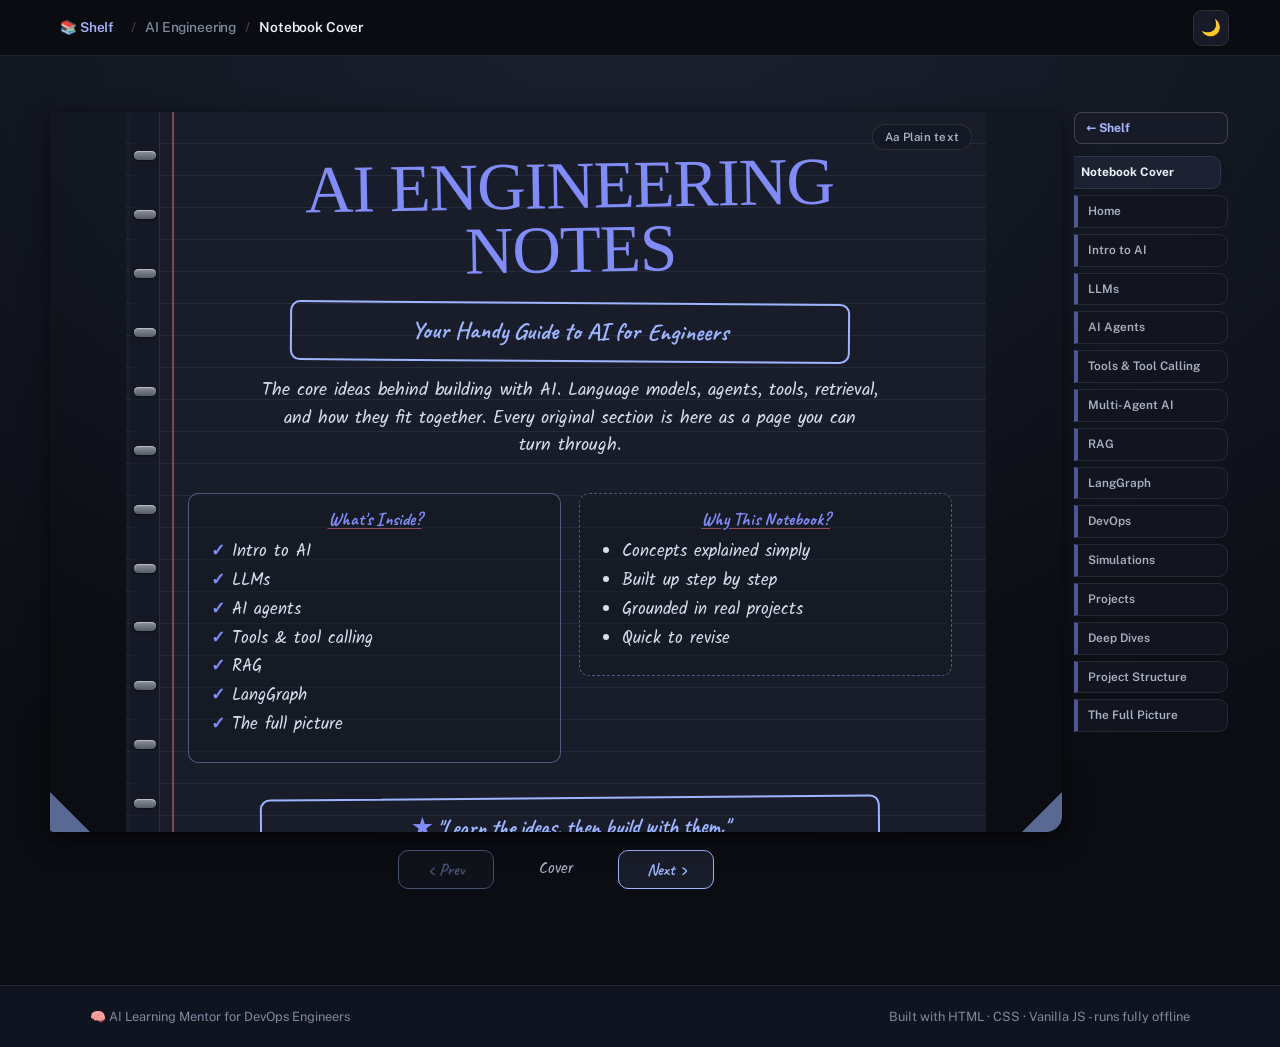
==== ai.html @ ef4c9f6e "feat(site): split into a multi-page site (shelf + one page per topic) with persisted theme ADDENDUM " ====
<!DOCTYPE html>
<html lang="en" data-theme="dark">
<head>
  <meta charset="UTF-8" />
  <meta name="viewport" content="width=device-width, initial-scale=1.0" />
  <title>AI Engineering · The DevOps Playbook</title>
  <script>(function(){try{var t=localStorage.getItem("theme");if(t!=="light"&&t!=="dark")t="dark";document.documentElement.setAttribute("data-theme",t);if(localStorage.getItem("nbPlain")==="1")document.documentElement.classList.add("nb-plain");}catch(e){}})();</script>
  <link rel="preconnect" href="https://fonts.googleapis.com" />
  <link rel="preconnect" href="https://fonts.gstatic.com" crossorigin />
  <link href="https://fonts.googleapis.com/css2?family=Sora:wght@600;700;800&family=Public+Sans:wght@400;500;600;700&family=JetBrains+Mono:wght@400;500;600&family=Permanent+Marker&family=Caveat:wght@600;700&family=Kalam:wght@300;400;700&display=swap" rel="stylesheet" />
  <link rel="stylesheet" href="styles.css?v=25" />
</head>
<body>
<main class="main" id="mainContent">
    <div class="topbar" id="topbar">
      <nav class="topbar-crumb" aria-label="Breadcrumb">
        <a class="tb-home" href="index.html" aria-label="Back to the shelf">📚 Shelf</a>
        <span class="tb-sep">/</span>
        <span class="tb-group" id="tbGroup">AI Engineering</span>
        <span class="tb-sep">/</span>
        <span class="tb-section" id="tbSection">Cover</span>
      </nav>
      <button class="theme-toggle" id="themeToggle" title="Toggle dark/light mode" aria-label="Toggle dark/light mode">
        <span id="themeIcon">🌙</span>
      </button>
    </div>

<section id="nb-ai-cover" data-topic="AI Engineering" class="section nb-section nb-book-section nb-book--ai" aria-roledescription="notebook" aria-label="AI ENGINEERING NOTES notebook">
   <div class="nb-book" data-open="false">
    <div class="nb-stage" tabindex="-1">

     <article data-label="Notebook Cover" class="nb-leaf nb-leaf-cover" role="group" aria-roledescription="page" aria-label="AI ENGINEERING NOTES cover">
    <div class="nb-sheet nb-cover">
      <div class="nb-rings" aria-hidden="true"><i></i><i></i><i></i><i></i><i></i><i></i><i></i><i></i><i></i><i></i><i></i><i></i><i></i></div>
      <button class="nb-plain-toggle" type="button" onclick="toggleNbPlain()" aria-pressed="false">Aa Plain text</button>
      <div class="nb-cover-title">AI ENGINEERING<small>NOTES</small></div>
      <div class="nb-cover-band">Your Handy Guide to AI for Engineers</div>
      <p class="nb-cover-desc">The core ideas behind building with AI. Language models, agents, tools, retrieval, and how they fit together. Every original section is here as a page you can turn through.</p>
      <div class="nb-cols" style="margin-top:20px">
        <div class="nb-box">
          <span class="nb-box-title">What's Inside?</span>
          <ul class="nb-list check"><li>Intro to AI</li><li>LLMs</li><li>AI agents</li><li>Tools &amp; tool calling</li><li>RAG</li><li>LangGraph</li><li>The full picture</li></ul>
        </div>
        <div class="nb-box dash">
          <span class="nb-box-title">Why This Notebook?</span>
          <ul class="nb-list"><li>Concepts explained simply</li><li>Built up step by step</li><li>Grounded in real projects</li><li>Quick to revise</li></ul>
        </div>
      </div>
      <div class="nb-cover-quote"><span class="star">&#9733;</span> "Learn the ideas, then build with them."</div>
    </div>
     </article>

       <article data-label="Home" class="nb-leaf" id="home" role="group" aria-roledescription="page" aria-label="AI ENGINEERING NOTES page 1">
    <div class="nb-sheet nb-page nb-ported">
      <div class="nb-rings" aria-hidden="true"><i></i><i></i><i></i><i></i><i></i><i></i><i></i><i></i><i></i><i></i><i></i><i></i><i></i></div>
      <button class="nb-plain-toggle" type="button" onclick="toggleNbPlain()" aria-pressed="false">Aa Plain text</button>
      <div class="nb-masthead">AI ENGINEERING NOTES</div>
      <div class="nb-pagenum">- Page 1 -</div>

    <canvas id="particleCanvas" class="particle-canvas"></canvas>
    <div class="hero-inner">
      <div class="hero-badge">🚀 Interactive Learning Platform</div>
      <h1 class="hero-title">Manjesh's <span class="grad-text">DevOps Playbook</span></h1>
      <p class="hero-sub">From AI & LangGraph to Helm, ArgoCD, MCP, ADOT — and a fully configured AI-powered workstation.<br>Learn through interactive animations and track your setup progress.</p>
      <div class="hero-btns">
        <a href="#intro-ai" class="btn btn-primary">Start Learning →</a>
        <a href="#simulations" class="btn btn-outline">Try Live Demos</a>
      </div>
      <div class="hero-stats">
        <div class="stat"><span class="stat-n">9</span><span class="stat-l">Core Modules</span></div>
        <div class="stat"><span class="stat-n">6+</span><span class="stat-l">Live Simulations</span></div>
        <div class="stat"><span class="stat-n">6</span><span class="stat-l">DevOps Projects</span></div>
        <div class="stat"><span class="stat-n">8</span><span class="stat-l">Setup Guides</span></div>
      </div>
    </div>

    <!-- Learning path preview -->
    <div class="learning-path-preview">
      <h2 class="lp-heading">Your Learning Journey</h2>
      <div class="lp-cards">
        <div class="lp-card" onclick="scrollTo_('#intro-ai')"><span class="lp-num">01</span><span class="lp-icon">🤖</span><strong>AI Basics</strong><span>What is AI/ML</span></div>
        <div class="lp-arrow">→</div>
        <div class="lp-card" onclick="scrollTo_('#llms')"><span class="lp-num">02</span><span class="lp-icon">📚</span><strong>LLMs</strong><span>How models work</span></div>
        <div class="lp-arrow">→</div>
        <div class="lp-card" onclick="scrollTo_('#agents')"><span class="lp-num">03</span><span class="lp-icon">⚡</span><strong>Agents</strong><span>AI that acts</span></div>
        <div class="lp-arrow">→</div>
        <div class="lp-card lp-highlight" onclick="scrollTo_('#langgraph')"><span class="lp-num">06</span><span class="lp-icon">🕸️</span><strong>LangGraph</strong><span>Build workflows</span></div>
      </div>
    </div>
      </div>
     </article>

  <!-- ══════════════════════ MODULE 01 – INTRO TO AI ══════════════════════ -->
       <article data-label="Intro to AI" class="nb-leaf" id="intro-ai" role="group" aria-roledescription="page" aria-label="AI ENGINEERING NOTES page 2">
    <div class="nb-sheet nb-page nb-ported">
      <div class="nb-rings" aria-hidden="true"><i></i><i></i><i></i><i></i><i></i><i></i><i></i><i></i><i></i><i></i><i></i><i></i><i></i></div>
      <button class="nb-plain-toggle" type="button" onclick="toggleNbPlain()" aria-pressed="false">Aa Plain text</button>
      <div class="nb-masthead">AI ENGINEERING NOTES</div>
      <div class="nb-pagenum">- Page 2 -</div>

    <div class="sec-header">
      <div class="sec-badge">Module 01</div>
      <h2>Introduction to Artificial Intelligence</h2>
      <p class="sec-desc">Let's start from scratch — no buzzwords, just clarity</p>
    </div>

    <!-- ELI5 -->
    <div class="card eli5-card">
      <div class="card-tag-row"><span class="ctag purple">👶 ELI5</span></div>
      <p>Imagine teaching a child to recognise dogs. You show them 1,000 photos and say <em>"that's a dog."</em> After enough photos they start spotting dogs everywhere — even in shapes they've never seen before. <strong>AI does the same thing, with a computer and millions of examples.</strong></p>
    </div>

    <!-- Analogy: Traditional vs AI -->
    <div class="two-col">
      <div class="card">
        <div class="card-tag-row"><span class="ctag blue">🔄 Traditional Programming</span></div>
        <p>You write every rule by hand:</p>
        <div class="code-block">if cpu &gt; 90:<br>&nbsp;&nbsp;alert("High CPU")</div>
        <p class="card-note">Rules break when conditions change</p>
      </div>
      <div class="card card-accent">
        <div class="card-tag-row"><span class="ctag green">🤖 AI Programming</span></div>
        <p>AI learns the rules from data:</p>
        <div class="code-block">model.fit(metrics, labels)<br>model.predict(new_metrics)</div>
        <p class="card-note">Adapts as patterns change</p>
      </div>
    </div>

    <!-- AI Timeline -->
    <div class="card">
      <h3 class="card-title">⏱️ Evolution of AI</h3>
      <div class="timeline">
        <div class="tl-item"><div class="tl-dot"></div><div class="tl-body"><span class="tl-year">1950s</span><strong>Rule-Based AI</strong><p>Explicit if-then rules; expert systems</p></div></div>
        <div class="tl-item"><div class="tl-dot"></div><div class="tl-body"><span class="tl-year">1980s</span><strong>Machine Learning</strong><p>Algorithms learn from data</p></div></div>
        <div class="tl-item"><div class="tl-dot"></div><div class="tl-body"><span class="tl-year">2010s</span><strong>Deep Learning</strong><p>Neural networks — image recognition, speech</p></div></div>
        <div class="tl-item"><div class="tl-dot tl-active"></div><div class="tl-body"><span class="tl-year">2023+</span><strong>Generative AI & Agents</strong><p>LLMs, autonomous agents, tool use</p></div></div>
      </div>
    </div>

    <!-- 4 cards grid -->
    <div class="card-grid-4">
      <div class="card"><div class="ci">🎯</div><h4>Narrow AI</h4><p>Specialised for one task. Spam filter, face recognition, chess bots.</p><span class="tag-pill">Where we are today</span></div>
      <div class="card"><div class="ci">🧠</div><h4>General AI (AGI)</h4><p>Can do any intellectual task a human can. Still theoretical.</p><span class="tag-pill future">Future goal</span></div>
      <div class="card"><div class="ci">📈</div><h4>Machine Learning</h4><p>Subset of AI. Finds patterns in data without explicit rules.</p><span class="tag-pill">Foundation of AI</span></div>
      <div class="card"><div class="ci">🌊</div><h4>Deep Learning</h4><p>Multi-layer neural networks. Powers vision, language, audio.</p><span class="tag-pill">Powers LLMs</span></div>
    </div>

    <!-- DevOps box -->
    <div class="card devops-box">
      <div class="card-tag-row"><span class="ctag orange">🔧 DevOps/SRE Analogy</span></div>
      <p>Think of the AI evolution as your <strong>monitoring stack evolution:</strong></p>
      <div class="devops-stages">
        <div class="ds"><div class="ds-icon">📋</div><strong>Manual Runbook</strong><p>if CPU > 90% → alert (Rule-based AI)</p></div>
        <div class="ds-arr">→</div>
        <div class="ds"><div class="ds-icon">📊</div><strong>ML Anomaly Detection</strong><p>Learns normal baseline, flags outliers (ML)</p></div>
        <div class="ds-arr">→</div>
        <div class="ds ds-highlight"><div class="ds-icon">🤖</div><strong>AI Agent</strong><p>Detects, diagnoses, auto-remediates (Agents)</p></div>
      </div>
    </div>

    <!-- Key takeaways -->
    <div class="takeaways">
      <h3>🎯 Key Takeaways</h3>
      <ul>
        <li>AI learns patterns from data instead of following hand-coded rules</li>
        <li>ML ⊂ AI; Deep Learning ⊂ ML — they are nested subsets</li>
        <li>We're in the era of Narrow AI → Generative AI → Autonomous Agents</li>
        <li><strong>For DevOps:</strong> AI augments your automation — it doesn't replace your expertise</li>
      </ul>
    </div>
      </div>
     </article>

  <!-- ══════════════════════ MODULE 02 – LLMs ══════════════════════ -->
       <article data-label="LLMs" class="nb-leaf" id="llms" role="group" aria-roledescription="page" aria-label="AI ENGINEERING NOTES page 3">
    <div class="nb-sheet nb-page nb-ported">
      <div class="nb-rings" aria-hidden="true"><i></i><i></i><i></i><i></i><i></i><i></i><i></i><i></i><i></i><i></i><i></i><i></i><i></i></div>
      <button class="nb-plain-toggle" type="button" onclick="toggleNbPlain()" aria-pressed="false">Aa Plain text</button>
      <div class="nb-masthead">AI ENGINEERING NOTES</div>
      <div class="nb-pagenum">- Page 3 -</div>

    <div class="sec-header">
      <div class="sec-badge">Module 02</div>
      <h2>Understanding Large Language Models</h2>
      <p class="sec-desc">The brain behind ChatGPT, Claude, Gemini — and your future AI tools</p>
    </div>

    <div class="card eli5-card">
      <div class="card-tag-row"><span class="ctag purple">👶 ELI5</span></div>
      <p>Imagine reading every book, article, StackOverflow post and GitHub repo ever written. After that you'd be incredible at predicting what word comes next in any sentence. That's essentially what an LLM does — trained on <em>massive</em> text, it predicts the next token, over and over, until it produces an answer.</p>
    </div>

    <!-- Transformer architecture visual -->
    <div class="card">
      <h3 class="card-title">🏗️ How an LLM Processes Your Prompt</h3>
      <div class="transformer-flow">
        <div class="tf-step tf-input"><div class="tf-icon">⌨️</div><strong>Your Prompt</strong><code>"Fix the crash"</code></div>
        <div class="tf-arrow">→</div>
        <div class="tf-step tf-tokenize"><div class="tf-icon">✂️</div><strong>Tokenise</strong><code>["Fix","the","crash"]</code></div>
        <div class="tf-arrow">→</div>
        <div class="tf-step tf-embed"><div class="tf-icon">🔢</div><strong>Embed</strong><code>[0.2, 0.8, 0.1…]</code></div>
        <div class="tf-arrow">→</div>
        <div class="tf-step tf-attn"><div class="tf-icon">👁️</div><strong>Attention</strong><code>Context understood</code></div>
        <div class="tf-arrow">→</div>
        <div class="tf-step tf-output"><div class="tf-icon">💬</div><strong>Generate</strong><code>"Restart the pod…"</code></div>
      </div>
    </div>

    <!-- Token prediction interactive -->
    <div class="card">
      <h3 class="card-title">🎯 Interactive: Next-Token Prediction</h3>
      <p class="card-sub">See how LLMs pick the next word — click the most likely token:</p>
      <div class="token-demo">
        <div class="token-sentence" id="tokenSentence">The Kubernetes pod is in <span class="cursor-blink">|</span></div>
        <div class="token-choices" id="tokenChoices">
          <button class="tchoice" onclick="pickToken(this,'CrashLoopBackOff',82)">CrashLoopBackOff <span class="tprob">82%</span></button>
          <button class="tchoice" onclick="pickToken(this,'Running',10)">Running <span class="tprob">10%</span></button>
          <button class="tchoice" onclick="pickToken(this,'Pending',5)">Pending <span class="tprob">5%</span></button>
          <button class="tchoice" onclick="pickToken(this,'Error',3)">Error <span class="tprob">3%</span></button>
        </div>
        <div id="tokenResult" class="token-result"></div>
      </div>
    </div>

    <!-- LLM stages -->
    <div class="card-grid-4">
      <div class="card"><div class="ci">📖</div><h4>Pre-training</h4><p>Trained on billions of text documents from the internet, books, code.</p><span class="tag-pill">Learns language</span></div>
      <div class="card"><div class="ci">🎯</div><h4>Fine-tuning</h4><p>Specialised on curated datasets for a specific domain or behaviour.</p><span class="tag-pill">Specialises</span></div>
      <div class="card"><div class="ci">⚖️</div><h4>RLHF</h4><p>Reinforcement Learning from Human Feedback — makes it helpful, honest.</p><span class="tag-pill">Aligns values</span></div>
      <div class="card"><div class="ci">🚀</div><h4>Inference</h4><p>The model you use via API. Takes prompt → generates tokens → returns response.</p><span class="tag-pill">What you call</span></div>
    </div>

    <!-- Limitations -->
    <div class="card warn-card">
      <h3 class="card-title">⚠️ LLM Limitations (And How to Fix Them)</h3>
      <div class="limits-grid">
        <div class="limit-item"><span class="li-icon">📅</span><strong>Knowledge Cutoff</strong><p>Doesn't know events after training date</p><span class="fix-tag">Fix: RAG</span></div>
        <div class="limit-item"><span class="li-icon">🔮</span><strong>Hallucination</strong><p>Confidently states false facts</p><span class="fix-tag">Fix: RAG + validation</span></div>
        <div class="limit-item"><span class="li-icon">📦</span><strong>Context Limit</strong><p>Can only "see" limited text at once</p><span class="fix-tag">Fix: chunking + memory</span></div>
        <div class="limit-item"><span class="li-icon">🔒</span><strong>No Live Data</strong><p>Cannot query APIs or databases</p><span class="fix-tag">Fix: Agents + tools</span></div>
      </div>
    </div>

    <div class="takeaways">
      <h3>🎯 Key Takeaways</h3>
      <ul>
        <li>LLMs predict the next token based on patterns learned from massive text data</li>
        <li>They are powerful text generators but have real limitations</li>
        <li>RAG (Module 05) fixes the "no live data" and "knowledge cutoff" problems</li>
        <li><strong>For DevOps:</strong> LLMs can read logs, write runbooks, generate Terraform, explain Helm charts</li>
      </ul>
    </div>

    <!-- Token cost & API reality -->
    <div class="card" style="border:1px solid color-mix(in srgb, var(--accent) 42%, transparent)">
      <div class="card-tag-row"><span class="ctag focus">💰 Real World</span><span class="ctag orange">Cost Awareness</span></div>
      <h3 class="card-title" style="margin-top:8px">Tokens, Cost & API Reality — What Nobody Tells You</h3>
      <p class="card-sub">Before you build anything, understand what you're actually paying for.</p>
      <div class="two-col">
        <div>
          <h4 style="font-size:0.85rem;margin-bottom:10px;color:var(--txt2)">What is a token?</h4>
          <div class="code-block" style="font-size:0.78rem"><span class="cmt"># ~1 token ≈ 4 characters ≈ ¾ of a word
# "CrashLoopBackOff" = 4–5 tokens
# 1,000 tokens ≈ 750 words ≈ 1.5 pages

# What you send to the API:
{
  "messages": [
    {"role":"system", "content":"You are an SRE..."},
    {"role":"user",   "content":"Why is my pod failing?"}
  ]
}

# Tokens counted:  system prompt + user msg
#                + model response
# = total billed tokens</span></div>
        </div>
        <div>
          <h4 style="font-size:0.85rem;margin-bottom:10px;color:var(--txt2)">Rough cost guide (GPT-4o, Mar 2026)</h4>
          <table class="helm-table" style="font-size:0.78rem">
            <thead><tr><th>Use case</th><th>Tokens/call</th><th>Cost</th></tr></thead>
            <tbody>
              <tr><td>Simple Q&A</td><td>~500</td><td>~$0.001</td></tr>
              <tr><td>Log analysis</td><td>~3,000</td><td>~$0.006</td></tr>
              <tr><td>ReAct agent (5 steps)</td><td>~8,000</td><td>~$0.016</td></tr>
              <tr><td>RAG with docs</td><td>~5,000</td><td>~$0.010</td></tr>
              <tr><td>Multi-agent RCA</td><td>~25,000</td><td>~$0.050</td></tr>
            </tbody>
          </table>
          <p style="font-size:0.74rem;color:var(--txt2);margin-top:8px">💡 <strong>DevOps tip:</strong> 1000 incidents/day × $0.016 = $16/day = $480/month. Cheaper than one on-call engineer's overnight shift. Always add token tracking to your production agents.</p>
        </div>
      </div>
      <div class="code-block" style="margin-top:12px;font-size:0.78rem"><span class="cmt"># Track tokens in your LangGraph agents</span>
response = llm.invoke(messages)
print(f"Tokens used: {response.usage_metadata}")
<span class="cmt"># → {'input_tokens': 1240, 'output_tokens': 380, 'total_tokens': 1620}</span>

<span class="cmt"># Context window limits (how much you can send in one call):</span>
<span class="cmt"># GPT-4o:        128,000 tokens (~300 pages of text)</span>
<span class="cmt"># Claude 3.5:    200,000 tokens (~450 pages of text)</span>
<span class="cmt"># Gemini 1.5:  1,000,000 tokens — 1 MILLION tokens</span>
<span class="cmt"># → Paste entire log files, entire codebases directly into the prompt</span></div>
    </div>
      </div>
     </article>

  <!-- ══════════════════════ MODULE 03 – AI AGENTS ══════════════════════ -->
       <article data-label="AI Agents" class="nb-leaf" id="agents" role="group" aria-roledescription="page" aria-label="AI ENGINEERING NOTES page 4">
    <div class="nb-sheet nb-page nb-ported">
      <div class="nb-rings" aria-hidden="true"><i></i><i></i><i></i><i></i><i></i><i></i><i></i><i></i><i></i><i></i><i></i><i></i><i></i></div>
      <button class="nb-plain-toggle" type="button" onclick="toggleNbPlain()" aria-pressed="false">Aa Plain text</button>
      <div class="nb-masthead">AI ENGINEERING NOTES</div>
      <div class="nb-pagenum">- Page 4 -</div>

    <div class="sec-header">
      <div class="sec-badge">Module 03</div>
      <h2>AI Agents — Deep Dive</h2>
      <p class="sec-desc">From simple loops to self-correcting, planning, multi-step reasoning agents</p>
    </div>

    <!-- Level indicator -->
    <div class="depth-bar">
      <span class="depth-item active">🟢 Beginner</span>
      <span class="depth-sep">→</span>
      <span class="depth-item active">🔵 Conceptual</span>
      <span class="depth-sep">→</span>
      <span class="depth-item active">🟠 Practical</span>
      <span class="depth-sep">→</span>
      <span class="depth-item">🔴 Architecture</span>
    </div>

    <div class="card eli5-card">
      <div class="card-tag-row"><span class="ctag purple">👶 ELI5</span></div>
      <p>A regular LLM is a brilliant person in a sealed room — they can answer questions but can't act. An AI Agent is the same person with a <strong>phone, a laptop, and the ability to use tools</strong>. They can search the web, run bash commands, call Kubernetes APIs, read log files, and send Slack messages. They accomplish <em>goals</em>, not just answer questions — and they loop until the task is done.</p>
    </div>

    <!-- What makes an agent -->
    <div class="card">
      <h3 class="card-title">🧱 What Makes an Agent?</h3>
      <div class="agent-components">
        <div class="ac-item"><span class="ac-icon">🧠</span><strong>LLM</strong><p>The reasoning engine — decides what to do next</p></div>
        <div class="ac-plus">+</div>
        <div class="ac-item"><span class="ac-icon">🔨</span><strong>Tools</strong><p>Functions the LLM can call to take real actions</p></div>
        <div class="ac-plus">+</div>
        <div class="ac-item"><span class="ac-icon">💾</span><strong>Memory</strong><p>Keeps track of previous steps and context</p></div>
        <div class="ac-plus">+</div>
        <div class="ac-item"><span class="ac-icon">🎯</span><strong>Goal</strong><p>The task to accomplish — drives the loop</p></div>
        <div class="ac-eq">=</div>
        <div class="ac-item ac-result"><span class="ac-icon">🤖</span><strong>Agent</strong><p>Autonomous problem solver</p></div>
      </div>
    </div>

    <!-- Four agent type tabs -->
    <div class="card">
      <h3 class="card-title">🏗️ Four Major Agent Architectures</h3>
      <p class="card-sub">Each architecture is suited for different complexity levels and tasks:</p>
      <div class="agent-type-tabs">
        <button class="atype-tab active" onclick="showAgentType('react')">⚡ ReAct</button>
        <button class="atype-tab" onclick="showAgentType('reflection')">🪞 Reflection</button>
        <button class="atype-tab" onclick="showAgentType('reflexion')">🔄 Reflexion</button>
        <button class="atype-tab" onclick="showAgentType('planexec')">📋 Plan-and-Execute</button>
      </div>

      <!-- ReAct -->
      <div class="atype-panel" id="atype-react">
        <div class="atype-header">
          <div class="atype-title-row">
            <span class="atype-badge react-badge">ReAct</span>
            <h4>Reasoning + Acting — The Foundation</h4>
          </div>
          <p>ReAct interleaves <strong>reasoning traces</strong> (thinking out loud) with <strong>tool actions</strong>. The LLM writes its thought process, picks a tool, gets the result, thinks again. This loop continues until the answer is found. It's the most common agent pattern.</p>
        </div>
        <div class="atype-flow">
          <div class="af-step af-thought"><span class="af-icon">💭</span><strong>Thought</strong><p>LLM reasons about what to do next</p></div>
          <div class="af-arrow">→</div>
          <div class="af-step af-action"><span class="af-icon">⚡</span><strong>Action</strong><p>Calls a tool with specific input</p></div>
          <div class="af-arrow">→</div>
          <div class="af-step af-observe"><span class="af-icon">👀</span><strong>Observation</strong><p>Receives tool output back</p></div>
          <div class="af-arrow loop-back">↺ repeat</div>
        </div>
        <div class="atype-trace">
          <div class="trace-label">📜 Real ReAct Trace (K8s Incident)</div>
          <div class="trace-body">
            <div class="trace-thought">💭 <strong>Thought:</strong> I need to investigate why the api-server pod is restarting. Let me check its logs first.</div>
            <div class="trace-action">⚡ <strong>Action:</strong> run_kubectl("logs api-server-9xf2k --previous -n production")</div>
            <div class="trace-obs">👀 <strong>Observation:</strong> "FATAL: Killed process 1 (java) total-vm:2097152kB, anon-rss:256120kB — OOMKilled"</div>
            <div class="trace-thought">💭 <strong>Thought:</strong> The pod was OOMKilled. Memory limit is too low. Let me check what the current limit is.</div>
            <div class="trace-action">⚡ <strong>Action:</strong> run_kubectl("get pod api-server-9xf2k -o jsonpath='{.spec.containers[0].resources}'")</div>
            <div class="trace-obs">👀 <strong>Observation:</strong> {"limits": {"memory": "256Mi"}, "requests": {"memory": "128Mi"}}</div>
            <div class="trace-thought">💭 <strong>Thought:</strong> Memory limit is 256Mi but process was using 256MB+ before being killed. Need to increase limit to at least 512Mi. I'll patch the deployment.</div>
            <div class="trace-action">⚡ <strong>Action:</strong> patch_deployment("api-server", {"memory_limit": "512Mi"})</div>
            <div class="trace-obs">👀 <strong>Observation:</strong> "deployment.apps/api-server patched successfully. Rollout in progress."</div>
            <div class="trace-thought">💭 <strong>Thought:</strong> Fix applied. I should verify the pod is now running and create a ticket.</div>
            <div class="trace-action">⚡ <strong>Action:</strong> create_ticket("OOMKilled: api-server memory limit increased 256Mi→512Mi. Root cause: JVM heap growth.")</div>
            <div class="trace-final">✅ <strong>Final Answer:</strong> Root cause identified: OOMKilled due to insufficient memory limit (256Mi). Applied fix: increased to 512Mi. Pod is now Running. Ticket PLAT-2849 created.</div>
          </div>
        </div>
        <div class="atype-when">
          <strong>Use ReAct when:</strong> You have a clear goal, the task needs tool use, and the steps aren't fully predictable in advance.
          <strong>Limitation:</strong> Can get stuck in loops or make mistakes without self-correction.
        </div>
      </div>

      <!-- Reflection -->
      <div class="atype-panel hidden" id="atype-reflection">
        <div class="atype-header">
          <div class="atype-title-row">
            <span class="atype-badge reflection-badge">Reflection</span>
            <h4>Generate → Critique → Revise Loop</h4>
          </div>
          <p>A Reflection agent has <strong>two roles in one</strong> (or two separate LLM calls): a <em>Generator</em> that produces output, and a <em>Critic</em> that evaluates and suggests improvements. The loop runs until the output meets quality standards.</p>
        </div>
        <div class="atype-flow">
          <div class="af-step af-generate"><span class="af-icon">✍️</span><strong>Generate</strong><p>Produce initial output</p></div>
          <div class="af-arrow">→</div>
          <div class="af-step af-critique"><span class="af-icon">🔍</span><strong>Critique</strong><p>Self-evaluate quality</p></div>
          <div class="af-arrow">→</div>
          <div class="af-step af-revise"><span class="af-icon">✏️</span><strong>Revise</strong><p>Improve based on critique</p></div>
          <div class="af-arrow loop-back">↺ until quality met</div>
        </div>
        <div class="atype-trace">
          <div class="trace-label">📜 Reflection Agent: Runbook Writer</div>
          <div class="trace-body">
            <div class="trace-action">✍️ <strong>Generate (attempt 1):</strong> "If pod crashes, restart it."</div>
            <div class="trace-thought">🔍 <strong>Critique:</strong> This runbook is too vague. Missing: how to diagnose the crash reason, specific kubectl commands, escalation path, monitoring steps. Grade: 3/10</div>
            <div class="trace-action">✏️ <strong>Revise (attempt 2):</strong> Added kubectl commands, error type matrix, escalation steps...</div>
            <div class="trace-thought">🔍 <strong>Critique:</strong> Better. Still missing: rollback procedure, impact assessment, post-mortem template. Grade: 7/10</div>
            <div class="trace-action">✏️ <strong>Revise (attempt 3):</strong> Full runbook with all sections...</div>
            <div class="trace-thought">🔍 <strong>Critique:</strong> Comprehensive. All sections present. Clear commands. Good escalation. Grade: 9/10 — acceptable.</div>
            <div class="trace-final">✅ Output accepted after 3 reflection cycles. Quality score: 9/10</div>
          </div>
        </div>
        <div class="atype-when">
          <strong>Use Reflection when:</strong> Output quality matters more than speed. Content generation, code review, documentation writing.
          <strong>DevOps use:</strong> Auto-generating runbooks, post-mortems, architecture decision records (ADRs).
        </div>
      </div>

      <!-- Reflexion -->
      <div class="atype-panel hidden" id="atype-reflexion">
        <div class="atype-header">
          <div class="atype-title-row">
            <span class="atype-badge reflexion-badge">Reflexion</span>
            <h4>Reflection + External Grounding + Memory</h4>
          </div>
          <p>Reflexion extends Reflection by adding <strong>external evaluation</strong> (running tests, checking metrics) and <strong>episodic memory</strong> — the agent remembers what failed before and avoids repeating mistakes across multiple attempts.</p>
        </div>
        <div class="atype-flow reflexion-flow">
          <div class="af-step af-actor"><span class="af-icon">🎭</span><strong>Actor</strong><p>Generates response using memory of past failures</p></div>
          <div class="af-arrow">→</div>
          <div class="af-step af-evaluate"><span class="af-icon">🧪</span><strong>Evaluator</strong><p>Tests output externally (runs tests, checks accuracy)</p></div>
          <div class="af-arrow">→</div>
          <div class="af-step af-reflect"><span class="af-icon">💡</span><strong>Self-Reflect</strong><p>Analyses failure, writes lesson to memory</p></div>
          <div class="af-arrow loop-back">↺ retry with memory</div>
        </div>
        <div class="atype-trace">
          <div class="trace-label">📜 Reflexion Agent: Terraform Fix</div>
          <div class="trace-body">
            <div class="trace-action">🎭 <strong>Actor (attempt 1):</strong> Writes Terraform to create S3 bucket with wrong region format</div>
            <div class="trace-obs">🧪 <strong>Evaluator:</strong> terraform validate → Error: "region" must be string like "us-east-1", not "us-east". Test FAILED.</div>
            <div class="trace-thought">💡 <strong>Self-Reflect:</strong> I used wrong region format. Lesson stored in memory: "AWS region must include full name e.g. us-east-1 not us-east"</div>
            <div class="trace-action">🎭 <strong>Actor (attempt 2, with memory):</strong> Rewrites Terraform with correct region — also recalls another memory: "S3 bucket names must be globally unique"</div>
            <div class="trace-obs">🧪 <strong>Evaluator:</strong> terraform validate → ✅ Success. terraform plan → ✅ Creates 1 resource.</div>
            <div class="trace-final">✅ Passed after 2 attempts. Memory updated with 2 lessons for future use.</div>
          </div>
        </div>
        <div class="atype-when">
          <strong>Use Reflexion when:</strong> Tasks have external feedback (tests, compilers, APIs). Agent needs to learn across attempts.
          <strong>DevOps use:</strong> IaC generation with validation, script writing with test suites, config generation.
        </div>
      </div>

      <!-- Plan-and-Execute -->
      <div class="atype-panel hidden" id="atype-planexec">
        <div class="atype-header">
          <div class="atype-title-row">
            <span class="atype-badge planexec-badge">Plan-and-Execute</span>
            <h4>Think First, Then Act — More Efficient Than ReAct</h4>
          </div>
          <p>Instead of deciding the next action one step at a time (like ReAct), a Plan-and-Execute agent <strong>creates a full plan upfront</strong> using a Planner LLM, then executes each step. A Replanner re-evaluates if something unexpected happens.</p>
        </div>
        <div class="atype-flow">
          <div class="af-step af-plan"><span class="af-icon">📋</span><strong>Planner</strong><p>Generate full multi-step plan from goal</p></div>
          <div class="af-arrow">→</div>
          <div class="af-step af-execute"><span class="af-icon">⚡</span><strong>Executor</strong><p>Run each step of the plan</p></div>
          <div class="af-arrow">→</div>
          <div class="af-step af-replan"><span class="af-icon">🔄</span><strong>Replanner</strong><p>Adapt plan if step failed or new info found</p></div>
        </div>
        <div class="atype-trace">
          <div class="trace-label">📜 Plan-and-Execute: Cloud Cost Investigation</div>
          <div class="trace-body">
            <div class="trace-thought">📋 <strong>Planner:</strong> Goal is "reduce AWS costs by 20%". My plan:
  Step 1: Get cost breakdown by service (Cost Explorer API)
  Step 2: Identify top 3 cost drivers
  Step 3: For each: analyse usage patterns (CloudWatch)
  Step 4: Generate specific optimisation recommendations
  Step 5: Create Terraform PR with changes</div>
            <div class="trace-action">⚡ <strong>Execute Step 1:</strong> cost_explorer.get_cost(last_30_days) → EC2: $12k, RDS: $3k, S3: $900</div>
            <div class="trace-action">⚡ <strong>Execute Step 2:</strong> Top 3: EC2 (72%), RDS (18%), S3 (5%)</div>
            <div class="trace-action">⚡ <strong>Execute Step 3:</strong> CloudWatch CPU avg → 14 instances under 5% utilisation</div>
            <div class="trace-obs">🔄 <strong>Replanner:</strong> Step 3 found 14 idle instances (unexpected). Updating plan: Add step 3b — verify instances aren't needed for scheduled jobs before marking for termination.</div>
            <div class="trace-action">⚡ <strong>Execute Step 3b:</strong> Check CloudWatch scheduled tasks → 2 instances needed for nightly backups, 12 can be terminated</div>
            <div class="trace-final">✅ Plan complete with one replan event. Savings identified: $4,200/month. Terraform PR created.</div>
          </div>
        </div>
        <div class="atype-when">
          <strong>Use Plan-and-Execute when:</strong> Tasks are long, complex, and have many steps. Better cost efficiency vs ReAct — Planner uses expensive model once, Executor uses cheaper model for each step.
          <strong>DevOps use:</strong> Multi-phase incident investigation, complex change management workflows.
        </div>
      </div>
    </div>

    <!-- Live ReAct demo -->
    <div class="card">
      <h3 class="card-title">🔄 Live ReAct Agent — Animated Demo</h3>
      <p class="card-sub">Watch the Think → Act → Observe loop execute on a K8s incident:</p>
      <div class="agent-loop-wrapper">
        <div class="agent-loop" id="agentLoopViz">
          <div class="al-node al-think" id="alThink"><span class="al-icon">🧠</span><strong>Think</strong><span class="al-sub">Reason about next step</span></div>
          <div class="al-connector">→</div>
          <div class="al-node al-act" id="alAct"><span class="al-icon">⚡</span><strong>Act</strong><span class="al-sub">Call a tool</span></div>
          <div class="al-connector">→</div>
          <div class="al-node al-observe" id="alObserve"><span class="al-icon">👀</span><strong>Observe</strong><span class="al-sub">Process result</span></div>
        </div>
        <button class="btn btn-primary" onclick="runAgentLoop()" id="agentLoopBtn">▶ Run Agent</button>
        <div class="al-log" id="agentLog"><p class="log-hint">Click "Run Agent" to watch a DevOps incident agent think through a real problem…</p></div>
      </div>
    </div>

    <!-- Agent type comparison table -->
    <div class="card">
      <h3 class="card-title">⚖️ When to Use Which Agent Architecture</h3>
      <div class="comp-table agent-comp">
        <div class="ct-header ct-5col"><span>Architecture</span><span>Complexity</span><span>Self-Correction</span><span>Best For</span><span>DevOps Example</span></div>
        <div class="ct-row ct-5col"><span><strong>ReAct</strong></span><span class="yes">Medium</span><span class="no">❌ None</span><span>Tool-using tasks</span><span>Incident investigation</span></div>
        <div class="ct-row ct-5col"><span><strong>Reflection</strong></span><span class="yes">Medium</span><span class="yes">✅ Self-critique</span><span>Content quality</span><span>Runbook generation</span></div>
        <div class="ct-row ct-5col"><span><strong>Reflexion</strong></span><span class="no">High</span><span class="yes">✅ With memory</span><span>Code/config gen</span><span>Terraform writing</span></div>
        <div class="ct-row ct-5col"><span><strong>Plan-and-Execute</strong></span><span class="no">High</span><span class="yes">✅ Replanner</span><span>Long multi-step tasks</span><span>Cost optimisation</span></div>
      </div>
    </div>

    <div class="takeaways">
      <h3>🎯 Key Takeaways</h3>
      <ul>
        <li>Agent = LLM + Tools + Memory + Goal — it loops until the task is done</li>
        <li><strong>ReAct</strong>: Most common. Interleaves reasoning with tool calls. Good starting point.</li>
        <li><strong>Reflection / Reflexion</strong>: Self-correcting. Adds critique and revision loops for quality output.</li>
        <li><strong>Plan-and-Execute</strong>: Efficient for complex tasks. Plans upfront, executes cheaply, replans on surprises.</li>
        <li><strong>For DevOps:</strong> Start with ReAct agents, use Plan-and-Execute for multi-phase investigations</li>
      </ul>
    </div>

    <!-- Failure scenarios — what happens when things go wrong -->
    <div class="card" style="border:1px solid color-mix(in srgb, var(--red) 42%, transparent)">
      <div class="card-tag-row"><span class="ctag red">🚨 Failure Modes</span><span class="ctag orange">What Nobody Shows You</span></div>
      <h3 class="card-title" style="margin-top:8px">When Agents Go Wrong — And How to Handle It</h3>
      <p class="card-sub">Real agents fail constantly. Here's every failure mode and the production fix.</p>
      <div class="helm-table-wrap" style="margin-top:10px">
        <table class="helm-table">
          <thead><tr><th>Failure Mode</th><th>What Happens</th><th>Production Fix</th></tr></thead>
          <tbody>
            <tr>
              <td><strong>Infinite loop</strong></td>
              <td>Agent keeps calling the same tool, never reaches a conclusion</td>
              <td>Set <code>recursion_limit=25</code> in LangGraph — raises <code>GraphRecursionError</code> after N steps</td>
            </tr>
            <tr>
              <td><strong>Tool error</strong></td>
              <td>kubectl returns non-zero exit, Prometheus returns 500 — agent sees raw error</td>
              <td>Wrap tools with try/except, return structured error: <code>{"error": "pod not found", "suggestion": "check namespace"}</code> — LLM can reason on it</td>
            </tr>
            <tr>
              <td><strong>Hallucination</strong></td>
              <td>LLM invents a pod name, namespace, or metric that doesn't exist</td>
              <td>Always validate tool input against real K8s resources before executing. Add a Reflexion critique node.</td>
            </tr>
            <tr>
              <td><strong>Wrong tool chosen</strong></td>
              <td>Agent calls <code>restart_deployment</code> when it should have called <code>get_logs</code> first</td>
              <td>Add <strong>Human-in-the-Loop</strong> approval gate before any destructive action. Use LangGraph <code>interrupt()</code>.</td>
            </tr>
            <tr>
              <td><strong>Context window overflow</strong></td>
              <td>Long log files + tool history fills the 128K context — API returns 400 error</td>
              <td>Summarise tool outputs before adding to state. Use <code>trim_messages()</code> to prune old history.</td>
            </tr>
            <tr>
              <td><strong>Rate limiting</strong></td>
              <td>100 parallel incidents hit OpenAI API limit — 429 Too Many Requests</td>
              <td>Add exponential backoff + jitter. Use semaphore to cap concurrent agent threads.</td>
            </tr>
          </tbody>
        </table>
      </div>
      <div class="code-block" style="margin-top:12px;font-size:0.78rem"><span class="cmt"># Safe tool wrapper pattern — every tool should look like this</span>
<span class="kw">@tool</span>
<span class="kw">def</span> get_pod_logs(pod_name: str, namespace: str = <span class="str">"default"</span>) -> str:
    <span class="str">"""Get the last 50 lines of logs from a Kubernetes pod."""</span>
    <span class="kw">try</span>:
        result = subprocess.run(
            [<span class="str">"kubectl"</span>, <span class="str">"logs"</span>, pod_name, <span class="str">"-n"</span>, namespace, <span class="str">"--tail=50"</span>],
            capture_output=<span class="num">True</span>, text=<span class="num">True</span>, timeout=<span class="num">10</span>
        )
        <span class="kw">if</span> result.returncode != <span class="num">0</span>:
            <span class="cmt"># Return structured error — LLM reasons on this, not a raw exception</span>
            <span class="kw">return</span> f<span class="str">"ERROR: {result.stderr}. Try: kubectl get pods -n {namespace}"</span>
        <span class="kw">return</span> result.stdout[:<span class="num">4000</span>]  <span class="cmt"># trim to avoid context overflow</span>
    <span class="kw">except</span> subprocess.TimeoutExpired:
        <span class="kw">return</span> <span class="str">"ERROR: kubectl timed out after 10s. Cluster may be unreachable."</span></div>
    </div>
      </div>
     </article>

  <!-- ══════════════════════ MODULE 03.5 – TOOLS ══════════════════════ -->
       <article data-label="Tools & Tool Calling" class="nb-leaf" id="tools" role="group" aria-roledescription="page" aria-label="AI ENGINEERING NOTES page 5">
    <div class="nb-sheet nb-page nb-ported">
      <div class="nb-rings" aria-hidden="true"><i></i><i></i><i></i><i></i><i></i><i></i><i></i><i></i><i></i><i></i><i></i><i></i><i></i></div>
      <button class="nb-plain-toggle" type="button" onclick="toggleNbPlain()" aria-pressed="false">Aa Plain text</button>
      <div class="nb-masthead">AI ENGINEERING NOTES</div>
      <div class="nb-pagenum">- Page 5 -</div>

    <div class="sec-header">
      <div class="sec-badge">Module 03.5</div>
      <h2>Tools &amp; Tool Calling</h2>
      <p class="sec-desc">The hands of an AI agent — how LLMs take real actions in the world</p>
    </div>

    <div class="depth-bar">
      <span class="depth-item active">🟢 Beginner</span>
      <span class="depth-sep">→</span>
      <span class="depth-item active">🔵 Conceptual</span>
      <span class="depth-sep">→</span>
      <span class="depth-item active">🟠 Practical</span>
      <span class="depth-sep">→</span>
      <span class="depth-item active">🔴 Architecture</span>
    </div>

    <div class="card eli5-card">
      <div class="card-tag-row"><span class="ctag purple">👶 ELI5</span></div>
      <p>A tool is just a <strong>Python function the AI is allowed to call</strong>. The AI sees the function's name, description, and what parameters it takes — but not the code. When it decides to use a tool, it says "call <code>query_prometheus</code> with argument <code>'cpu_usage > 90'</code>". Your system runs the function and sends the result back to the AI.</p>
    </div>

    <!-- Tool schema -->
    <div class="card">
      <h3 class="card-title">🔩 Anatomy of a Tool — The Schema</h3>
      <p class="card-sub">This is what the LLM actually sees for each tool (JSON Schema):</p>
      <div class="two-col">
        <div>
          <div class="cb-header"><span class="cb-lang">Python</span><span class="cb-title">Define a Tool</span></div>
          <pre class="cb-code"><span class="kw">from</span> langchain_core.tools <span class="kw">import</span> tool

<span class="decorator">@tool</span>
<span class="kw">def</span> <span class="fn">query_prometheus</span>(query: <span class="typ">str</span>) -> <span class="typ">str</span>:
    <span class="str">"""Query Prometheus metrics API.

    Args:
        query: A valid PromQL expression
    Returns:
        The metric result as a string
    """</span>
    result = prometheus.query(query)
    <span class="kw">return</span> <span class="fn">str</span>(result)</pre>
        </div>
        <div>
          <div class="cb-header"><span class="cb-lang">JSON Schema</span><span class="cb-title">What the LLM sees</span></div>
          <pre class="cb-code">{
  <span class="str">"name"</span>: <span class="str">"query_prometheus"</span>,
  <span class="str">"description"</span>: <span class="str">"Query Prometheus metrics API.
    Args: query: A valid PromQL expression
    Returns: The metric result"</span>,
  <span class="str">"parameters"</span>: {
    <span class="str">"type"</span>: <span class="str">"object"</span>,
    <span class="str">"properties"</span>: {
      <span class="str">"query"</span>: {
        <span class="str">"type"</span>: <span class="str">"string"</span>,
        <span class="str">"description"</span>: <span class="str">"A valid PromQL expression"</span>
      }
    },
    <span class="str">"required"</span>: [<span class="str">"query"</span>]
  }
}</pre>
        </div>
      </div>
      <div class="info-banner">💡 The <strong>description is critical</strong> — it's how the LLM decides <em>when</em> to use this tool. Write clear, specific descriptions with examples of when to use the tool.</div>
    </div>

    <!-- Tool calling flow -->
    <div class="card">
      <h3 class="card-title">🔄 The Tool Calling Flow — Step by Step</h3>
      <div class="tool-flow">
        <div class="tflow-step"><div class="tfs-num">1</div><div class="tfs-icon">👤</div><strong>User Message</strong><p>"Why is the API slow?"</p></div>
        <div class="tflow-arrow">↓</div>
        <div class="tflow-step"><div class="tfs-num">2</div><div class="tfs-icon">🧠</div><strong>LLM + Tools</strong><p>Receives message + JSON schema of all available tools</p></div>
        <div class="tflow-arrow">↓</div>
        <div class="tflow-step tfs-decision"><div class="tfs-num">3</div><div class="tfs-icon">🎯</div><strong>LLM Decides</strong><p>Output is a <code>tool_call</code> object, NOT plain text:<br><code>{"name": "query_prometheus", "args": {"query": "api_latency_p99"}}</code></p></div>
        <div class="tflow-arrow">↓</div>
        <div class="tflow-step"><div class="tfs-num">4</div><div class="tfs-icon">⚙️</div><strong>System Executes</strong><p>Your code runs the function, gets real result</p></div>
        <div class="tflow-arrow">↓</div>
        <div class="tflow-step"><div class="tfs-num">5</div><div class="tfs-icon">📤</div><strong>Result → LLM</strong><p>Tool result appended to message history as <code>ToolMessage</code></p></div>
        <div class="tflow-arrow">↓</div>
        <div class="tflow-step tfs-final"><div class="tfs-num">6</div><div class="tfs-icon">💬</div><strong>LLM Responds</strong><p>Uses tool result to generate final natural language answer</p></div>
      </div>
    </div>

    <!-- DevOps tools library -->
    <div class="card">
      <h3 class="card-title">🔧 Essential DevOps Agent Tools</h3>
      <div class="tools-grid">
        <div class="tool-card"><span class="tc-icon">📊</span><strong>query_prometheus</strong><p>Run PromQL queries to get metrics, check thresholds, compare time windows</p><code>query_prometheus("rate(http_errors[5m])")</code></div>
        <div class="tool-card"><span class="tc-icon">☸️</span><strong>run_kubectl</strong><p>Execute kubectl commands: get pods, describe, logs, exec, patch, rollout</p><code>run_kubectl("get pods -n prod -o wide")</code></div>
        <div class="tool-card"><span class="tc-icon">🔍</span><strong>search_logs</strong><p>Query Elasticsearch/Loki for log patterns, error messages, stack traces</p><code>search_logs("OOMKilled", "2024-01-01", "prod")</code></div>
        <div class="tool-card"><span class="tc-icon">📋</span><strong>create_jira_ticket</strong><p>Create incident tickets with structured fields, severity, assignee, labels</p><code>create_jira("P1: DB connection pool", "OPS")</code></div>
        <div class="tool-card"><span class="tc-icon">💬</span><strong>notify_slack</strong><p>Post messages to Slack channels with formatted incident summaries</p><code>notify_slack("#incidents", "🚨 P1: ...")</code></div>
        <div class="tool-card"><span class="tc-icon">📚</span><strong>search_runbooks</strong><p>RAG search over your runbook knowledge base for relevant procedures</p><code>search_runbooks("CrashLoopBackOff fix")</code></div>
        <div class="tool-card"><span class="tc-icon">🔄</span><strong>trigger_pipeline</strong><p>Trigger GitHub Actions / Jenkins pipeline with specific parameters</p><code>trigger_pipeline("rollback", {"version": "v1.2.3"})</code></div>
        <div class="tool-card"><span class="tc-icon">💰</span><strong>get_cost_data</strong><p>Query AWS Cost Explorer or GCP Billing for spend breakdown and trends</p><code>get_cost_data("EC2", "last_30_days")</code></div>
      </div>
    </div>

    <!-- bind_tools code -->
    <div class="card">
      <h3 class="card-title">⚙️ Binding Tools to an LLM (LangChain)</h3>
      <p class="card-sub">Once you define tools, you bind them to the LLM. The LLM then knows which tools are available:</p>
      <pre class="cb-code"><span class="kw">from</span> langchain_openai <span class="kw">import</span> ChatOpenAI
<span class="kw">from</span> langchain_core.tools <span class="kw">import</span> tool

<span class="cmt"># 1. Define your DevOps tools</span>
<span class="decorator">@tool</span>
<span class="kw">def</span> <span class="fn">query_prometheus</span>(query: <span class="typ">str</span>) -> <span class="typ">str</span>:
    <span class="str">"""Run a PromQL query against the Prometheus metrics server."""</span>
    <span class="kw">return</span> prometheus_api.query(query)

<span class="decorator">@tool</span>
<span class="kw">def</span> <span class="fn">run_kubectl</span>(command: <span class="typ">str</span>) -> <span class="typ">str</span>:
    <span class="str">"""Execute a kubectl command. Always use --dry-run for destructive operations."""</span>
    <span class="kw">return</span> subprocess.run([<span class="str">"kubectl"</span>] + command.split(), capture_output=<span class="kw">True</span>).stdout

<span class="decorator">@tool</span>
<span class="kw">def</span> <span class="fn">search_runbooks</span>(query: <span class="typ">str</span>) -> <span class="typ">str</span>:
    <span class="str">"""Semantic search over internal runbooks and playbooks."""</span>
    <span class="kw">return</span> vector_store.similarity_search(query, k=<span class="num">3</span>)

<span class="cmt"># 2. Bind tools to LLM — now LLM knows these exist</span>
llm = ChatOpenAI(model=<span class="str">"gpt-4o"</span>, temperature=<span class="num">0</span>)
llm_with_tools = llm.bind_tools([query_prometheus, run_kubectl, search_runbooks])

<span class="cmt"># 3. LLM can now decide to call any of these tools</span>
response = llm_with_tools.invoke([
    HumanMessage(<span class="str">"The api-server pod is crashing. Diagnose the issue."</span>)
])

<span class="cmt"># response.tool_calls will contain the tool the LLM chose to invoke</span>
<span class="fn">print</span>(response.tool_calls)
<span class="cmt"># [{"name": "run_kubectl", "args": {"command": "logs api-server --previous"}, "id": "..."}]</span></pre>
    </div>

    <!-- Interactive tool calling sim -->
    <div class="card">
      <h3 class="card-title">🎮 Interactive: Which Tool Would the LLM Pick?</h3>
      <p class="card-sub">Given a DevOps problem, watch the LLM reason about which tool to call:</p>
      <div class="tool-sim">
        <div class="tool-sim-problems">
          <h4>Select a Problem:</h4>
          <div class="ts-btns">
            <button class="ts-prob-btn active" onclick="showToolSim(0)">Pod is OOMKilled</button>
            <button class="ts-prob-btn" onclick="showToolSim(1)">High API latency</button>
            <button class="ts-prob-btn" onclick="showToolSim(2)">Pipeline failing</button>
            <button class="ts-prob-btn" onclick="showToolSim(3)">Cost spike detected</button>
          </div>
        </div>
        <div class="tool-sim-output" id="toolSimOutput">
          <div class="ts-reasoning" id="tsReasoning"></div>
          <div class="ts-tools-available">
            <h4>Available Tools:</h4>
            <div class="ts-tools" id="tsTools"></div>
          </div>
          <div class="ts-chosen" id="tsChosen"></div>
        </div>
      </div>
    </div>

    <div class="takeaways">
      <h3>🎯 Key Takeaways</h3>
      <ul>
        <li>A tool is a Python function decorated with <code>@tool</code> — the LLM sees its name, description, and parameters</li>
        <li>The LLM outputs a <code>tool_call</code> object (not text) when it wants to use a tool — your system executes it</li>
        <li><strong>Description quality = tool selection quality</strong>. Be specific about when and how to use each tool.</li>
        <li>LangGraph's built-in <code>ToolNode</code> automatically handles tool execution in your workflow</li>
        <li><strong>For DevOps:</strong> Build a library of 8–15 tools covering your entire ops stack — the agent picks the right one</li>
      </ul>
    </div>
      </div>
     </article>

  <!-- ══════════════════════ MODULE 04 – MULTI-AGENT ══════════════════════ -->
       <article data-label="Multi-Agent AI" class="nb-leaf" id="multi-agent" role="group" aria-roledescription="page" aria-label="AI ENGINEERING NOTES page 6">
    <div class="nb-sheet nb-page nb-ported">
      <div class="nb-rings" aria-hidden="true"><i></i><i></i><i></i><i></i><i></i><i></i><i></i><i></i><i></i><i></i><i></i><i></i><i></i></div>
      <button class="nb-plain-toggle" type="button" onclick="toggleNbPlain()" aria-pressed="false">Aa Plain text</button>
      <div class="nb-masthead">AI ENGINEERING NOTES</div>
      <div class="nb-pagenum">- Page 6 -</div>

    <div class="sec-header">
      <div class="sec-badge">Module 04 ⭐</div>
      <h2>Multi-Agent AI Systems</h2>
      <p class="sec-desc">Specialist agents collaborating — like a hospital, not a single doctor</p>
    </div>

    <div class="card eli5-card">
      <div class="card-tag-row"><span class="ctag purple">👶 ELI5</span></div>
      <p>A hospital doesn't have one doctor who does everything. A cardiologist diagnoses your heart, a surgeon operates, a nurse monitors recovery, and an admin handles billing. Each specialises. Multi-Agent AI works the same way — specialised agents collaborate, each doing what they're best at.</p>
    </div>

    <!-- Multi-agent architecture visual -->
    <div class="card">
      <h3 class="card-title">🏗️ Multi-Agent Architecture</h3>
      <div class="ma-arch">
        <div class="ma-orchestrator"><span class="ma-icon">🎯</span><strong>Orchestrator</strong><small>Routes tasks, synthesises results</small></div>
        <div class="ma-agents">
          <div class="ma-agent planner"><span class="ma-icon">📋</span><strong>Planner Agent</strong><small>Creates step-by-step plan</small></div>
          <div class="ma-agent executor"><span class="ma-icon">⚡</span><strong>Executor Agent</strong><small>Runs commands & APIs</small></div>
          <div class="ma-agent reviewer"><span class="ma-icon">🔍</span><strong>Reviewer Agent</strong><small>Validates output quality</small></div>
          <div class="ma-agent reporter"><span class="ma-icon">📊</span><strong>Reporter Agent</strong><small>Writes summary reports</small></div>
        </div>
      </div>
    </div>

    <!-- Multi-agent chat sim -->
    <div class="card">
      <h3 class="card-title">💬 Live Simulation: Multi-Agent Incident Response</h3>
      <p class="card-sub">Watch specialised agents collaborate to resolve a K8s incident:</p>
      <div class="ma-chat-wrapper">
        <div class="ma-chat-header">🚨 INCIDENT: <code>api-deployment</code> — CrashLoopBackOff in production</div>
        <div class="ma-chat-messages" id="maChatMessages">
          <p class="log-hint">Click "Start Simulation" to watch agents collaborate…</p>
        </div>
        <div class="ma-chat-controls">
          <button class="btn btn-primary" onclick="startMultiAgentSim()" id="maChatBtn">▶ Start Simulation</button>
          <button class="btn btn-outline" onclick="resetMultiAgentSim()">↺ Reset</button>
        </div>
      </div>
    </div>

    <!-- Patterns -->
    <div class="card-grid-4">
      <div class="card"><div class="ci">👑</div><h4>Supervisor</h4><p>One supervisor agent delegates tasks to specialised worker agents and synthesises results.</p></div>
      <div class="card"><div class="ci">🔗</div><h4>Pipeline</h4><p>Agents form a chain — each processes and passes results forward in sequence.</p></div>
      <div class="card"><div class="ci">🗳️</div><h4>Debate/Vote</h4><p>Multiple agents independently analyse and vote or debate to reach consensus.</p></div>
      <div class="card"><div class="ci">🌐</div><h4>Peer-to-Peer</h4><p>Agents communicate directly; no central coordinator. Like microservices for AI.</p></div>
    </div>

    <div class="takeaways">
      <h3>🎯 Key Takeaways</h3>
      <ul>
        <li>Multi-agent systems divide complex problems among specialised agents</li>
        <li>Agents can run in parallel — dramatically faster than one sequential agent</li>
        <li>LangGraph (next!) is the best framework for building multi-agent systems</li>
        <li><strong>For DevOps:</strong> Planner + Executor + Reviewer for safe automated remediation</li>
      </ul>
    </div>

    <!-- Multi-agent code example -->
    <div class="card">
      <h3 class="card-title">💻 What Multi-Agent Code Actually Looks Like</h3>
      <p class="card-sub">A supervisor routes to specialist agents — each is its own LangGraph <code>create_react_agent</code></p>
      <div class="two-col">
        <div>
          <div class="cb-header"><span class="cb-lang">Python</span><span class="cb-title">Specialist agents</span></div>
          <pre class="cb-code" style="font-size:0.76rem"><span class="kw">from</span> langchain_openai <span class="kw">import</span> ChatOpenAI
<span class="kw">from</span> langgraph.prebuilt <span class="kw">import</span> create_react_agent

llm = ChatOpenAI(model=<span class="str">"gpt-4o-mini"</span>)

<span class="cmt"># Each specialist has its own tools</span>
metrics_agent = create_react_agent(
    llm, tools=[query_prometheus, get_cpu_usage]
)
logs_agent = create_react_agent(
    llm, tools=[get_pod_logs, search_log_patterns]
)
remediation_agent = create_react_agent(
    llm, tools=[restart_deployment, scale_replicas],
    <span class="cmt"># Only this agent can change things</span>
)</pre>
        </div>
        <div>
          <div class="cb-header"><span class="cb-lang">Python</span><span class="cb-title">Supervisor routes between them</span></div>
          <pre class="cb-code" style="font-size:0.76rem"><span class="kw">from</span> langgraph.graph <span class="kw">import</span> StateGraph, END

<span class="kw">def</span> supervisor(state):
    <span class="cmt"># LLM decides which agent to call next</span>
    decision = llm.invoke([
        SystemMessage(<span class="str">"Route to: metrics_agent, "</span>
                      <span class="str">"logs_agent, remediation_agent, or END"</span>),
        HumanMessage(str(state[<span class="str">"messages"</span>]))
    ])
    <span class="kw">return</span> {<span class="str">"next"</span>: decision.content.strip()}

graph = StateGraph(AgentState)
graph.add_node(<span class="str">"supervisor"</span>, supervisor)
graph.add_node(<span class="str">"metrics"</span>,    metrics_agent)
graph.add_node(<span class="str">"logs"</span>,       logs_agent)
graph.add_node(<span class="str">"remediation"</span>,remediation_agent)

<span class="cmt"># Supervisor chooses the next node</span>
graph.add_conditional_edges(<span class="str">"supervisor"</span>, {
    <span class="str">"metrics_agent"</span>:     <span class="str">"metrics"</span>,
    <span class="str">"logs_agent"</span>:        <span class="str">"logs"</span>,
    <span class="str">"remediation_agent"</span>: <span class="str">"remediation"</span>,
    <span class="str">"END"</span>: END
})</pre>
        </div>
      </div>
      <p style="font-size:0.83rem;color:var(--txt2);margin-top:10px">💡 Each specialist agent runs its own ReAct loop with its own tools. The supervisor only decides <em>who</em> to call next — it never calls tools directly. This separation keeps each agent focused and debuggable.</p>
    </div>
      </div>
     </article>

  <!-- ══════════════════════ MODULE 05 – RAG ══════════════════════ -->
       <article data-label="RAG" class="nb-leaf" id="rag" role="group" aria-roledescription="page" aria-label="AI ENGINEERING NOTES page 7">
    <div class="nb-sheet nb-page nb-ported">
      <div class="nb-rings" aria-hidden="true"><i></i><i></i><i></i><i></i><i></i><i></i><i></i><i></i><i></i><i></i><i></i><i></i><i></i></div>
      <button class="nb-plain-toggle" type="button" onclick="toggleNbPlain()" aria-pressed="false">Aa Plain text</button>
      <div class="nb-masthead">AI ENGINEERING NOTES</div>
      <div class="nb-pagenum">- Page 7 -</div>

    <div class="sec-header">
      <div class="sec-badge">Module 05 ⭐</div>
      <h2>RAG — Retrieval Augmented Generation</h2>
      <p class="sec-desc">Giving AI access to your private knowledge base</p>
    </div>

    <div class="card eli5-card">
      <div class="card-tag-row"><span class="ctag purple">👶 ELI5</span></div>
      <p>Imagine an open-book exam vs a closed-book exam. A regular LLM is closed-book — limited to what it memorised during training. RAG gives the AI an open book: <em>your</em> runbooks, logs, architecture docs. It searches them before answering. The result is grounded in <strong>your real, current data</strong>.</p>
    </div>

    <!-- RAG pipeline animation -->
    <div class="card">
      <h3 class="card-title">🔄 RAG Pipeline — Animated</h3>
      <div class="rag-pipeline-container">
        <!-- Indexing phase -->
        <div class="rag-phase">
          <div class="rag-phase-label">📥 Indexing Phase <span class="phase-note">(one-time)</span></div>
          <div class="rag-steps" id="ragIndexSteps">
            <div class="rag-step" id="rs1"><div class="rs-icon">📄</div><span>Documents</span></div>
            <div class="rs-arrow">→</div>
            <div class="rag-step" id="rs2"><div class="rs-icon">✂️</div><span>Chunk</span></div>
            <div class="rs-arrow">→</div>
            <div class="rag-step" id="rs3"><div class="rs-icon">🔢</div><span>Embed</span></div>
            <div class="rs-arrow">→</div>
            <div class="rag-step" id="rs4"><div class="rs-icon">🗄️</div><span>Vector DB</span></div>
          </div>
        </div>
        <!-- Query phase -->
        <div class="rag-phase">
          <div class="rag-phase-label">🔍 Query Phase <span class="phase-note">(each request)</span></div>
          <div class="rag-steps" id="ragQuerySteps">
            <div class="rag-step" id="rs5"><div class="rs-icon">❓</div><span>User Query</span></div>
            <div class="rs-arrow">→</div>
            <div class="rag-step" id="rs6"><div class="rs-icon">🔢</div><span>Embed Query</span></div>
            <div class="rs-arrow">→</div>
            <div class="rag-step" id="rs7"><div class="rs-icon">🎯</div><span>Similarity Search</span></div>
            <div class="rs-arrow">→</div>
            <div class="rag-step" id="rs8"><div class="rs-icon">🤖</div><span>LLM + Context</span></div>
            <div class="rs-arrow">→</div>
            <div class="rag-step" id="rs9"><div class="rs-icon">💬</div><span>Answer</span></div>
          </div>
        </div>
        <button class="btn btn-primary" onclick="animateRAGPipeline()" id="ragAnimBtn">▶ Animate Pipeline</button>
      </div>
    </div>

    <!-- RAG interactive demo -->
    <div class="card">
      <h3 class="card-title">🎮 Interactive RAG Demo: Log Analysis Assistant</h3>
      <p class="card-sub">Ask a question. Watch RAG retrieve the right runbook chunk and generate an answer:</p>
      <div class="rag-demo">
        <div class="rag-kb">
          <h4>📚 Knowledge Base (Runbooks)</h4>
          <div class="rag-docs">
            <div class="rag-doc" id="ragDoc0"><span class="doc-i">📄</span><div><strong>Runbook: High CPU</strong><p>If CPU &gt; 90%: check top processes, look for zombie processes, consider horizontal scaling or VPA adjustments…</p></div></div>
            <div class="rag-doc" id="ragDoc1"><span class="doc-i">📄</span><div><strong>Runbook: OOMKilled</strong><p>Out of Memory: check pod resource limits, identify memory leaks with heap dumps, adjust limits.memory or enable VPA…</p></div></div>
            <div class="rag-doc" id="ragDoc2"><span class="doc-i">📄</span><div><strong>Runbook: DB Connection</strong><p>Connection pool exhausted: check pool.size setting, increase max_connections, consider PgBouncer, scale DB pods…</p></div></div>
            <div class="rag-doc" id="ragDoc3"><span class="doc-i">📄</span><div><strong>Runbook: CrashLoopBackOff</strong><p>Pod restarting: check kubectl logs, events, inspect env variables, resource limits, readiness/liveness probes…</p></div></div>
          </div>
        </div>
        <div class="rag-query-area">
          <h4>🔍 Ask a Question</h4>
          <div class="rag-input-row">
            <input id="ragQueryInput" class="rag-input" type="text" placeholder="e.g. How to fix OOMKilled in Kubernetes?" />
            <button class="btn btn-primary" onclick="runRAGDemo()">Search</button>
          </div>
          <div class="rag-answer" id="ragAnswer"><p class="log-hint">Type a question above and click Search…</p></div>
        </div>
      </div>
    </div>

    <!-- Embedding visual -->
    <div class="card">
      <h3 class="card-title">🔢 What Are Embeddings?</h3>
      <p class="card-sub">Embeddings convert text to numbers that capture <em>meaning</em>. Related concepts cluster together in vector space.</p>
      <div class="embed-space-wrapper">
        <div class="embed-space" id="embedSpace">
          <div class="ev" style="left:18%;top:15%"><span>CPU spike</span></div>
          <div class="ev" style="left:22%;top:30%"><span>High memory</span></div>
          <div class="ev" style="left:12%;top:45%"><span>Perf issue</span></div>
          <div class="ev" style="left:28%;top:22%"><span>OOMKilled</span></div>
          <div class="ev" style="left:68%;top:20%"><span>Deployment</span></div>
          <div class="ev" style="left:74%;top:35%"><span>Release</span></div>
          <div class="ev" style="left:62%;top:48%"><span>Rollout</span></div>
          <div class="ev ev-query" style="left:20%;top:40%"><span>🔍 Your Query</span></div>
          <div class="embed-circle"></div>
        </div>
        <p class="embed-caption">Your query (🔍) finds the nearest neighbours — the most relevant documents</p>
      </div>
    </div>

    <div class="takeaways">
      <h3>🎯 Key Takeaways</h3>
      <ul>
        <li>RAG = Search your docs (Retrieve) + Add to prompt (Augment) + LLM answers (Generate)</li>
        <li>Embeddings map text to vectors so similar content has nearby coordinates</li>
        <li>Solves: knowledge cutoff, hallucination, private data access</li>
        <li><strong>For DevOps:</strong> Log analysis assistant, runbook chatbot, post-mortem helper</li>
      </ul>
    </div>

    <!-- RAG in Code — 3-step quickstart -->
    <div class="card" style="border:1px solid color-mix(in srgb, var(--accent) 42%, transparent)">
      <div class="card-tag-row"><span class="ctag focus">💻 Build It</span><span class="ctag green">3-Step RAG Quickstart</span></div>
      <h3 class="card-title" style="margin-top:8px">RAG in 3 Steps — Load → Embed → Query</h3>
      <p class="card-sub">This is the minimum working RAG pipeline. Everything else is optimisation on top of this.</p>

      <div class="kh-deploy-flow" style="margin-top:14px">
        <div class="kh-deploy-step">
          <div class="kh-ds-num">1</div>
          <div class="kh-ds-body">
            <strong>Load &amp; Chunk your documents</strong>
            <div class="code-block" style="margin-top:6px;font-size:0.78rem"><span class="kw">from</span> langchain_community.document_loaders <span class="kw">import</span> DirectoryLoader
<span class="kw">from</span> langchain.text_splitter <span class="kw">import</span> RecursiveCharacterTextSplitter

<span class="cmt"># Load all .md and .pdf runbooks from a folder</span>
loader = DirectoryLoader(<span class="str">"./runbooks/"</span>, glob=<span class="str">"**/*.md"</span>)
docs = loader.load()
<span class="cmt"># → 47 documents loaded</span>

<span class="cmt"># Split into overlapping chunks (1000 chars, 200 overlap)</span>
<span class="cmt"># Why overlap? So context isn't lost at chunk boundaries</span>
splitter = RecursiveCharacterTextSplitter(
    chunk_size=<span class="num">1000</span>, chunk_overlap=<span class="num">200</span>
)
chunks = splitter.split_documents(docs)
<span class="cmt"># → 47 docs become 312 chunks</span></div>
          </div>
        </div>
        <div class="kh-deploy-step">
          <div class="kh-ds-num">2</div>
          <div class="kh-ds-body">
            <strong>Embed &amp; store in a vector database</strong>
            <div class="code-block" style="margin-top:6px;font-size:0.78rem"><span class="kw">from</span> langchain_openai <span class="kw">import</span> OpenAIEmbeddings
<span class="kw">from</span> langchain_chroma <span class="kw">import</span> Chroma

<span class="cmt"># OpenAI converts each chunk to a 1536-dimension vector</span>
<span class="cmt"># "CrashLoopBackOff" → [0.023, -0.14, 0.87, ... 1536 numbers]</span>
embeddings = OpenAIEmbeddings(model=<span class="str">"text-embedding-3-small"</span>)

<span class="cmt"># Store all 312 chunk vectors in ChromaDB (local file)</span>
vectorstore = Chroma.from_documents(
    documents=chunks,
    embedding=embeddings,
    persist_directory=<span class="str">"./chroma_db"</span>
)
<span class="cmt"># ← This runs ONCE. Next time: Chroma.load(persist_directory=...)</span></div>
          </div>
        </div>
        <div class="kh-deploy-step">
          <div class="kh-ds-num">3</div>
          <div class="kh-ds-body">
            <strong>Query — retrieve relevant chunks + generate answer</strong>
            <div class="code-block" style="margin-top:6px;font-size:0.78rem"><span class="kw">from</span> langchain.chains <span class="kw">import</span> RetrievalQA
<span class="kw">from</span> langchain_openai <span class="kw">import</span> ChatOpenAI

retriever = vectorstore.as_retriever(
    search_type=<span class="str">"mmr"</span>,  <span class="cmt"># MMR = diverse results, not just top-K similar</span>
    search_kwargs={<span class="str">"k"</span>: <span class="num">4</span>}  <span class="cmt"># fetch 4 most relevant chunks</span>
)

qa_chain = RetrievalQA.from_chain_type(
    llm=ChatOpenAI(model=<span class="str">"gpt-4o-mini"</span>),
    retriever=retriever,
    return_source_documents=<span class="num">True</span>  <span class="cmt"># show which runbooks were used</span>
)

result = qa_chain.invoke(<span class="str">"How do I fix a CrashLoopBackOff pod?"</span>)
print(result[<span class="str">"result"</span>])
<span class="cmt"># → "Based on runbook #3: First check logs with kubectl logs..."
# → Sources: ['runbooks/k8s-troubleshooting.md', 'runbooks/pod-errors.md']</span></div>
          </div>
        </div>
      </div>

      <div class="two-col" style="margin-top:14px">
        <div class="card" style="margin-bottom:0;background:rgba(6,182,212,.06);border-color:rgba(6,182,212,.3)">
          <div class="card-tag-row"><span class="ctag cyan">⚙️ Chunking strategy matters</span></div>
          <ul style="font-size:0.78rem;color:var(--txt2);display:flex;flex-direction:column;gap:5px;margin-top:6px">
            <li><strong>Too small (200 chars)</strong> — chunks lose context, answers are fragmented</li>
            <li><strong>Too large (5000 chars)</strong> — retrieval is imprecise, irrelevant content included</li>
            <li><strong>Sweet spot: 800–1200 chars</strong> with 15–20% overlap</li>
            <li>For structured docs (runbooks): split by heading (<code>MarkdownHeaderSplitter</code>)</li>
          </ul>
        </div>
        <div class="card" style="margin-bottom:0;background:rgba(255,180,0,.06);border-color:rgba(255,180,0,.3)">
          <div class="card-tag-row"><span class="ctag orange">💰 Embedding cost</span></div>
          <ul style="font-size:0.78rem;color:var(--txt2);display:flex;flex-direction:column;gap:5px;margin-top:6px">
            <li><code>text-embedding-3-small</code>: $0.02 per 1M tokens</li>
            <li>312 chunks × 250 tokens avg = 78,000 tokens = <strong>$0.0016</strong> to index</li>
            <li>Indexing is <strong>one-time</strong> — queries are just retrieval (fast, cheap)</li>
            <li>Queries cost only the LLM call (~$0.001–0.003 each)</li>
          </ul>
        </div>
      </div>
    </div>
      </div>
     </article>

  <!-- ══════════════════════ MODULE 06 – LANGGRAPH ══════════════════════ -->
       <article data-label="LangGraph" class="nb-leaf" id="langgraph" role="group" aria-roledescription="page" aria-label="AI ENGINEERING NOTES page 8">
    <div class="nb-sheet nb-page nb-ported">
      <div class="nb-rings" aria-hidden="true"><i></i><i></i><i></i><i></i><i></i><i></i><i></i><i></i><i></i><i></i><i></i><i></i><i></i></div>
      <button class="nb-plain-toggle" type="button" onclick="toggleNbPlain()" aria-pressed="false">Aa Plain text</button>
      <div class="nb-masthead">AI ENGINEERING NOTES</div>
      <div class="nb-pagenum">- Page 8 -</div>

    <div class="sec-header">
      <div class="sec-badge focus-badge">Module 06 ⭐⭐⭐ MAIN FOCUS</div>
      <h2>LangGraph — Complete Deep Dive</h2>
      <p class="sec-desc">State · Nodes · Edges · ReAct Agent · Checkpointing · Human-in-the-Loop · Supervisor · Memory</p>
    </div>

    <div class="depth-bar">
      <span class="depth-item active">🟢 Beginner</span>
      <span class="depth-sep">→</span>
      <span class="depth-item active">🔵 Conceptual</span>
      <span class="depth-sep">→</span>
      <span class="depth-item active">🟠 Practical</span>
      <span class="depth-sep">→</span>
      <span class="depth-item active">🔴 Architecture</span>
    </div>

    <!-- ELI5 -->
    <div class="card eli5-card">
      <div class="card-tag-row"><span class="ctag purple">👶 ELI5</span></div>
      <p>Imagine a <strong>Jenkinsfile / GitHub Actions workflow — but each step is an AI agent that can think and use tools</strong>. LangGraph lets you draw that flowchart: define what each step does, how they connect, and what conditions decide the next step. It carries a <em>shared state object</em> (like a ticket) between every step, handles loops, manages checkpoints, and can pause to ask a human for approval. You write the logic; LangGraph handles all the execution plumbing.</p>
    </div>

    <div class="card devops-box">
      <div class="card-tag-row"><span class="ctag orange">🔧 Perfect DevOps Analogy</span></div>
      <div class="two-col">
        <div>
          <strong>GitHub Actions</strong>
          <div class="cb-code" style="margin-top:8px">on: [push]
jobs:
  test: { runs-on: ubuntu-latest }
  deploy:
    needs: test
    if: github.ref == 'main'</div>
        </div>
        <div>
          <strong>LangGraph</strong>
          <div class="cb-code" style="margin-top:8px">graph.add_node("analyze", analyze_fn)
graph.add_node("remediate", fix_fn)
graph.add_conditional_edges(
  "analyze", route_by_error_type)</div>
        </div>
      </div>
      <p style="margin-top:12px;font-size:0.88rem">Both define <strong>steps (nodes)</strong>, <strong>dependencies (edges)</strong>, and <strong>conditions (if branches)</strong>. LangGraph just has AI at each step.</p>
    </div>

    <!-- ─── SECTION 1: THE FOUR PILLARS ─── -->
    <div class="lg-section-header">📐 Part 1: The Four Pillars</div>

    <div class="card">
      <h3 class="card-title">🧱 State — The Shared Memory of Your Workflow</h3>
      <p class="card-sub">State is a Python dict (TypedDict) that flows through every node. Each node reads it and returns updates. Think of it as an incident ticket being passed desk to desk.</p>
      <div class="two-col">
        <div>
          <div class="cb-header"><span class="cb-lang">Python</span><span class="cb-title">Defining State</span></div>
          <pre class="cb-code"><span class="kw">from</span> typing <span class="kw">import</span> TypedDict, Annotated, List
<span class="kw">from</span> langgraph.graph.message <span class="kw">import</span> add_messages

<span class="kw">class</span> <span class="typ">IncidentState</span>(TypedDict):
    <span class="cmt"># Reducer: new messages APPEND, not overwrite</span>
    messages: Annotated[List, add_messages]

    <span class="cmt"># No reducer: new value OVERWRITES old</span>
    incident_id:  str
    severity:     str
    error_type:   str | <span class="kw">None</span>
    resolution:   str | <span class="kw">None</span>
    approved:     bool
    retry_count:  int</pre>
        </div>
        <div>
          <div class="cb-header"><span class="cb-lang">Concept</span><span class="cb-title">What is a Reducer?</span></div>
          <pre class="cb-code"><span class="cmt"># WITHOUT reducer — last write wins:</span>
state[<span class="str">"error_type"</span>] = <span class="str">"OOM"</span>   <span class="cmt"># overwrites</span>
state[<span class="str">"error_type"</span>] = <span class="str">"Crash"</span> <span class="cmt"># "OOM" is GONE</span>

<span class="cmt"># WITH add_messages reducer — appended:</span>
state[<span class="str">"messages"</span>] += [AIMessage(<span class="str">"Found OOM"</span>)]
state[<span class="str">"messages"</span>] += [HumanMessage(<span class="str">"Fix it"</span>)]
<span class="cmt"># Both messages preserved in list!</span>

<span class="cmt"># Custom reducer example:</span>
<span class="kw">def</span> <span class="fn">merge_findings</span>(old, new):
    <span class="kw">return</span> {**old, **new}  <span class="cmt"># merge dicts</span>

findings: Annotated[dict, merge_findings]</pre>
          <div class="info-banner" style="margin-top:10px">💡 <code>add_messages</code> is LangGraph's most-used built-in reducer — it powers the entire conversation history in agent workflows.</div>
        </div>
      </div>
    </div>

    <div class="card">
      <h3 class="card-title">⭕ Nodes — The Workers in Your Workflow</h3>
      <p class="card-sub">A node is any Python function that takes the current state and returns a partial state update. Can be an LLM call, tool execution, plain code, or even another graph.</p>
      <pre class="cb-code"><span class="kw">from</span> langchain_openai <span class="kw">import</span> ChatOpenAI
<span class="kw">from</span> langchain_core.messages <span class="kw">import</span> HumanMessage, SystemMessage

llm = ChatOpenAI(model=<span class="str">"gpt-4o"</span>)
llm_with_tools = llm.bind_tools([query_prometheus, run_kubectl, search_runbooks])

<span class="cmt"># Node type 1: LLM node — calls an LLM</span>
<span class="kw">def</span> <span class="fn">agent_node</span>(state: IncidentState):
    system = SystemMessage(<span class="str">"You are a DevOps SRE expert. Use tools to diagnose and fix issues."</span>)
    response = llm_with_tools.invoke([system] + state[<span class="str">"messages"</span>])
    <span class="kw">return</span> {<span class="str">"messages"</span>: [response]}  <span class="cmt"># add_messages appends this</span>

<span class="cmt"># Node type 2: Tool node — executes tool calls from LLM</span>
<span class="kw">from</span> langgraph.prebuilt <span class="kw">import</span> ToolNode
tool_node = ToolNode([query_prometheus, run_kubectl, search_runbooks])
<span class="cmt"># ToolNode auto-reads tool_calls from last message, runs them, appends results</span>

<span class="cmt"># Node type 3: Logic node — pure Python, no LLM</span>
<span class="kw">def</span> <span class="fn">severity_classifier</span>(state: IncidentState):
    <span class="kw">if</span> state[<span class="str">"error_type"</span>] <span class="kw">in</span> [<span class="str">"OOMKilled"</span>, <span class="str">"CrashLoopBackOff"</span>]:
        <span class="kw">return</span> {<span class="str">"severity"</span>: <span class="str">"P1"</span>}
    <span class="kw">return</span> {<span class="str">"severity"</span>: <span class="str">"P2"</span>}

<span class="cmt"># Adding nodes to graph:</span>
graph = StateGraph(IncidentState)
graph.add_node(<span class="str">"agent"</span>,      agent_node)
graph.add_node(<span class="str">"tools"</span>,      tool_node)
graph.add_node(<span class="str">"classify"</span>,   severity_classifier)</pre>
    </div>

    <div class="card">
      <h3 class="card-title">→ Edges — The Control Flow of Your Workflow</h3>
      <p class="card-sub">Edges define what happens after each node runs. There are three types:</p>
      <div class="edge-types-grid">
        <div class="et-card et-direct">
          <h4>Direct Edge</h4>
          <p>Always goes from A to B. No conditions.</p>
          <pre class="cb-code"><span class="cmt"># After "tools", always go back to "agent"</span>
graph.add_edge(<span class="str">"tools"</span>, <span class="str">"agent"</span>)
graph.add_edge(<span class="str">"classify"</span>, <span class="str">"remediate"</span>)</pre>
        </div>
        <div class="et-card et-conditional">
          <h4>Conditional Edge</h4>
          <p>Routing function decides which node to visit next based on state.</p>
          <pre class="cb-code"><span class="kw">def</span> <span class="fn">should_continue</span>(state):
    last = state[<span class="str">"messages"</span>][-<span class="num">1</span>]
    <span class="kw">if</span> last.tool_calls:
        <span class="kw">return</span> <span class="str">"tools"</span>  <span class="cmt"># has tool calls</span>
    <span class="kw">return</span> END         <span class="cmt"># done</span>

graph.add_conditional_edges(
    <span class="str">"agent"</span>, should_continue,
    {<span class="str">"tools"</span>: <span class="str">"tools"</span>, END: END}
)</pre>
        </div>
        <div class="et-card et-command">
          <h4>Command Object</h4>
          <p>Node returns a Command to both update state AND control routing in one step.</p>
          <pre class="cb-code"><span class="kw">from</span> langgraph.types <span class="kw">import</span> Command

<span class="kw">def</span> <span class="fn">router_node</span>(state):
    error = classify(state)
    <span class="kw">return</span> Command(
        update={<span class="str">"error_type"</span>: error},
        goto=<span class="str">"handle_oom"</span> <span class="kw">if</span> error==<span class="str">"OOM"</span>
             <span class="kw">else</span> <span class="str">"handle_crash"</span>
    )</pre>
        </div>
      </div>
    </div>

    <!-- ─── SECTION 2: FULL REACT AGENT ─── -->
    <div class="lg-section-header">🤖 Part 2: Building a Full ReAct Agent in LangGraph</div>

    <div class="card">
      <h3 class="card-title">Complete ReAct Agent — Production-Ready Code</h3>
      <p class="card-sub">This is the complete pattern for a ReAct agent. Study it carefully — this is the foundation of all LangGraph agent work:</p>
      <pre class="cb-code"><span class="kw">from</span> typing <span class="kw">import</span> Annotated
<span class="kw">from</span> langchain_openai <span class="kw">import</span> ChatOpenAI
<span class="kw">from</span> langchain_core.messages <span class="kw">import</span> SystemMessage
<span class="kw">from</span> langchain_core.tools <span class="kw">import</span> tool
<span class="kw">from</span> langgraph.graph <span class="kw">import</span> StateGraph, END
<span class="kw">from</span> langgraph.graph.message <span class="kw">import</span> add_messages
<span class="kw">from</span> langgraph.prebuilt <span class="kw">import</span> ToolNode

<span class="cmt"># ── 1. Define State ──────────────────────────────────────</span>
<span class="kw">class</span> <span class="typ">AgentState</span>(TypedDict):
    messages: Annotated[list, add_messages]

<span class="cmt"># ── 2. Define Tools ──────────────────────────────────────</span>
<span class="decorator">@tool</span>
<span class="kw">def</span> <span class="fn">query_prometheus</span>(query: str) -> str:
    <span class="str">"""Run a PromQL query to get metrics. Use for CPU, memory, latency, error rate."""</span>
    <span class="kw">return</span> prometheus_client.query(query)

<span class="decorator">@tool</span>
<span class="kw">def</span> <span class="fn">run_kubectl</span>(command: str) -> str:
    <span class="str">"""Run kubectl commands. Prefix write operations with --dry-run for safety."""</span>
    <span class="kw">return</span> subprocess.check_output([<span class="str">"kubectl"</span>] + command.split()).decode()

tools = [query_prometheus, run_kubectl]

<span class="cmt"># ── 3. Create LLM with tools bound ───────────────────────</span>
llm = ChatOpenAI(model=<span class="str">"gpt-4o"</span>, temperature=<span class="num">0</span>)
llm_with_tools = llm.bind_tools(tools)

<span class="cmt"># ── 4. Define Nodes ──────────────────────────────────────</span>
<span class="kw">def</span> <span class="fn">agent_node</span>(state: AgentState):
    <span class="str">"""The brain: calls LLM which may output tool_calls or final answer"""</span>
    system = SystemMessage(
        <span class="str">"You are a DevOps SRE. Use tools to diagnose Kubernetes incidents. "</span>
        <span class="str">"Be methodical: check logs, then metrics, then suggest fixes."</span>
    )
    response = llm_with_tools.invoke([system] + state[<span class="str">"messages"</span>])
    <span class="kw">return</span> {<span class="str">"messages"</span>: [response]}

tool_node = ToolNode(tools)  <span class="cmt"># Handles all tool execution automatically</span>

<span class="cmt"># ── 5. Routing logic ─────────────────────────────────────</span>
<span class="kw">def</span> <span class="fn">should_continue</span>(state: AgentState) -> str:
    <span class="str">"""If last LLM message has tool_calls → execute tools. Otherwise → done."""</span>
    last_message = state[<span class="str">"messages"</span>][-<span class="num">1</span>]
    <span class="kw">if</span> hasattr(last_message, <span class="str">"tool_calls"</span>) <span class="kw">and</span> last_message.tool_calls:
        <span class="kw">return</span> <span class="str">"tools"</span>
    <span class="kw">return</span> END

<span class="cmt"># ── 6. Build & compile graph ──────────────────────────────</span>
graph = StateGraph(AgentState)

graph.add_node(<span class="str">"agent"</span>, agent_node)
graph.add_node(<span class="str">"tools"</span>, tool_node)

graph.set_entry_point(<span class="str">"agent"</span>)
graph.add_conditional_edges(<span class="str">"agent"</span>, should_continue, {<span class="str">"tools"</span>: <span class="str">"tools"</span>, END: END})
graph.add_edge(<span class="str">"tools"</span>, <span class="str">"agent"</span>)  <span class="cmt"># Always loop back after tool use</span>

app = graph.compile()

<span class="cmt"># ── 7. Run it! ────────────────────────────────────────────</span>
result = app.invoke({
    <span class="str">"messages"</span>: [HumanMessage(<span class="str">"api-server pod is in CrashLoopBackOff, investigate"</span>)]
})</pre>
      <div class="info-banner">💡 <strong>Shortcut:</strong> LangGraph ships <code>create_react_agent(llm, tools)</code> which builds this exact graph in one line. But understanding the manual version helps you customise it for production.</div>
    </div>

    <!-- Canvas visualizer -->
    <div class="card">
      <h3 class="card-title">🎮 Interactive: LangGraph Workflow Executing</h3>
      <p class="card-sub">Watch the ReAct agent graph execute step-by-step with live state updates:</p>
      <div class="lg-viz-wrapper">
        <div class="lg-canvas-container">
          <canvas id="lgCanvas" width="780" height="340"></canvas>
        </div>
        <div class="lg-controls">
          <button class="btn btn-primary" onclick="runLangGraph()" id="lgRunBtn">▶ Run Workflow</button>
          <button class="btn btn-outline" onclick="resetLangGraph()">↺ Reset</button>
        </div>
        <div class="lg-bottom">
          <div class="lg-state-panel">
            <h4>📦 Live State</h4>
            <pre id="lgStateJson" class="lg-state-code">{
  "incident": "CrashLoopBackOff",
  "status": "waiting",
  "current_node": null
}</pre>
          </div>
          <div class="lg-log-panel">
            <h4>📋 Execution Log</h4>
            <div class="lg-log" id="lgLog"><p class="log-hint">Click "Run Workflow" to execute the LangGraph…</p></div>
          </div>
        </div>
      </div>
    </div>

    <!-- ─── SECTION 3: CHECKPOINTING ─── -->
    <div class="lg-section-header">💾 Part 3: Checkpointing — Persistence &amp; Memory</div>

    <div class="card">
      <h3 class="card-title">Checkpointing — Time Travel for AI Workflows</h3>
      <p class="card-sub">LangGraph saves a snapshot of state after every node execution. This enables: conversation memory, workflow resumption after failures, and "time travel" debugging.</p>
      <div class="checkpoint-visual">
        <div class="cp-timeline">
          <div class="cp-step done"><div class="cp-dot">1</div><strong>receive_alert</strong><small>State saved ✓</small></div>
          <div class="cp-line"></div>
          <div class="cp-step done"><div class="cp-dot">2</div><strong>analyze</strong><small>State saved ✓</small></div>
          <div class="cp-line"></div>
          <div class="cp-step done"><div class="cp-dot">3</div><strong>tools</strong><small>State saved ✓</small></div>
          <div class="cp-line cp-fail"></div>
          <div class="cp-step fail"><div class="cp-dot">✗</div><strong>remediate</strong><small>CRASHED here</small></div>
          <div class="cp-line"></div>
          <div class="cp-step resume"><div class="cp-dot">▶</div><strong>Resume from 3</strong><small>Replay from tools</small></div>
        </div>
        <p class="cp-caption">Without checkpointing: start over from scratch. With checkpointing: resume from the last good state.</p>
      </div>
      <pre class="cb-code"><span class="kw">from</span> langgraph.checkpoint.memory <span class="kw">import</span> MemorySaver    <span class="cmt"># dev</span>
<span class="kw">from</span> langgraph.checkpoint.sqlite <span class="kw">import</span> SqliteSaver   <span class="cmt"># prod (SQLite)</span>
<span class="kw">from</span> langgraph.checkpoint.postgres <span class="kw">import</span> PostgresSaver <span class="cmt"># prod (Postgres)</span>

<span class="cmt"># Attach checkpointer at compile time</span>
memory = MemorySaver()
app = graph.compile(checkpointer=memory)

<span class="cmt"># thread_id = unique ID per conversation/incident</span>
config = {<span class="str">"configurable"</span>: {<span class="str">"thread_id"</span>: <span class="str">"incident-2024-001"</span>}}

<span class="cmt"># First interaction</span>
app.invoke({<span class="str">"messages"</span>: [HumanMessage(<span class="str">"Pod is crashing"</span>)]}, config)

<span class="cmt"># Second interaction — LangGraph AUTOMATICALLY loads previous state!</span>
<span class="cmt"># The agent remembers the entire previous conversation</span>
app.invoke({<span class="str">"messages"</span>: [HumanMessage(<span class="str">"What was the root cause you found?"</span>)]}, config)

<span class="cmt"># View full history of checkpoints</span>
<span class="kw">for</span> checkpoint <span class="kw">in</span> app.get_state_history(config):
    print(f<span class="str">"Step {checkpoint.config['checkpoint_id']}: {checkpoint.values}"</span>)

<span class="cmt"># REWIND: replay from a specific checkpoint (time travel!)</span>
old_config = {<span class="str">"configurable"</span>: {<span class="str">"thread_id"</span>: <span class="str">"incident-2024-001"</span>, <span class="str">"checkpoint_id"</span>: <span class="str">"cp-step-3"</span>}}
app.invoke({<span class="str">"messages"</span>: [HumanMessage(<span class="str">"Try a different fix"</span>)]}, old_config)</pre>
    </div>

    <!-- ─── SECTION 4: HUMAN IN THE LOOP ─── -->
    <div class="lg-section-header">👤 Part 4: Human-in-the-Loop with <code>interrupt()</code></div>

    <div class="card">
      <h3 class="card-title">Pausing Workflows for Human Approval</h3>
      <p class="card-sub">LangGraph's <code>interrupt()</code> lets you pause execution mid-workflow and wait for a human decision — essential for production where autonomous agents should ask before making dangerous changes.</p>
      <pre class="cb-code"><span class="kw">from</span> langgraph.types <span class="kw">import</span> interrupt, Command

<span class="kw">def</span> <span class="fn">approval_gate_node</span>(state: IncidentState):
    <span class="str">"""Pause here and ask the on-call engineer for approval"""</span>
    <span class="cmt"># interrupt() PAUSES the workflow and returns this data to the caller</span>
    human_decision = interrupt({
        <span class="str">"message"</span>:  <span class="str">"⚠️ About to apply this fix to PRODUCTION:"</span>,
        <span class="str">"proposed"</span>: state[<span class="str">"resolution"</span>],
        <span class="str">"impact"</span>:   <span class="str">"Restarts api-server deployment (30s downtime)"</span>,
        <span class="str">"options"</span>:  [<span class="str">"approve"</span>, <span class="str">"reject"</span>, <span class="str">"modify"</span>]
    })
    <span class="cmt"># When the human resumes, human_decision contains their response</span>
    <span class="kw">if</span> human_decision == <span class="str">"approve"</span>:
        <span class="kw">return</span> {<span class="str">"approved"</span>: <span class="kw">True</span>}
    <span class="kw">else</span>:
        <span class="kw">return</span> {<span class="str">"approved"</span>: <span class="kw">False</span>, <span class="str">"rejection_reason"</span>: human_decision}

<span class="cmt"># ── Caller side ──────────────────────────────────────────</span>
config = {<span class="str">"configurable"</span>: {<span class="str">"thread_id"</span>: <span class="str">"fix-approval-42"</span>}}

<span class="cmt"># Step 1: Run until interrupt — workflow PAUSES at approval_gate_node</span>
result = app.invoke(initial_state, config)
print(result[<span class="str">"__interrupt__"</span>])  <span class="cmt"># Shows the approval request to the engineer</span>

<span class="cmt"># Step 2: Engineer reviews, then RESUMES workflow</span>
final = app.invoke(Command(resume=<span class="str">"approve"</span>), config)
<span class="cmt"># Workflow continues from where it left off!</span></pre>

      <!-- Interactive HITL demo -->
      <h4 style="margin-top:20px;font-size:0.95rem">🎮 Interactive: Human-in-the-Loop Simulation</h4>
      <p class="card-sub">Simulate an agent pausing for approval before applying a production fix:</p>
      <div class="hitl-sim" id="hitlSim">
        <div class="hitl-workflow" id="hitlWorkflow">
          <div class="hitl-node hn-done" id="hn-analyze">🔍 Analyze</div>
          <div class="hitl-edge">→</div>
          <div class="hitl-node hn-done" id="hn-diagnose">🧠 Diagnose</div>
          <div class="hitl-edge">→</div>
          <div class="hitl-node hn-pending" id="hn-approval">👤 Approval Gate</div>
          <div class="hitl-edge">→</div>
          <div class="hitl-node hn-waiting" id="hn-remediate">🔧 Remediate</div>
          <div class="hitl-edge">→</div>
          <div class="hitl-node hn-waiting" id="hn-report">📊 Report</div>
        </div>
        <div class="hitl-interrupt-box" id="hitlBox">
          <div class="hib-header">⏸ WORKFLOW PAUSED — Approval Required</div>
          <div class="hib-content">
            <p><strong>Proposed fix:</strong> Increase memory limit for <code>api-server</code>: 256Mi → 512Mi</p>
            <p><strong>Impact:</strong> Rolling restart of api-server deployment (~30s elevated latency)</p>
            <p><strong>Risk:</strong> Low — memory increase only, no code changes</p>
          </div>
          <div class="hib-actions">
            <button class="btn btn-primary" onclick="hitlDecision('approve')">✅ Approve — Apply Fix</button>
            <button class="btn btn-outline" onclick="hitlDecision('reject')">❌ Reject — Escalate</button>
          </div>
        </div>
        <div class="hitl-log" id="hitlLog"></div>
      </div>
    </div>

    <!-- ─── SECTION 5: SUPERVISOR PATTERN ─── -->
    <div class="lg-section-header">👑 Part 5: Supervisor Multi-Agent Pattern</div>

    <div class="card">
      <h3 class="card-title">Supervisor Pattern — Orchestrating Specialist Agents</h3>
      <p class="card-sub">A Supervisor is an LLM that reads the task and decides which specialist agent to call next. Each specialist agent is itself a ReAct agent with its own tools. This is the most powerful multi-agent pattern.</p>
      <div class="supervisor-viz">
        <div class="sv-supervisor">
          <span class="sv-icon">🎯</span>
          <strong>Supervisor LLM</strong>
          <small>Routes task to correct specialist. Synthesises results.</small>
        </div>
        <div class="sv-agents">
          <div class="sv-agent sv-metrics"><span>📊</span><strong>Metrics Agent</strong><small>Prometheus, Grafana, CloudWatch</small></div>
          <div class="sv-agent sv-logs"><span>📋</span><strong>Logs Agent</strong><small>Elasticsearch, Loki, CloudWatch Logs</small></div>
          <div class="sv-agent sv-k8s"><span>☸️</span><strong>K8s Agent</strong><small>kubectl, Helm, K8s API</small></div>
          <div class="sv-agent sv-docs"><span>📚</span><strong>RAG Agent</strong><small>Runbooks, Past incidents, ADRs</small></div>
        </div>
      </div>
      <pre class="cb-code"><span class="kw">from</span> langgraph.graph <span class="kw">import</span> StateGraph, START, END
<span class="kw">from</span> langgraph.prebuilt <span class="kw">import</span> create_react_agent
<span class="kw">from</span> typing <span class="kw">import</span> Literal

<span class="cmt"># ── 1. Create specialist agents ───────────────────────────</span>
metrics_agent = create_react_agent(llm, [query_prometheus, query_grafana],
    state_modifier=<span class="str">"You specialise in metrics analysis."</span>)
logs_agent    = create_react_agent(llm, [search_elasticsearch, tail_loki_logs],
    state_modifier=<span class="str">"You specialise in log analysis."</span>)
k8s_agent     = create_react_agent(llm, [run_kubectl, get_helm_values],
    state_modifier=<span class="str">"You specialise in Kubernetes operations."</span>)

<span class="cmt"># ── 2. Supervisor routes between agents ───────────────────</span>
<span class="kw">def</span> <span class="fn">supervisor_node</span>(state: SupervisorState) -> Command[Literal[<span class="str">"metrics"</span>,<span class="str">"logs"</span>,<span class="str">"k8s"</span>,<span class="str">"__end__"</span>]]:
    supervisor_prompt = <span class="str">"""You coordinate a DevOps team.
    Route to: 'metrics' for metric/performance issues,
              'logs' for error/exception investigation,
              'k8s' for pod/deployment/resource issues,
              'FINISH' when investigation is complete."""</span>
    response = llm.invoke([SystemMessage(supervisor_prompt)] + state[<span class="str">"messages"</span>])
    route = parse_route(response)  <span class="cmt"># extract routing decision</span>
    <span class="kw">if</span> route == <span class="str">"FINISH"</span>:
        <span class="kw">return</span> Command(goto=END)
    <span class="kw">return</span> Command(goto=route, update={<span class="str">"messages"</span>: [response]})

<span class="cmt"># ── 3. Build the supervisor graph ─────────────────────────</span>
supervisor = StateGraph(SupervisorState)
supervisor.add_node(<span class="str">"supervisor"</span>, supervisor_node)
supervisor.add_node(<span class="str">"metrics"</span>,    metrics_agent)
supervisor.add_node(<span class="str">"logs"</span>,       logs_agent)
supervisor.add_node(<span class="str">"k8s"</span>,        k8s_agent)

supervisor.add_edge(START, <span class="str">"supervisor"</span>)
<span class="cmt"># Each specialist reports back to supervisor after completing</span>
<span class="kw">for</span> agent <span class="kw">in</span> [<span class="str">"metrics"</span>, <span class="str">"logs"</span>, <span class="str">"k8s"</span>]:
    supervisor.add_edge(agent, <span class="str">"supervisor"</span>)

app = supervisor.compile()</pre>
    </div>

    <!-- ─── SECTION 6: MEMORY ─── -->
    <div class="lg-section-header">🧠 Part 6: Memory Systems</div>

    <div class="card">
      <h3 class="card-title">Short-Term vs Long-Term Memory</h3>
      <div class="two-col">
        <div class="card" style="border-color:rgba(99,102,241,0.3)">
          <div class="card-tag-row"><span class="ctag blue">🕐 Short-Term Memory</span></div>
          <p>Conversation history within a single thread. Powered by checkpointing.</p>
          <ul style="margin-top:10px;padding-left:16px;font-size:0.85rem;color:var(--txt2);display:flex;flex-direction:column;gap:4px">
            <li>✅ Automatic with MemorySaver/SqliteSaver</li>
            <li>✅ Scoped to one thread_id</li>
            <li>✅ Persistent across API calls</li>
            <li>⚠️ Limited by context window size</li>
          </ul>
          <pre class="cb-code" style="margin-top:10px"><span class="cmt"># Same thread = shared memory</span>
config = {<span class="str">"configurable"</span>: {<span class="str">"thread_id"</span>: <span class="str">"inc-001"</span>}}
app.invoke({...}, config)  <span class="cmt"># call 1</span>
app.invoke({...}, config)  <span class="cmt"># call 2 — remembers call 1</span></pre>
        </div>
        <div class="card" style="border-color:rgba(16,185,129,0.3)">
          <div class="card-tag-row"><span class="ctag green">🗄️ Long-Term Memory</span></div>
          <p>Knowledge that persists across different threads and sessions. Stored in a memory store.</p>
          <ul style="margin-top:10px;padding-left:16px;font-size:0.85rem;color:var(--txt2);display:flex;flex-direction:column;gap:4px">
            <li>✅ Cross-thread, cross-session</li>
            <li>✅ Semantic search (vector similarity)</li>
            <li>✅ Agent learns from past incidents</li>
            <li>⚠️ Requires explicit save/retrieve</li>
          </ul>
          <pre class="cb-code" style="margin-top:10px"><span class="kw">from</span> langgraph.store.memory <span class="kw">import</span> InMemoryStore
store = InMemoryStore()
<span class="cmt"># Save: "past incident → resolution"</span>
store.put((<span class="str">"incidents"</span>,<span class="str">"oom"</span>), <span class="str">"k8s-oom-2024"</span>,
          {<span class="str">"fix"</span>: <span class="str">"increase memory limit"</span>})
<span class="cmt"># Retrieve in any future workflow</span>
past = store.search((<span class="str">"incidents"</span>,), query=<span class="str">"oom"</span>)</pre>
        </div>
      </div>
    </div>

    <!-- ─── SECTION 7: COMPARISON ─── -->
    <div class="card">
      <h3 class="card-title">⚖️ LangGraph vs Simple Chains</h3>
      <div class="comp-table">
        <div class="ct-header"><span>Feature</span><span>Simple LLM Chain</span><span>LangGraph</span></div>
        <div class="ct-row"><span>State management</span><span class="no">❌ Manual, fragile</span><span class="yes">✅ TypedDict with reducers</span></div>
        <div class="ct-row"><span>Conditional routing</span><span class="no">❌ Python if/else spaghetti</span><span class="yes">✅ Native conditional edges</span></div>
        <div class="ct-row"><span>Loops / retries</span><span class="no">❌ Recursive hacks</span><span class="yes">✅ First-class cycle support</span></div>
        <div class="ct-row"><span>Checkpointing</span><span class="no">❌ Not supported</span><span class="yes">✅ SQLite, Postgres, Redis</span></div>
        <div class="ct-row"><span>Human-in-the-loop</span><span class="no">❌ Not possible</span><span class="yes">✅ interrupt() anywhere</span></div>
        <div class="ct-row"><span>Multi-agent</span><span class="no">❌ Complex custom wiring</span><span class="yes">✅ Built-in supervisor pattern</span></div>
        <div class="ct-row"><span>Streaming</span><span class="no">❌ Limited</span><span class="yes">✅ stream_mode="updates"</span></div>
        <div class="ct-row"><span>Debugging</span><span class="no">❌ Black box</span><span class="yes">✅ Full state trace + LangSmith</span></div>
      </div>
    </div>

    <!-- Patterns -->
    <div class="card">
      <h3 class="card-title">🏗️ Four Core LangGraph Patterns</h3>
      <div class="patterns-grid">
        <div class="pattern-card" onclick="showPatternDetail('linear')">
          <h4>Linear Chain</h4>
          <div class="pm"><span class="pn">A</span><span class="pe">→</span><span class="pn">B</span><span class="pe">→</span><span class="pn">C</span></div>
          <p>Sequential nodes. Each step processes and passes forward.</p>
        </div>
        <div class="pattern-card" onclick="showPatternDetail('conditional')">
          <h4>Conditional Routing</h4>
          <div class="pm"><span class="pn">A</span><span class="pe">→</span><span class="pd">?</span><div class="pb"><span>→ B</span><span>→ C</span></div></div>
          <p>Diamond routing. Different node based on state value.</p>
        </div>
        <div class="pattern-card" onclick="showPatternDetail('loop')">
          <h4>ReAct Loop</h4>
          <div class="pm"><span class="pn">LLM</span><span class="pe">→</span><span class="pn">Tools</span><span class="pe loop-pe">↺</span></div>
          <p>Agent ↔ Tools loop until no more tool calls needed.</p>
        </div>
        <div class="pattern-card" onclick="showPatternDetail('multi')">
          <h4>Supervisor</h4>
          <div class="pm multi-pm"><span class="pn">S</span><div class="pb"><span>→ A1</span><span>→ A2</span><span>→ A3</span></div></div>
          <p>Supervisor routes to specialist agents, collects results.</p>
        </div>
      </div>
      <div class="pattern-detail-box" id="patternDetailBox"></div>
    </div>

    <div class="takeaways">
      <h3>🎯 Key Takeaways</h3>
      <ul>
        <li><strong>State</strong> = TypedDict with reducers. <code>add_messages</code> appends; default overwrites.</li>
        <li><strong>Nodes</strong> = Python functions. Return partial state updates. Can be LLM, ToolNode, or plain Python.</li>
        <li><strong>Edges</strong> = Control flow. Direct (always), Conditional (if/else), or Command (update + route together).</li>
        <li><strong>Checkpointing</strong> = Persistent state per thread. Enables conversation memory and fault recovery.</li>
        <li><strong>interrupt()</strong> = Pause workflow for human approval. Resume with <code>Command(resume=...)</code>.</li>
        <li><strong>Supervisor</strong> = Best multi-agent pattern. Specialist agents with their own tools, orchestrated by an LLM router.</li>
        <li><strong>For DevOps:</strong> Build Supervisor with Metrics + Logs + K8s specialist agents + interrupt() for production changes</li>
      </ul>
    </div>
      </div>
     </article>

  <!-- ══════════════════════ MODULE 07 – DEVOPS USE CASES ══════════════════════ -->
       <article data-label="DevOps" class="nb-leaf" id="devops" role="group" aria-roledescription="page" aria-label="AI ENGINEERING NOTES page 9">
    <div class="nb-sheet nb-page nb-ported">
      <div class="nb-rings" aria-hidden="true"><i></i><i></i><i></i><i></i><i></i><i></i><i></i><i></i><i></i><i></i><i></i><i></i><i></i></div>
      <button class="nb-plain-toggle" type="button" onclick="toggleNbPlain()" aria-pressed="false">Aa Plain text</button>
      <div class="nb-masthead">AI ENGINEERING NOTES</div>
      <div class="nb-pagenum">- Page 9 -</div>

    <div class="sec-header">
      <div class="sec-badge">Module 07</div>
      <h2>DevOps & SRE AI Use Cases</h2>
      <p class="sec-desc">Real-world applications you can build right now</p>
    </div>

    <div class="usecases-grid">

      <div class="uc-card" onclick="toggleUC(this)">
        <div class="uc-top">
          <span class="uc-icon">🚨</span>
          <div><h3>Incident Response Agent</h3><p>AI that detects, diagnoses, and remediates incidents</p></div>
          <span class="uc-chevron">▼</span>
        </div>
        <div class="uc-body">
          <h4>LangGraph Workflow:</h4>
          <div class="uc-flow">receive_alert → classify → investigate → [conditional] → auto_remediate OR escalate → report</div>
          <h4>Tools:</h4>
          <div class="tool-pills"><span>Prometheus</span><span>kubectl</span><span>PagerDuty</span><span>Slack</span><span>Jira</span></div>
          <h4>RAG:</h4><p>Index runbooks, past incidents, playbooks</p>
        </div>
      </div>

      <div class="uc-card" onclick="toggleUC(this)">
        <div class="uc-top">
          <span class="uc-icon">📋</span>
          <div><h3>Log Investigation Assistant</h3><p>RAG chatbot over your logs, runbooks, and incidents</p></div>
          <span class="uc-chevron">▼</span>
        </div>
        <div class="uc-body">
          <h4>RAG Setup:</h4>
          <p>Index runbooks + past incidents → embed → vector store → query with log errors</p>
          <h4>Tools:</h4>
          <div class="tool-pills"><span>Elasticsearch</span><span>ChromaDB</span><span>LangChain</span><span>Streamlit</span></div>
          <h4>Output:</h4><p>Step-by-step resolution grounded in your actual runbooks</p>
        </div>
      </div>

      <div class="uc-card" onclick="toggleUC(this)">
        <div class="uc-top">
          <span class="uc-icon">☸️</span>
          <div><h3>Kubernetes Troubleshooter</h3><p>AI agent that diagnoses and patches K8s issues</p></div>
          <span class="uc-chevron">▼</span>
        </div>
        <div class="uc-body">
          <h4>Capabilities:</h4>
          <ul><li>Diagnose CrashLoopBackOff, OOMKilled, Pending, Evicted pods</li><li>Check resource quotas, node conditions, PVCs</li><li>Generate kubectl patches or Helm value updates</li><li>Human approval gate before applying in production</li></ul>
        </div>
      </div>

      <div class="uc-card" onclick="toggleUC(this)">
        <div class="uc-top">
          <span class="uc-icon">🔄</span>
          <div><h3>CI/CD Failure Analyzer</h3><p>Auto-diagnoses pipeline failures and comments on PRs</p></div>
          <span class="uc-chevron">▼</span>
        </div>
        <div class="uc-body">
          <h4>Workflow:</h4>
          <div class="uc-flow">Webhook → parse_logs → RAG(past failures) → diagnose → post_PR_comment</div>
          <h4>Tools:</h4>
          <div class="tool-pills"><span>GitHub API</span><span>Jenkins API</span><span>OpenAI</span><span>ChromaDB</span></div>
        </div>
      </div>

      <div class="uc-card" onclick="toggleUC(this)">
        <div class="uc-top">
          <span class="uc-icon">🔔</span>
          <div><h3>Alert Triage System</h3><p>Reduce alert fatigue with intelligent deduplication</p></div>
          <span class="uc-chevron">▼</span>
        </div>
        <div class="uc-body">
          <h4>Features:</h4>
          <ul><li>Deduplicate related alerts into one incident</li><li>Determine root cause vs downstream symptoms</li><li>Priority scoring with LLM reasoning</li><li>Auto-assign to the right team channel</li></ul>
        </div>
      </div>

      <div class="uc-card" onclick="toggleUC(this)">
        <div class="uc-top">
          <span class="uc-icon">🔎</span>
          <div><h3>Multi-Agent RCA System</h3><p>Parallel agents investigating metrics, logs, and traces</p></div>
          <span class="uc-chevron">▼</span>
        </div>
        <div class="uc-body">
          <h4>Multi-Agent Setup:</h4>
          <ul><li>Agent 1: Metrics analysis (Prometheus / Grafana)</li><li>Agent 2: Log analysis (Loki / ELK)</li><li>Agent 3: Trace analysis (Jaeger / Tempo)</li><li>Orchestrator: Synthesise all findings into RCA report</li></ul>
        </div>
      </div>

    </div>
      </div>
     </article>

  <!-- ══════════════════════ MODULE 08 – SIMULATIONS ══════════════════════ -->
       <article data-label="Simulations" class="nb-leaf" id="simulations" role="group" aria-roledescription="page" aria-label="AI ENGINEERING NOTES page 10">
    <div class="nb-sheet nb-page nb-ported">
      <div class="nb-rings" aria-hidden="true"><i></i><i></i><i></i><i></i><i></i><i></i><i></i><i></i><i></i><i></i><i></i><i></i><i></i></div>
      <button class="nb-plain-toggle" type="button" onclick="toggleNbPlain()" aria-pressed="false">Aa Plain text</button>
      <div class="nb-masthead">AI ENGINEERING NOTES</div>
      <div class="nb-pagenum">- Page 10 -</div>

    <div class="sec-header">
      <div class="sec-badge">Module 08</div>
      <h2>Interactive Simulations</h2>
      <p class="sec-desc">Hands-on demos to cement your understanding</p>
    </div>

    <!-- Sim 1: Agent decision simulator -->
    <div class="card sim-card">
      <h3 class="card-title">🤖 Simulation 1: Agent Decision Simulator</h3>
      <p class="card-sub">Give the agent a goal and watch it think step-by-step:</p>
      <div class="sim-controls">
        <select id="simGoalSelect" class="sim-select">
          <option value="incident">Resolve a P1 Incident (High API Latency)</option>
          <option value="deploy">Validate a Production Deployment</option>
          <option value="cost">Reduce Cloud Infrastructure Costs</option>
          <option value="security">Investigate a Security Alert</option>
        </select>
        <button class="btn btn-primary" onclick="runAgentSimulator()" id="simBtn">▶ Run Agent</button>
      </div>
      <div class="sim-output" id="simOutput"><p class="log-hint">Select a goal and click Run Agent…</p></div>
    </div>

    <!-- Sim 2: Workflow builder -->
    <div class="card sim-card">
      <h3 class="card-title">🕸️ Simulation 2: LangGraph Workflow Builder</h3>
      <p class="card-sub">Click nodes to build your workflow, then execute it:</p>
      <div class="wb-wrapper">
        <div class="wb-palette">
          <h4>Available Nodes:</h4>
          <div class="wb-nodes">
            <div class="wb-node" onclick="addWBNode('receive_alert','📨 Receive Alert')">📨 Receive Alert</div>
            <div class="wb-node" onclick="addWBNode('analyze','🔍 Analyze Issue')">🔍 Analyze Issue</div>
            <div class="wb-node" onclick="addWBNode('search_runbook','📚 Search Runbook')">📚 Search Runbook</div>
            <div class="wb-node" onclick="addWBNode('remediate','🔧 Remediate')">🔧 Remediate</div>
            <div class="wb-node" onclick="addWBNode('notify','📢 Notify Team')">📢 Notify Team</div>
            <div class="wb-node" onclick="addWBNode('escalate','🚨 Escalate')">🚨 Escalate</div>
          </div>
          <button class="btn btn-outline" style="margin-top:12px;width:100%" onclick="clearWorkflow()">✕ Clear</button>
        </div>
        <div class="wb-canvas-area">
          <h4>Your Workflow:</h4>
          <canvas id="wbCanvas" width="480" height="280"></canvas>
          <div class="wb-btns">
            <button class="btn btn-primary" onclick="executeWorkflow()">▶ Execute Workflow</button>
          </div>
          <div class="wb-log" id="wbLog"><p class="log-hint">Add nodes and click Execute…</p></div>
        </div>
      </div>
    </div>

    <!-- Sim 3: RAG retrieval demo (already in RAG section, link here) -->
    <div class="card sim-card">
      <h3 class="card-title">🔍 Simulation 3: Embedding Similarity Visualiser</h3>
      <p class="card-sub">See how different queries find different document clusters:</p>
      <div class="embed-sim">
        <div class="embed-sim-controls">
          <button class="btn btn-outline" onclick="embedSimQuery('performance')">🔥 "Slow performance"</button>
          <button class="btn btn-outline" onclick="embedSimQuery('deploy')">🚀 "Deployment failed"</button>
          <button class="btn btn-outline" onclick="embedSimQuery('memory')">💾 "OOM error"</button>
          <button class="btn btn-outline" onclick="embedSimQuery('network')">🌐 "Network timeout"</button>
        </div>
        <canvas id="embedCanvas" width="520" height="320"></canvas>
        <div id="embedSimResult" class="embed-sim-result"></div>
      </div>
    </div>
      </div>
     </article>

  <!-- ══════════════════════ MODULE 09 – PROJECTS ══════════════════════ -->
       <article data-label="Projects" class="nb-leaf" id="projects" role="group" aria-roledescription="page" aria-label="AI ENGINEERING NOTES page 11">
    <div class="nb-sheet nb-page nb-ported">
      <div class="nb-rings" aria-hidden="true"><i></i><i></i><i></i><i></i><i></i><i></i><i></i><i></i><i></i><i></i><i></i><i></i><i></i></div>
      <button class="nb-plain-toggle" type="button" onclick="toggleNbPlain()" aria-pressed="false">Aa Plain text</button>
      <div class="nb-masthead">AI ENGINEERING NOTES</div>
      <div class="nb-pagenum">- Page 11 -</div>

    <div class="sec-header">
      <div class="sec-badge">Module 09</div>
      <h2>AI Project Ideas for DevOps Engineers</h2>
      <p class="sec-desc">Real projects to build, deploy, and add to your portfolio</p>
    </div>

    <div class="projects-grid">

      <div class="proj-card">
        <div class="proj-header">
          <span class="proj-icon">🚨</span>
          <div class="proj-meta">
            <h3>Intelligent Incident Responder</h3>
            <div class="proj-tags"><span>LangGraph</span><span>Multi-Agent</span><span>RAG</span></div>
          </div>
          <span class="proj-diff intermediate">Intermediate</span>
        </div>
        <p>LangGraph system that receives PagerDuty alerts, investigates root cause via Prometheus + logs, and either auto-remediates or creates a detailed Jira ticket with diagnosis.</p>
        <div class="proj-arch">
          <strong>Architecture:</strong>
          <div class="arch-flow">PagerDuty → Triage Agent → Investigation Agent (Prometheus + Logs) → RAG(Runbooks) → Remediation Agent → Report Agent → Slack/Jira</div>
        </div>
        <div class="proj-roadmap">
          <strong>5-step Roadmap:</strong>
          <ol><li>Basic LangGraph: 3 nodes, echo state</li><li>Add RAG with your runbooks in ChromaDB</li><li>Integrate Prometheus metrics API</li><li>Human-in-the-loop approval for prod changes</li><li>PagerDuty + Slack integration</li></ol>
        </div>
        <div class="proj-skills"><strong>Skills:</strong> Python · LangGraph · LangChain · OpenAI API · Prometheus · Slack API</div>
      </div>

      <div class="proj-card">
        <div class="proj-header">
          <span class="proj-icon">📋</span>
          <div class="proj-meta">
            <h3>DevOps Runbook Assistant</h3>
            <div class="proj-tags"><span>RAG</span><span>LangChain</span></div>
          </div>
          <span class="proj-diff beginner">Beginner</span>
        </div>
        <p>RAG-powered chatbot that answers DevOps questions using your team's runbooks, architecture docs, and past incident post-mortems. Never lose institutional knowledge again.</p>
        <div class="proj-arch">
          <strong>Architecture:</strong>
          <div class="arch-flow">PDF/Markdown Runbooks → Chunk → Embed → ChromaDB → LangChain RAG → Streamlit Chat UI</div>
        </div>
        <div class="proj-roadmap">
          <strong>5-step Roadmap:</strong>
          <ol><li>Collect and convert runbooks to Markdown</li><li>Set up ChromaDB and chunk documents</li><li>Build RAG pipeline with LangChain</li><li>Create Streamlit chat interface</li><li>Deploy on internal server or Kubernetes</li></ol>
        </div>
        <div class="proj-skills"><strong>Skills:</strong> Python · LangChain · ChromaDB · OpenAI · Streamlit</div>
      </div>

      <div class="proj-card">
        <div class="proj-header">
          <span class="proj-icon">☸️</span>
          <div class="proj-meta">
            <h3>Kubernetes AI Operator</h3>
            <div class="proj-tags"><span>LangGraph</span><span>K8s</span><span>Agents</span></div>
          </div>
          <span class="proj-diff advanced">Advanced</span>
        </div>
        <p>AI agent that monitors K8s cluster health, diagnoses pod failures in real-time, and applies fixes automatically with a human approval gate for production changes.</p>
        <div class="proj-arch">
          <strong>Architecture:</strong>
          <div class="arch-flow">K8s Events → Classifier → Diagnostic Agent → [Human Approval] → Patch Agent → Verifier → Reporter</div>
        </div>
        <div class="proj-roadmap">
          <strong>5-step Roadmap:</strong>
          <ol><li>Build K8s API integration (kubernetes Python client)</li><li>Create LangGraph diagnostic nodes</li><li>Add remediation with dry-run mode</li><li>Implement LangGraph interrupt() for human approval</li><li>Add metrics and audit logging</li></ol>
        </div>
        <div class="proj-skills"><strong>Skills:</strong> Python · LangGraph · K8s Python Client · OpenAI · Redis (checkpointing)</div>
      </div>

      <div class="proj-card">
        <div class="proj-header">
          <span class="proj-icon">🔄</span>
          <div class="proj-meta">
            <h3>CI/CD Intelligence Layer</h3>
            <div class="proj-tags"><span>Agents</span><span>RAG</span><span>GitHub</span></div>
          </div>
          <span class="proj-diff intermediate">Intermediate</span>
        </div>
        <p>AI agent that listens to CI/CD failures via webhooks, analyses error logs, searches past fixes, and posts a detailed diagnosis comment directly on the failing PR.</p>
        <div class="proj-arch">
          <strong>Architecture:</strong>
          <div class="arch-flow">Webhook → Parse Logs → RAG(Past Fixes) → Diagnose → GitHub PR Comment</div>
        </div>
        <div class="proj-skills"><strong>Skills:</strong> Python · LangChain · GitHub API · ChromaDB · FastAPI (webhook receiver)</div>
      </div>

      <div class="proj-card">
        <div class="proj-header">
          <span class="proj-icon">💰</span>
          <div class="proj-meta">
            <h3>Cloud Cost Optimiser</h3>
            <div class="proj-tags"><span>Multi-Agent</span><span>LangGraph</span></div>
          </div>
          <span class="proj-diff intermediate">Intermediate</span>
        </div>
        <p>Multi-agent system that analyses AWS/GCP billing data, identifies waste (idle resources, over-provisioned VMs), and generates an optimisation report with Terraform PR suggestions.</p>
        <div class="proj-arch">
          <strong>Architecture:</strong>
          <div class="arch-flow">Cost Explorer API → [Agent: EC2 Analyser | Agent: RDS Analyser | Agent: S3 Analyser] → Orchestrator → Terraform PR</div>
        </div>
        <div class="proj-skills"><strong>Skills:</strong> Python · LangGraph · AWS Cost Explorer API · Terraform · Multi-Agent</div>
      </div>

      <div class="proj-card">
        <div class="proj-header">
          <span class="proj-icon">📊</span>
          <div class="proj-meta">
            <h3>Post-Mortem Generator</h3>
            <div class="proj-tags"><span>LLM</span><span>RAG</span></div>
          </div>
          <span class="proj-diff beginner">Beginner</span>
        </div>
        <p>AI tool that takes incident timeline, log excerpts, and metrics, then generates a professional post-mortem document with root cause, contributing factors, timeline, and action items.</p>
        <div class="proj-arch">
          <strong>Architecture:</strong>
          <div class="arch-flow">Incident Data + Logs → LLM + Prompt Template → Structured Markdown → Confluence API</div>
        </div>
        <div class="proj-skills"><strong>Skills:</strong> Python · LangChain · OpenAI · Confluence API · Jira API</div>
      </div>

    </div>
      </div>
     </article>

  <!-- ══════════════════════ MODULE 10 – PROJECT DEEP DIVES ══════════════════════ -->
       <article data-label="Deep Dives" class="nb-leaf" id="project-deep-dive" role="group" aria-roledescription="page" aria-label="AI ENGINEERING NOTES page 12">
    <div class="nb-sheet nb-page nb-ported">
      <div class="nb-rings" aria-hidden="true"><i></i><i></i><i></i><i></i><i></i><i></i><i></i><i></i><i></i><i></i><i></i><i></i><i></i></div>
      <button class="nb-plain-toggle" type="button" onclick="toggleNbPlain()" aria-pressed="false">Aa Plain text</button>
      <div class="nb-masthead">AI ENGINEERING NOTES</div>
      <div class="nb-pagenum">- Page 12 -</div>

    <div class="sec-header">
      <div class="sec-badge">Module 10</div>
      <h2>Project Deep Dives — Step-by-Step Implementation</h2>
      <p class="sec-desc">Full implementation guides for building two production-ready AI projects from scratch</p>
    </div>

    <div class="pd-tabs">
      <button class="pd-tab active" onclick="showProject('runbook')" data-proj="runbook">
        <span class="pd-tab-icon">📋</span>
        <div>
          <div class="pd-tab-title">DevOps Runbook Assistant</div>
          <div class="pd-tab-sub">RAG · LangChain · ChromaDB · Streamlit</div>
        </div>
        <span class="pd-tab-badge beginner-b">Beginner</span>
      </button>
      <button class="pd-tab" onclick="showProject('k8s')" data-proj="k8s">
        <span class="pd-tab-icon">☸️</span>
        <div>
          <div class="pd-tab-title">Kubernetes AI Operator</div>
          <div class="pd-tab-sub">LangGraph · K8s Client · HITL · Redis</div>
        </div>
        <span class="pd-tab-badge advanced-b">Advanced</span>
      </button>
    </div>

    <!-- PROJECT 1: RUNBOOK ASSISTANT -->
    <div class="pd-panel" id="pd-runbook">
      <div class="pd-overview">
        <div class="pd-overview-text">
          <h3>What you're building</h3>
          <p>A RAG-powered chat assistant that answers your team's DevOps questions using your own runbooks, architecture docs, and past incident post-mortems — all running privately. Engineers ask questions in plain English and get answers with the exact runbook source cited.</p>
          <div class="pd-stack">
            <span class="pd-stack-item python">Python 3.11</span>
            <span class="pd-stack-item lc">LangChain</span>
            <span class="pd-stack-item db">ChromaDB</span>
            <span class="pd-stack-item oai">OpenAI</span>
            <span class="pd-stack-item st">Streamlit</span>
            <span class="pd-stack-item dk">Docker</span>
          </div>
        </div>
        <div class="pd-arch-box">
          <div class="pd-arch-title">Architecture Flow</div>
          <div class="pd-arch-flow">
            <div class="pd-af-step">📄 PDF / MD<br><small>Runbooks</small></div>
            <div class="pd-af-arrow">→</div>
            <div class="pd-af-step">✂️ Chunker<br><small>1000 tok</small></div>
            <div class="pd-af-arrow">→</div>
            <div class="pd-af-step">🔢 Embed<br><small>OAI small</small></div>
            <div class="pd-af-arrow">→</div>
            <div class="pd-af-step">🗄️ ChromaDB<br><small>Persisted</small></div>
            <div class="pd-af-arrow">→</div>
            <div class="pd-af-step">🔍 Retriever<br><small>Top-4 MMR</small></div>
            <div class="pd-af-arrow">→</div>
            <div class="pd-af-step">🤖 LLM<br><small>GPT-4o-mini</small></div>
            <div class="pd-af-arrow">→</div>
            <div class="pd-af-step">💬 Streamlit<br><small>Chat + cites</small></div>
          </div>
        </div>
      </div>

      <div class="pd-file-tree-box">
        <div class="pd-section-label">📁 Project Structure</div>
        <pre class="pd-file-tree">runbook-assistant/
├── runbooks/               ← drop your PDFs &amp; Markdown here
│   ├── oom-handling.md
│   ├── deploy-rollback.pdf
│   └── db-connection-pool.md
├── app.py                  ← Streamlit chat UI
├── ingest.py               ← one-time: chunk &amp; embed docs
├── rag_chain.py            ← RAG pipeline logic
├── requirements.txt
├── Dockerfile
└── k8s/
    ├── deployment.yaml
    └── service.yaml</pre>
      </div>

      <div class="pd-steps">
        <div class="pd-step">
          <div class="pd-step-header">
            <div class="pd-step-num">01</div>
            <div>
              <div class="pd-step-title">Project Setup &amp; Dependencies</div>
              <div class="pd-step-desc">Create a virtual environment and install all required packages</div>
            </div>
          </div>
          <div class="cb-header"><span class="cb-lang">Text</span><span class="cb-title">requirements.txt</span></div>
          <pre class="cb-code">langchain==0.3.0
langchain-openai==0.2.0
langchain-chroma==0.1.4
chromadb==0.5.0
pypdf==4.3.0
unstructured==0.15.0
streamlit==1.38.0
<span class="cmt"># optional: use Claude instead of OpenAI</span>
langchain-anthropic==0.2.0</pre>
          <div class="cb-header"><span class="cb-lang">Shell</span><span class="cb-title">Install &amp; configure</span></div>
          <pre class="cb-code">python -m venv .venv &amp;&amp; source .venv/bin/activate
pip install -r requirements.txt
export OPENAI_API_KEY=<span class="str">"sk-..."</span></pre>
        </div>

        <div class="pd-step">
          <div class="pd-step-header">
            <div class="pd-step-num">02</div>
            <div>
              <div class="pd-step-title">Load &amp; Chunk Documents</div>
              <div class="pd-step-desc">Read every PDF and Markdown file in <code>/runbooks</code>, split into overlapping chunks so context is never cut off at chunk boundaries</div>
            </div>
          </div>
          <div class="cb-header"><span class="cb-lang">Python</span><span class="cb-title">ingest.py — load &amp; chunk</span></div>
          <pre class="cb-code"><span class="kw">from</span> langchain_community.document_loaders <span class="kw">import</span> DirectoryLoader, PyPDFLoader, TextLoader
<span class="kw">from</span> langchain.text_splitter <span class="kw">import</span> RecursiveCharacterTextSplitter

<span class="kw">def</span> <span class="fn">load_documents</span>(runbook_dir: <span class="typ">str</span>) -&gt; <span class="typ">list</span>:
    all_docs = []
    <span class="cmt"># Load PDFs</span>
    all_docs.extend(DirectoryLoader(runbook_dir, glob=<span class="str">"**/*.pdf"</span>,
                    loader_cls=PyPDFLoader, show_progress=<span class="kw">True</span>).load())
    <span class="cmt"># Load Markdown</span>
    all_docs.extend(DirectoryLoader(runbook_dir, glob=<span class="str">"**/*.md"</span>,
                    loader_cls=TextLoader, show_progress=<span class="kw">True</span>).load())
    <span class="fn">print</span>(<span class="kw">f</span><span class="str">f"Loaded {len(all_docs)} documents"</span>)
    <span class="kw">return</span> all_docs

<span class="kw">def</span> <span class="fn">chunk_documents</span>(docs: <span class="typ">list</span>) -&gt; <span class="typ">list</span>:
    splitter = RecursiveCharacterTextSplitter(
        chunk_size=<span class="num">1000</span>,    <span class="cmt"># ~750 words per chunk</span>
        chunk_overlap=<span class="num">200</span>,  <span class="cmt"># overlap prevents losing context at boundaries</span>
        separators=[<span class="str">"\n\n"</span>, <span class="str">"\n"</span>, <span class="str">" "</span>, <span class="str">""</span>]
    )
    chunks = splitter.split_documents(docs)
    <span class="fn">print</span>(<span class="kw">f</span><span class="str">f"Created {len(chunks)} chunks"</span>)
    <span class="kw">return</span> chunks</pre>
        </div>

        <div class="pd-step">
          <div class="pd-step-header">
            <div class="pd-step-num">03</div>
            <div>
              <div class="pd-step-title">Create &amp; Persist the Vector Store</div>
              <div class="pd-step-desc">Embed every chunk and store in ChromaDB on disk. Run once — the app loads the existing store on every startup.</div>
            </div>
          </div>
          <div class="cb-header"><span class="cb-lang">Python</span><span class="cb-title">ingest.py — embed &amp; store</span></div>
          <pre class="cb-code"><span class="kw">from</span> langchain_openai <span class="kw">import</span> OpenAIEmbeddings
<span class="kw">from</span> langchain_chroma <span class="kw">import</span> Chroma

CHROMA_PATH = <span class="str">"./chroma_db"</span>

<span class="kw">def</span> <span class="fn">create_vector_store</span>(chunks: <span class="typ">list</span>) -&gt; Chroma:
    embeddings = OpenAIEmbeddings(model=<span class="str">"text-embedding-3-small"</span>)
    vectordb = Chroma.from_documents(
        documents=chunks,
        embedding=embeddings,
        persist_directory=CHROMA_PATH,
        collection_name=<span class="str">"runbooks"</span>
    )
    <span class="fn">print</span>(<span class="kw">f</span><span class="str">f"Stored {vectordb._collection.count()} vectors"</span>)
    <span class="kw">return</span> vectordb

<span class="kw">def</span> <span class="fn">load_vector_store</span>() -&gt; Chroma:
    <span class="str">"""Load existing store at app runtime (no re-embedding)."""</span>
    embeddings = OpenAIEmbeddings(model=<span class="str">"text-embedding-3-small"</span>)
    <span class="kw">return</span> Chroma(persist_directory=CHROMA_PATH,
                  embedding_function=embeddings, collection_name=<span class="str">"runbooks"</span>)

<span class="kw">if</span> __name__ == <span class="str">"__main__"</span>:   <span class="cmt"># python ingest.py  ← run once</span>
    docs   = <span class="fn">load_documents</span>(<span class="str">"./runbooks"</span>)
    chunks = <span class="fn">chunk_documents</span>(docs)
    <span class="fn">create_vector_store</span>(chunks)</pre>
        </div>

        <div class="pd-step">
          <div class="pd-step-header">
            <div class="pd-step-num">04</div>
            <div>
              <div class="pd-step-title">Build the RAG Pipeline</div>
              <div class="pd-step-desc">Wire the retriever to the LLM with a system prompt that forces source citation and refuses to hallucinate outside the runbooks</div>
            </div>
          </div>
          <div class="cb-header"><span class="cb-lang">Python</span><span class="cb-title">rag_chain.py</span></div>
          <pre class="cb-code"><span class="kw">from</span> langchain_openai <span class="kw">import</span> ChatOpenAI
<span class="kw">from</span> langchain.chains <span class="kw">import</span> RetrievalQA
<span class="kw">from</span> langchain.prompts <span class="kw">import</span> PromptTemplate
<span class="kw">from</span> ingest <span class="kw">import</span> load_vector_store

PROMPT = PromptTemplate(
    input_variables=[<span class="str">"context"</span>, <span class="str">"question"</span>],
    template=<span class="str">"""You are a DevOps assistant. Answer ONLY using the
provided runbook context. If the answer is not in the context,
say "I don't have a runbook for this — escalate to on-call."
Always cite the source document at the end.

Context: {context}
Question: {question}
Answer:"""</span>
)

<span class="kw">def</span> <span class="fn">build_rag_chain</span>():
    vectordb  = <span class="fn">load_vector_store</span>()
    retriever = vectordb.as_retriever(
        search_type=<span class="str">"mmr"</span>,          <span class="cmt"># avoids returning duplicate chunks</span>
        search_kwargs={<span class="str">"k"</span>: <span class="num">4</span>}
    )
    llm   = ChatOpenAI(model=<span class="str">"gpt-4o-mini"</span>, temperature=<span class="num">0</span>)
    chain = RetrievalQA.from_chain_type(
        llm=llm, chain_type=<span class="str">"stuff"</span>, retriever=retriever,
        return_source_documents=<span class="kw">True</span>,
        chain_type_kwargs={<span class="str">"prompt"</span>: PROMPT}
    )
    <span class="kw">return</span> chain</pre>
        </div>

        <div class="pd-step">
          <div class="pd-step-header">
            <div class="pd-step-num">05</div>
            <div>
              <div class="pd-step-title">Build the Streamlit Chat UI</div>
              <div class="pd-step-desc">Multi-turn chat interface with answers, cited sources, and an expandable panel showing the retrieved runbook snippets</div>
            </div>
          </div>
          <div class="cb-header"><span class="cb-lang">Python</span><span class="cb-title">app.py</span></div>
          <pre class="cb-code"><span class="kw">import</span> streamlit <span class="kw">as</span> st
<span class="kw">from</span> rag_chain <span class="kw">import</span> build_rag_chain

st.set_page_config(page_title=<span class="str">"Runbook Assistant"</span>, page_icon=<span class="str">"📋"</span>)
st.title(<span class="str">"📋 DevOps Runbook Assistant"</span>)

<span class="decorator">@st.cache_resource</span>               <span class="cmt"># load chain once per session</span>
<span class="kw">def</span> <span class="fn">get_chain</span>(): <span class="kw">return</span> <span class="fn">build_rag_chain</span>()
chain = <span class="fn">get_chain</span>()

<span class="kw">if</span> <span class="str">"messages"</span> <span class="kw">not in</span> st.session_state:
    st.session_state.messages = []

<span class="kw">for</span> msg <span class="kw">in</span> st.session_state.messages:
    st.chat_message(msg[<span class="str">"role"</span>]).markdown(msg[<span class="str">"content"</span>])

<span class="kw">if</span> query := st.chat_input(<span class="str">"e.g. How do I fix an OOMKilled pod?"</span>):
    st.session_state.messages.append({<span class="str">"role"</span>: <span class="str">"user"</span>, <span class="str">"content"</span>: query})
    st.chat_message(<span class="str">"user"</span>).markdown(query)
    <span class="kw">with</span> st.chat_message(<span class="str">"assistant"</span>):
        <span class="kw">with</span> st.spinner(<span class="str">"Searching runbooks..."</span>):
            result  = chain.invoke({<span class="str">"query"</span>: query})
            answer  = result[<span class="str">"result"</span>]
            sources = <span class="fn">list</span>({d.metadata.get(<span class="str">"source"</span>, <span class="str">"?"</span>)
                           <span class="kw">for</span> d <span class="kw">in</span> result[<span class="str">"source_documents"</span>]})
        st.markdown(answer)
        <span class="kw">with</span> st.expander(<span class="kw">f</span><span class="str">f"📚 Sources ({len(sources)})"</span>):
            <span class="kw">for</span> doc <span class="kw">in</span> result[<span class="str">"source_documents"</span>]:
                st.markdown(<span class="kw">f</span><span class="str">f"**{doc.metadata.get('source','')}**\n\n*{doc.page_content[:200]}...*"</span>)
        response = <span class="kw">f</span><span class="str">f"{answer}\n\n📚 **Sources:** {', '.join(sources)}"</span>
        st.session_state.messages.append({<span class="str">"role"</span>: <span class="str">"assistant"</span>, <span class="str">"content"</span>: response})</pre>
        </div>

        <div class="pd-step">
          <div class="pd-step-header">
            <div class="pd-step-num">06</div>
            <div>
              <div class="pd-step-title">Dockerise &amp; Deploy to Kubernetes</div>
              <div class="pd-step-desc">Package as a container and run on K8s with a PVC for ChromaDB persistence. Ingest docs as a separate K8s Job.</div>
            </div>
          </div>
          <div class="cb-header"><span class="cb-lang">Dockerfile</span><span class="cb-title">Container image</span></div>
          <pre class="cb-code">FROM python:3.11-slim
WORKDIR /app
COPY requirements.txt .
RUN pip install --no-cache-dir -r requirements.txt
COPY . .
EXPOSE 8501
CMD [<span class="str">"streamlit"</span>, <span class="str">"run"</span>, <span class="str">"app.py"</span>, <span class="str">"--server.port=8501"</span>, <span class="str">"--server.address=0.0.0.0"</span>]</pre>
          <div class="cb-header"><span class="cb-lang">YAML</span><span class="cb-title">k8s/deployment.yaml</span></div>
          <pre class="cb-code">apiVersion: apps/v1
kind: Deployment
metadata:
  name: runbook-assistant
spec:
  replicas: 1
  template:
    spec:
      containers:
      - name: app
        image: your-registry/runbook-assistant:latest
        ports: [{containerPort: 8501}]
        env:
        - name: OPENAI_API_KEY
          valueFrom:
            secretKeyRef:
              name: openai-secret    <span class="cmt"># kubectl create secret generic openai-secret --from-literal=key=sk-...</span>
              key: key
        volumeMounts:
        - name: chroma-data
          mountPath: /app/chroma_db
      volumes:
      - name: chroma-data
        persistentVolumeClaim:
          claimName: chroma-pvc</pre>
          <div class="pd-tip">
            <strong>💡 Pro Tip:</strong> Run the ingestion as a K8s <code>Job</code> that writes to the PVC before the Deployment starts. Use <code>kubectl port-forward svc/runbook-assistant 8501:80</code> to test before exposing via Ingress.
          </div>
        </div>
      </div>
    </div><!-- /pd-runbook -->

    <!-- PROJECT 2: KUBERNETES AI OPERATOR -->
    <div class="pd-panel hidden" id="pd-k8s">
      <div class="pd-overview">
        <div class="pd-overview-text">
          <h3>What you're building</h3>
          <p>An AI agent that watches your Kubernetes cluster for failure events in real-time, diagnoses root cause using kubectl tools, proposes a remediation patch, waits for human approval via Slack, applies the fix, verifies it worked, and files an incident report — fully automated except the approval gate.</p>
          <div class="pd-stack">
            <span class="pd-stack-item python">Python 3.11</span>
            <span class="pd-stack-item lg">LangGraph</span>
            <span class="pd-stack-item k8s">K8s Client</span>
            <span class="pd-stack-item oai">OpenAI</span>
            <span class="pd-stack-item redis">Redis</span>
            <span class="pd-stack-item slack">Slack API</span>
          </div>
        </div>
        <div class="pd-arch-box">
          <div class="pd-arch-title">LangGraph Workflow</div>
          <div class="pd-arch-flow vertical">
            <div class="pd-af-step highlight">☸️ K8s Event Watcher<br><small>OOMKilled / CrashLoop / BackOff</small></div>
            <div class="pd-af-arrow down">↓</div>
            <div class="pd-af-step">🔍 Classifier Node<br><small>Is this actionable?</small></div>
            <div class="pd-af-arrow down">↓</div>
            <div class="pd-af-step">🧠 Diagnostician Node<br><small>describe + logs via tools</small></div>
            <div class="pd-af-arrow down">↓</div>
            <div class="pd-af-step hitl-node">👤 interrupt() — Human Approval<br><small>Slack DM with Approve / Reject</small></div>
            <div class="pd-af-arrow down">↓</div>
            <div class="pd-af-step">🔧 Patch Node<br><small>Apply fix or escalate</small></div>
            <div class="pd-af-arrow down">↓</div>
            <div class="pd-af-step">✅ Verifier + Reporter<br><small>Confirm Running → Jira + Slack</small></div>
          </div>
        </div>
      </div>

      <div class="pd-file-tree-box">
        <div class="pd-section-label">📁 Project Structure</div>
        <pre class="pd-file-tree">k8s-ai-operator/
├── operator/
│   ├── state.py          ← TypedDict state definition
│   ├── tools.py          ← kubectl tools (@tool decorated)
│   ├── nodes.py          ← LangGraph node functions
│   ├── graph.py          ← StateGraph assembly + compile
│   └── watcher.py        ← K8s event watch loop
├── approval/
│   ├── slack_bot.py      ← Slack approve/reject handler
│   └── cli_approval.py   ← local CLI fallback
├── main.py
├── requirements.txt
├── Dockerfile
└── k8s/
    ├── rbac.yaml         ← ClusterRole (least-privilege)
    ├── deployment.yaml
    └── configmap.yaml</pre>
      </div>

      <div class="pd-steps">
        <div class="pd-step">
          <div class="pd-step-header">
            <div class="pd-step-num">01</div>
            <div>
              <div class="pd-step-title">Setup &amp; K8s Client</div>
              <div class="pd-step-desc">Configure the Kubernetes Python client — auto-detects in-cluster config when running inside a pod, or uses your <code>~/.kube/config</code> for local dev</div>
            </div>
          </div>
          <div class="cb-header"><span class="cb-lang">Text</span><span class="cb-title">requirements.txt</span></div>
          <pre class="cb-code">langgraph==0.2.0
langchain-openai==0.2.0
kubernetes==31.0.0
redis==5.1.0
slack-sdk==3.33.0
langchain-core==0.3.0</pre>
          <div class="cb-header"><span class="cb-lang">Python</span><span class="cb-title">operator/k8s_client.py</span></div>
          <pre class="cb-code"><span class="kw">from</span> kubernetes <span class="kw">import</span> client, config, watch
<span class="kw">import</span> os

<span class="kw">def</span> <span class="fn">get_k8s_clients</span>():
    <span class="kw">if</span> os.path.exists(<span class="str">"/var/run/secrets/kubernetes.io/serviceaccount"</span>):
        config.<span class="fn">load_incluster_config</span>()   <span class="cmt"># inside a K8s pod</span>
    <span class="kw">else</span>:
        config.<span class="fn">load_kube_config</span>()         <span class="cmt"># local dev</span>
    <span class="kw">return</span> {
        <span class="str">"core"</span>: client.<span class="fn">CoreV1Api</span>(),
        <span class="str">"apps"</span>: client.<span class="fn">AppsV1Api</span>(),
    }</pre>
        </div>

        <div class="pd-step">
          <div class="pd-step-header">
            <div class="pd-step-num">02</div>
            <div>
              <div class="pd-step-title">Define the LangGraph State</div>
              <div class="pd-step-desc">A single <code>TypedDict</code> that carries everything the agent knows — the raw event, diagnosis result, proposed fix, human decision, and message history</div>
            </div>
          </div>
          <div class="cb-header"><span class="cb-lang">Python</span><span class="cb-title">operator/state.py</span></div>
          <pre class="cb-code"><span class="kw">from</span> typing <span class="kw">import</span> TypedDict, Annotated, Optional
<span class="kw">from</span> langgraph.graph <span class="kw">import</span> add_messages

<span class="kw">class</span> <span class="typ">K8sOperatorState</span>(TypedDict):
    <span class="cmt"># ── Input from event watcher ──────────────────────</span>
    event_reason   : <span class="typ">str</span>     <span class="cmt"># "OOMKilling" | "BackOff" | "Failed"</span>
    pod_name       : <span class="typ">str</span>
    namespace      : <span class="typ">str</span>

    <span class="cmt"># ── Classifier output ─────────────────────────────</span>
    is_actionable  : <span class="typ">bool</span>
    issue_type     : <span class="typ">str</span>     <span class="cmt"># "OOMKilled" | "CrashLoop" | "ImagePullError"</span>

    <span class="cmt"># ── Diagnostician output ──────────────────────────</span>
    diagnosis      : <span class="typ">str</span>
    proposed_patch : <span class="typ">dict</span>    <span class="cmt"># e.g. {"memory_limit": "512Mi"}</span>

    <span class="cmt"># ── Human approval (set by interrupt() resume) ────</span>
    human_approved : Optional[<span class="typ">bool</span>]

    <span class="cmt"># ── Patch + verifier output ───────────────────────</span>
    patch_result   : <span class="typ">str</span>
    verification   : <span class="typ">str</span>

    <span class="cmt"># ── LangGraph message history ─────────────────────</span>
    messages       : Annotated[<span class="typ">list</span>, add_messages]</pre>
        </div>

        <div class="pd-step">
          <div class="pd-step-header">
            <div class="pd-step-num">03</div>
            <div>
              <div class="pd-step-title">Define the kubectl Tools</div>
              <div class="pd-step-desc">Wrap real Kubernetes API calls as <code>@tool</code>-decorated functions so the LLM can call them during diagnosis. The LLM decides which to call based on the event type.</div>
            </div>
          </div>
          <div class="cb-header"><span class="cb-lang">Python</span><span class="cb-title">operator/tools.py</span></div>
          <pre class="cb-code"><span class="kw">from</span> langchain_core.tools <span class="kw">import</span> tool
<span class="kw">from</span> k8s_client <span class="kw">import</span> get_k8s_clients

k8s = <span class="fn">get_k8s_clients</span>()

<span class="decorator">@tool</span>
<span class="kw">def</span> <span class="fn">kubectl_describe_pod</span>(pod_name: <span class="typ">str</span>, namespace: <span class="typ">str</span>) -&gt; <span class="typ">str</span>:
    <span class="str">"""Get pod describe output — status, events, resource limits."""</span>
    pod    = k8s[<span class="str">"core"</span>].read_namespaced_pod(pod_name, namespace)
    status = pod.status
    <span class="kw">return</span> <span class="kw">f</span><span class="str">f"Phase:{status.phase} | Containers:{status.container_statuses}"</span>

<span class="decorator">@tool</span>
<span class="kw">def</span> <span class="fn">get_pod_logs</span>(pod_name: <span class="typ">str</span>, namespace: <span class="typ">str</span>, tail: <span class="typ">int</span> = <span class="num">100</span>) -&gt; <span class="typ">str</span>:
    <span class="str">"""Get last N lines of logs, including previous container if crashed."""</span>
    <span class="kw">try</span>:
        <span class="kw">return</span> k8s[<span class="str">"core"</span>].read_namespaced_pod_log(
            pod_name, namespace, tail_lines=tail, previous=<span class="kw">True</span>
        ) <span class="kw">or</span> <span class="str">"No logs available"</span>
    <span class="kw">except</span> <span class="typ">Exception</span> <span class="kw">as</span> e:
        <span class="kw">return</span> <span class="kw">f</span><span class="str">f"Error: {e}"</span>

<span class="decorator">@tool</span>
<span class="kw">def</span> <span class="fn">patch_deployment_memory</span>(deploy_name: <span class="typ">str</span>, namespace: <span class="typ">str</span>, memory_limit: <span class="typ">str</span>) -&gt; <span class="typ">str</span>:
    <span class="str">"""Patch deployment memory limit. memory_limit e.g. '512Mi' or '1Gi'."""</span>
    patch = {<span class="str">"spec"</span>: {<span class="str">"template"</span>: {<span class="str">"spec"</span>: {<span class="str">"containers"</span>: [
        {<span class="str">"name"</span>: deploy_name,
         <span class="str">"resources"</span>: {<span class="str">"limits"</span>: {<span class="str">"memory"</span>: memory_limit}}}
    ]}}}}
    k8s[<span class="str">"apps"</span>].patch_namespaced_deployment(deploy_name, namespace, patch)
    <span class="kw">return</span> <span class="kw">f</span><span class="str">f"Patched {deploy_name}: memory → {memory_limit}"</span>

ALL_TOOLS = [kubectl_describe_pod, get_pod_logs, patch_deployment_memory]</pre>
        </div>

        <div class="pd-step">
          <div class="pd-step-header">
            <div class="pd-step-num">04</div>
            <div>
              <div class="pd-step-title">Build the LangGraph Nodes</div>
              <div class="pd-step-desc">Each node is a pure Python function. The diagnostician node uses the LLM bound to tools. The approval node uses <code>interrupt()</code> to pause the graph and wait for human input.</div>
            </div>
          </div>
          <div class="cb-header"><span class="cb-lang">Python</span><span class="cb-title">operator/nodes.py</span></div>
          <pre class="cb-code"><span class="kw">from</span> langchain_openai <span class="kw">import</span> ChatOpenAI
<span class="kw">from</span> langgraph.prebuilt <span class="kw">import</span> ToolNode
<span class="kw">from</span> langgraph.types <span class="kw">import</span> interrupt
<span class="kw">from</span> langchain_core.messages <span class="kw">import</span> HumanMessage
<span class="kw">from</span> tools <span class="kw">import</span> ALL_TOOLS, patch_deployment_memory

llm = ChatOpenAI(model=<span class="str">"gpt-4o"</span>, temperature=<span class="num">0</span>).bind_tools(ALL_TOOLS)

<span class="kw">def</span> <span class="fn">classify_node</span>(state):
    actionable = {<span class="str">"OOMKilling"</span>, <span class="str">"BackOff"</span>, <span class="str">"Failed"</span>, <span class="str">"CrashLoopBackOff"</span>}
    is_act = state[<span class="str">"event_reason"</span>] <span class="kw">in</span> actionable
    <span class="kw">return</span> {<span class="str">"is_actionable"</span>: is_act, <span class="str">"issue_type"</span>: state[<span class="str">"event_reason"</span>]}

<span class="kw">def</span> <span class="fn">diagnose_node</span>(state):
    prompt = HumanMessage(content=<span class="kw">f</span><span class="str">"""
Pod {state['pod_name']} in {state['namespace']}: {state['issue_type']}.
Use kubectl_describe_pod and get_pod_logs to diagnose root cause.
Then propose a specific remediation patch as JSON.
"""</span>)
    response = llm.invoke(state[<span class="str">"messages"</span>] + [prompt])
    <span class="kw">return</span> {
        <span class="str">"messages"</span>      : [prompt, response],
        <span class="str">"diagnosis"</span>     : response.content,
        <span class="str">"proposed_patch"</span>: {<span class="str">"memory_limit"</span>: <span class="str">"512Mi"</span>}   <span class="cmt"># parse from LLM in production</span>
    }

<span class="kw">def</span> <span class="fn">approval_node</span>(state):
    <span class="cmt"># ⏸ Graph PAUSES here — state is checkpointed to Redis</span>
    decision = <span class="fn">interrupt</span>({
        <span class="str">"message"</span>       : <span class="str">"Apply the proposed patch?"</span>,
        <span class="str">"pod"</span>           : state[<span class="str">"pod_name"</span>],
        <span class="str">"diagnosis"</span>     : state[<span class="str">"diagnosis"</span>],
        <span class="str">"proposed_patch"</span>: state[<span class="str">"proposed_patch"</span>]
    })
    <span class="kw">return</span> {<span class="str">"human_approved"</span>: decision}     <span class="cmt"># True or False from Slack</span>

<span class="kw">def</span> <span class="fn">patch_node</span>(state):
    <span class="kw">if not</span> state[<span class="str">"human_approved"</span>]:
        <span class="kw">return</span> {<span class="str">"patch_result"</span>: <span class="str">"Rejected — escalated to on-call"</span>}
    result = patch_deployment_memory.invoke({
        <span class="str">"deploy_name"</span>  : state[<span class="str">"pod_name"</span>].rsplit(<span class="str">"-"</span>, <span class="num">2</span>)[<span class="num">0</span>],
        <span class="str">"namespace"</span>    : state[<span class="str">"namespace"</span>],
        <span class="str">"memory_limit"</span> : state[<span class="str">"proposed_patch"</span>][<span class="str">"memory_limit"</span>]
    })
    <span class="kw">return</span> {<span class="str">"patch_result"</span>: result}

tool_node = <span class="fn">ToolNode</span>(ALL_TOOLS)</pre>
        </div>

        <div class="pd-step">
          <div class="pd-step-header">
            <div class="pd-step-num">05</div>
            <div>
              <div class="pd-step-title">Assemble the StateGraph</div>
              <div class="pd-step-desc">Wire nodes with conditional edges. <code>interrupt_before=["approval"]</code> tells LangGraph to pause, checkpoint to Redis, and return — the graph only resumes when you call <code>Command(resume=)</code></div>
            </div>
          </div>
          <div class="cb-header"><span class="cb-lang">Python</span><span class="cb-title">operator/graph.py</span></div>
          <pre class="cb-code"><span class="kw">from</span> langgraph.graph <span class="kw">import</span> StateGraph, END
<span class="kw">from</span> langgraph.checkpoint.redis <span class="kw">import</span> AsyncRedisSaver
<span class="kw">from</span> state <span class="kw">import</span> K8sOperatorState
<span class="kw">from</span> nodes <span class="kw">import</span> classify_node, diagnose_node, approval_node, patch_node, tool_node

<span class="kw">def</span> <span class="fn">route_after_diagnose</span>(state):
    last = state[<span class="str">"messages"</span>][-<span class="num">1</span>]
    <span class="kw">return</span> <span class="str">"tools"</span> <span class="kw">if</span> <span class="fn">getattr</span>(last, <span class="str">"tool_calls"</span>, <span class="kw">None</span>) <span class="kw">else</span> <span class="str">"approval"</span>

<span class="kw">def</span> <span class="fn">route_after_classify</span>(state):
    <span class="kw">return</span> <span class="str">"diagnose"</span> <span class="kw">if</span> state[<span class="str">"is_actionable"</span>] <span class="kw">else</span> END

builder = <span class="fn">StateGraph</span>(K8sOperatorState)
builder.add_node(<span class="str">"classify"</span>, classify_node)
builder.add_node(<span class="str">"diagnose"</span>, diagnose_node)
builder.add_node(<span class="str">"tools"</span>   , tool_node)
builder.add_node(<span class="str">"approval"</span>, approval_node)
builder.add_node(<span class="str">"patch"</span>   , patch_node)

builder.set_entry_point(<span class="str">"classify"</span>)
builder.add_conditional_edges(<span class="str">"classify"</span>, route_after_classify)
builder.add_conditional_edges(<span class="str">"diagnose"</span>, route_after_diagnose,
                              {<span class="str">"tools"</span>: <span class="str">"tools"</span>, <span class="str">"approval"</span>: <span class="str">"approval"</span>})
builder.add_edge(<span class="str">"tools"</span>,    <span class="str">"diagnose"</span>)   <span class="cmt"># loop: tool result → re-invoke LLM</span>
builder.add_edge(<span class="str">"approval"</span>, <span class="str">"patch"</span>)
builder.add_edge(<span class="str">"patch"</span>,    END)

checkpointer = AsyncRedisSaver.from_conn_string(<span class="str">"redis://redis:6379"</span>)
graph = builder.compile(
    checkpointer=checkpointer,
    interrupt_before=[<span class="str">"approval"</span>]   <span class="cmt"># ⏸ pause &amp; wait for human</span>
)</pre>
        </div>

        <div class="pd-step">
          <div class="pd-step-header">
            <div class="pd-step-num">06</div>
            <div>
              <div class="pd-step-title">Event Watcher &amp; Slack Approval Flow</div>
              <div class="pd-step-desc">The watcher feeds events into the graph. When the graph pauses at <code>interrupt()</code>, a Slack message is sent with Approve/Reject buttons. Clicking them resumes the graph via <code>Command(resume=)</code>.</div>
            </div>
          </div>
          <div class="cb-header"><span class="cb-lang">Python</span><span class="cb-title">operator/watcher.py</span></div>
          <pre class="cb-code"><span class="kw">from</span> kubernetes <span class="kw">import</span> watch
<span class="kw">from</span> graph <span class="kw">import</span> graph
<span class="kw">import</span> asyncio, uuid

<span class="kw">async def</span> <span class="fn">watch_k8s_events</span>():
    w   = watch.<span class="fn">Watch</span>()
    k8s = <span class="fn">get_k8s_clients</span>()
    <span class="kw">async for</span> event <span class="kw">in</span> w.<span class="fn">stream</span>(k8s[<span class="str">"core"</span>].list_event_for_all_namespaces):
        obj = event[<span class="str">"object"</span>]
        <span class="kw">if</span> obj.reason <span class="kw">not in</span> {<span class="str">"OOMKilling"</span>, <span class="str">"BackOff"</span>, <span class="str">"Failed"</span>}: <span class="kw">continue</span>
        thread_id = <span class="kw">f</span><span class="str">f"{obj.involved_object.name}-{uuid.uuid4().hex[:8]}"</span>
        config    = {<span class="str">"configurable"</span>: {<span class="str">"thread_id"</span>: thread_id}}
        initial   = {
            <span class="str">"event_reason"</span>: obj.reason,
            <span class="str">"pod_name"</span>    : obj.involved_object.name,
            <span class="str">"namespace"</span>   : obj.involved_object.namespace,
            <span class="str">"messages"</span>    : []
        }
        <span class="cmt"># Runs until interrupt() — pauses, saves to Redis, returns</span>
        <span class="kw">await</span> graph.<span class="fn">ainvoke</span>(initial, config)</pre>
          <div class="cb-header"><span class="cb-lang">Python</span><span class="cb-title">approval/slack_bot.py — resume on button click</span></div>
          <pre class="cb-code"><span class="kw">from</span> langgraph.types <span class="kw">import</span> Command
<span class="kw">from</span> graph <span class="kw">import</span> graph
<span class="kw">from</span> slack_sdk <span class="kw">import</span> WebClient

slack = <span class="fn">WebClient</span>(token=os.environ[<span class="str">"SLACK_BOT_TOKEN"</span>])

<span class="kw">async def</span> <span class="fn">send_approval_request</span>(thread_id, diagnosis, patch):
    slack.chat_postMessage(
        channel=<span class="str">"#sre-approvals"</span>,
        blocks=[
          {<span class="str">"type"</span>: <span class="str">"section"</span>,
           <span class="str">"text"</span>: {<span class="str">"type"</span>: <span class="str">"mrkdwn"</span>, <span class="str">"text"</span>: <span class="kw">f</span><span class="str">f"*AI Operator* `{thread_id}`\n{diagnosis}"}},
          {<span class="str">"type"</span>: <span class="str">"actions"</span>, <span class="str">"elements"</span>: [
            {<span class="str">"type"</span>: <span class="str">"button"</span>, <span class="str">"text"</span>: {<span class="str">"type"</span>: <span class="str">"plain_text"</span>, <span class="str">"text"</span>: <span class="str">"✅ Approve"</span>},
             <span class="str">"value"</span>: <span class="kw">f</span><span class="str">f"{thread_id}:approve"</span>},
            {<span class="str">"type"</span>: <span class="str">"button"</span>, <span class="str">"text"</span>: {<span class="str">"type"</span>: <span class="str">"plain_text"</span>, <span class="str">"text"</span>: <span class="str">"❌ Reject"</span>},
             <span class="str">"value"</span>: <span class="kw">f</span><span class="str">f"{thread_id}:reject"</span>}
          ]}
        ]
    )

<span class="kw">async def</span> <span class="fn">handle_slack_action</span>(payload):
    <span class="str">"""Slack sends this when engineer clicks Approve or Reject."""</span>
    value     = payload[<span class="str">"actions"</span>][<span class="num">0</span>][<span class="str">"value"</span>]    <span class="cmt"># "thread_id:approve"</span>
    thread_id, decision = value.<span class="fn">rsplit</span>(<span class="str">":"</span>, <span class="num">1</span>)
    config    = {<span class="str">"configurable"</span>: {<span class="str">"thread_id"</span>: thread_id}}
    <span class="cmt"># Resume the paused graph with human decision</span>
    <span class="kw">await</span> graph.<span class="fn">ainvoke</span>(<span class="fn">Command</span>(resume=decision == <span class="str">"approve"</span>), config)</pre>
          <div class="pd-tip">
            <strong>💡 RBAC Note:</strong> The operator pod needs a <code>ClusterRole</code> with <code>get/list/watch</code> on <code>pods</code> and <code>events</code>, and <code>patch</code> on <code>deployments</code>. Never grant <code>cluster-admin</code> — principle of least privilege applies here.
          </div>
        </div>
      </div>
    </div><!-- /pd-k8s -->

      </div>
     </article>


  <!-- ══════════════════════ PROJECT STRUCTURE ══════════════════════ -->
       <article data-label="Project Structure" class="nb-leaf" id="folder-structure" role="group" aria-roledescription="page" aria-label="AI ENGINEERING NOTES page 13">
    <div class="nb-sheet nb-page nb-ported">
      <div class="nb-rings" aria-hidden="true"><i></i><i></i><i></i><i></i><i></i><i></i><i></i><i></i><i></i><i></i><i></i><i></i><i></i></div>
      <button class="nb-plain-toggle" type="button" onclick="toggleNbPlain()" aria-pressed="false">Aa Plain text</button>
      <div class="nb-masthead">AI ENGINEERING NOTES</div>
      <div class="nb-pagenum">- Page 13 -</div>

    <div class="sec-header">
      <div class="sec-badge">Best Practice</div>
      <h2>Standard Project Structure</h2>
      <p class="sec-desc">A battle-tested folder layout for LangGraph AI agent projects — keeps concerns separated and scales cleanly</p>
    </div>

    <!-- ELI5 -->
    <div class="card eli5-card">
      <div class="card-tag-row"><span class="ctag purple">👶 ELI5</span></div>
      <p>Think of your project like a well-organised ops team. <strong>Agents</strong> are the on-call engineers — they decide what to do. <strong>Graphs</strong> are the runbooks — they define the workflow order. <strong>Schemas</strong> are the pager contracts — everyone agrees on the shape of data before it moves. Put each role in its own folder and nobody steps on each other's work.</p>
    </div>

    <!-- Two-panel: tree + rules -->
    <div class="fs-layout">

      <!-- LEFT: Interactive Folder Tree -->
      <div class="fs-tree-panel card">
        <div class="fs-tree-header">
          <span class="fs-tree-title">📂 my_ai_project/</span>
          <span class="fs-tree-hint">Click a folder to explore</span>
        </div>
        <div class="fs-tree" id="fsTree">

          <div class="fs-entry fs-dir fs-open" data-folder="src">
            <span class="fs-icon">📁</span><span class="fs-name">src/my_ai_project/</span>
            <span class="fs-tag">main package</span>
          </div>
          <div class="fs-children" data-parent="src">

            <div class="fs-entry fs-dir" data-folder="agents">
              <span class="fs-icon">📁</span><span class="fs-name">agents/</span>
              <span class="fs-tag accent">reasoning</span>
            </div>
            <div class="fs-children" data-parent="agents">
              <div class="fs-entry fs-file"><span class="fs-icon">🐍</span><span class="fs-name">base_agent.py</span></div>
              <div class="fs-entry fs-file"><span class="fs-icon">🐍</span><span class="fs-name">diagnostics_agent.py</span></div>
            </div>

            <div class="fs-entry fs-dir" data-folder="graphs">
              <span class="fs-icon">📁</span><span class="fs-name">graphs/</span>
              <span class="fs-tag green">flow</span>
            </div>
            <div class="fs-children" data-parent="graphs">
              <div class="fs-entry fs-file"><span class="fs-icon">🐍</span><span class="fs-name">main_graph.py</span></div>
              <div class="fs-entry fs-file"><span class="fs-icon">🐍</span><span class="fs-name">sub_graph.py</span></div>
              <div class="fs-entry fs-file"><span class="fs-icon">🐍</span><span class="fs-name">routing.py</span></div>
            </div>

            <div class="fs-entry fs-dir" data-folder="tools">
              <span class="fs-icon">📁</span><span class="fs-name">tools/</span>
              <span class="fs-tag blue">actions</span>
            </div>
            <div class="fs-children" data-parent="tools">
              <div class="fs-entry fs-file"><span class="fs-icon">🐍</span><span class="fs-name">base_tool.py</span></div>
              <div class="fs-entry fs-dir" data-folder="tools-kubernetes"><span class="fs-icon">📁</span><span class="fs-name">kubernetes/</span><span class="fs-tag blue">k8s</span></div>
              <div class="fs-children" data-parent="tools-kubernetes">
                <div class="fs-entry fs-file"><span class="fs-icon">🐍</span><span class="fs-name">kubectl_tool.py</span></div>
              </div>
              <div class="fs-entry fs-dir" data-folder="tools-communication"><span class="fs-icon">📁</span><span class="fs-name">communication/</span><span class="fs-tag green">notify</span></div>
              <div class="fs-children" data-parent="tools-communication">
                <div class="fs-entry fs-file"><span class="fs-icon">🐍</span><span class="fs-name">slack_tool.py</span></div>
                <div class="fs-entry fs-file"><span class="fs-icon">🐍</span><span class="fs-name">email_tool.py</span></div>
              </div>
              <div class="fs-entry fs-dir" data-folder="tools-analysis"><span class="fs-icon">📁</span><span class="fs-name">analysis/</span><span class="fs-tag orange">observe</span></div>
              <div class="fs-children" data-parent="tools-analysis">
                <div class="fs-entry fs-file"><span class="fs-icon">🐍</span><span class="fs-name">log_analyzer.py</span></div>
                <div class="fs-entry fs-file"><span class="fs-icon">🐍</span><span class="fs-name">metric_analyzer.py</span></div>
              </div>
            </div>

            <div class="fs-entry fs-dir" data-folder="prompts">
              <span class="fs-icon">📁</span><span class="fs-name">prompts/</span>
              <span class="fs-tag orange">templates</span>
            </div>
            <div class="fs-children" data-parent="prompts">
              <div class="fs-entry fs-file"><span class="fs-icon">🐍</span><span class="fs-name">loader.py</span></div>
              <div class="fs-entry fs-dir" data-folder="prompts-system"><span class="fs-icon">📁</span><span class="fs-name">system/</span><span class="fs-tag accent">sys prompts</span></div>
              <div class="fs-children" data-parent="prompts-system">
                <div class="fs-entry fs-file"><span class="fs-icon">📝</span><span class="fs-name">diagnostics.md</span></div>
                <div class="fs-entry fs-file"><span class="fs-icon">📝</span><span class="fs-name">postmortem.md</span></div>
              </div>
              <div class="fs-entry fs-dir" data-folder="prompts-templates"><span class="fs-icon">📁</span><span class="fs-name">templates/</span><span class="fs-tag orange">jinja2</span></div>
              <div class="fs-children" data-parent="prompts-templates">
                <div class="fs-entry fs-file"><span class="fs-icon">📝</span><span class="fs-name">incident_summary.md</span></div>
              </div>
            </div>

            <div class="fs-entry fs-dir" data-folder="schemas">
              <span class="fs-icon">📁</span><span class="fs-name">schemas/</span>
              <span class="fs-tag purple2">contracts</span>
            </div>
            <div class="fs-children" data-parent="schemas">
              <div class="fs-entry fs-file"><span class="fs-icon">🐍</span><span class="fs-name">state.py</span></div>
              <div class="fs-entry fs-file"><span class="fs-icon">🐍</span><span class="fs-name">inputs.py</span></div>
              <div class="fs-entry fs-file"><span class="fs-icon">🐍</span><span class="fs-name">outputs.py</span></div>
            </div>

            <div class="fs-entry fs-dir" data-folder="models">
              <span class="fs-icon">📁</span><span class="fs-name">models/</span>
              <span class="fs-tag cyan">infra</span>
            </div>
            <div class="fs-children" data-parent="models">
              <div class="fs-entry fs-file"><span class="fs-icon">🐍</span><span class="fs-name">llm_factory.py</span></div>
              <div class="fs-entry fs-file"><span class="fs-icon">🐍</span><span class="fs-name">embeddings.py</span></div>
            </div>

            <div class="fs-entry fs-dir" data-folder="guardrails">
              <span class="fs-icon">📁</span><span class="fs-name">guardrails/</span>
              <span class="fs-tag red">safety</span>
            </div>
            <div class="fs-children" data-parent="guardrails">
              <div class="fs-entry fs-file"><span class="fs-icon">🐍</span><span class="fs-name">input_guards.py</span></div>
              <div class="fs-entry fs-file"><span class="fs-icon">🐍</span><span class="fs-name">output_guards.py</span></div>
              <div class="fs-entry fs-file"><span class="fs-icon">🐍</span><span class="fs-name">approval_gate.py</span></div>
            </div>

            <div class="fs-entry fs-dir" data-folder="memory">
              <span class="fs-icon">📁</span><span class="fs-name">memory/</span>
              <span class="fs-tag green">state</span>
            </div>
            <div class="fs-children" data-parent="memory">
              <div class="fs-entry fs-file"><span class="fs-icon">🐍</span><span class="fs-name">checkpointer.py</span></div>
              <div class="fs-entry fs-file"><span class="fs-icon">🐍</span><span class="fs-name">store.py</span></div>
            </div>

            <div class="fs-entry fs-dir" data-folder="api">
              <span class="fs-icon">📁</span><span class="fs-name">api/</span>
              <span class="fs-tag blue">http</span>
            </div>
            <div class="fs-children" data-parent="api">
              <div class="fs-entry fs-file"><span class="fs-icon">🐍</span><span class="fs-name">main.py</span></div>
              <div class="fs-entry fs-dir" data-folder="api-routes"><span class="fs-icon">📁</span><span class="fs-name">routes/</span><span class="fs-tag blue">endpoints</span></div>
              <div class="fs-children" data-parent="api-routes">
                <div class="fs-entry fs-file"><span class="fs-icon">🐍</span><span class="fs-name">health.py</span></div>
                <div class="fs-entry fs-file"><span class="fs-icon">🐍</span><span class="fs-name">webhooks.py</span></div>
                <div class="fs-entry fs-file"><span class="fs-icon">🐍</span><span class="fs-name">chat.py</span></div>
              </div>
              <div class="fs-entry fs-dir" data-folder="api-middleware"><span class="fs-icon">📁</span><span class="fs-name">middleware/</span><span class="fs-tag red">auth</span></div>
              <div class="fs-children" data-parent="api-middleware">
                <div class="fs-entry fs-file"><span class="fs-icon">🐍</span><span class="fs-name">auth.py</span></div>
              </div>
            </div>

            <div class="fs-entry fs-dir" data-folder="utils">
              <span class="fs-icon">📁</span><span class="fs-name">utils/</span>
              <span class="fs-tag muted">helpers</span>
            </div>
            <div class="fs-children" data-parent="utils">
              <div class="fs-entry fs-file"><span class="fs-icon">🐍</span><span class="fs-name">logger.py</span></div>
              <div class="fs-entry fs-file"><span class="fs-icon">🐍</span><span class="fs-name">retry.py</span></div>
            </div>

          </div><!-- /src children -->

          <div class="fs-entry fs-dir" data-folder="configs">
            <span class="fs-icon">📁</span><span class="fs-name">configs/</span>
            <span class="fs-tag orange">12-factor</span>
          </div>
          <div class="fs-children" data-parent="configs">
            <div class="fs-entry fs-file"><span class="fs-icon">⚙️</span><span class="fs-name">base.yaml</span></div>
            <div class="fs-entry fs-file"><span class="fs-icon">⚙️</span><span class="fs-name">dev.yaml</span></div>
            <div class="fs-entry fs-file"><span class="fs-icon">⚙️</span><span class="fs-name">staging.yaml</span></div>
            <div class="fs-entry fs-file"><span class="fs-icon">⚙️</span><span class="fs-name">prod.yaml</span></div>
          </div>

          <div class="fs-entry fs-dir" data-folder="tests">
            <span class="fs-icon">📁</span><span class="fs-name">tests/</span>
            <span class="fs-tag green">quality</span>
          </div>
          <div class="fs-children" data-parent="tests">
            <div class="fs-entry fs-file"><span class="fs-icon">📁</span><span class="fs-name">unit/</span></div>
            <div class="fs-entry fs-file"><span class="fs-icon">📁</span><span class="fs-name">integration/</span></div>
            <div class="fs-entry fs-file"><span class="fs-icon">📁</span><span class="fs-name">evals/</span><span class="fs-badge">LLM tests</span></div>
          </div>

          <div class="fs-entry fs-dir" data-folder="docker">
            <span class="fs-icon">📁</span><span class="fs-name">docker/</span>
            <span class="fs-tag blue">deploy</span>
          </div>
          <div class="fs-children" data-parent="docker">
            <div class="fs-entry fs-file"><span class="fs-icon">🐳</span><span class="fs-name">Dockerfile</span></div>
            <div class="fs-entry fs-file"><span class="fs-icon">🐳</span><span class="fs-name">compose.yaml</span></div>
          </div>

          <div class="fs-entry fs-file fs-root-file"><span class="fs-icon">📄</span><span class="fs-name">.env.example</span></div>
          <div class="fs-entry fs-file fs-root-file"><span class="fs-icon">📄</span><span class="fs-name">pyproject.toml</span></div>
          <div class="fs-entry fs-file fs-root-file"><span class="fs-icon">🔧</span><span class="fs-name">Makefile</span></div>

        </div><!-- /fs-tree -->
      </div><!-- /tree panel -->

      <!-- RIGHT: Detail panel -->
      <div class="fs-detail-panel" id="fsDetailPanel">
        <div class="fs-detail-default">
          <div class="fs-detail-icon">👈</div>
          <div class="fs-detail-prompt">Click any folder to see its purpose, rules, and analogies</div>
        </div>
      </div>

    </div><!-- /fs-layout -->

    <!-- Best Practices Grid -->
    <h3 class="fs-rules-heading">Key Design Rules</h3>
    <div class="fs-rules-grid">

      <div class="fs-rule-card">
        <div class="fs-rule-icon">🆚</div>
        <div class="fs-rule-title"><code>schemas/</code> vs <code>models/</code></div>
        <div class="fs-rule-body"><strong>schemas/</strong> = data shape (TypedDicts, Pydantic models, LangGraph State). <strong>models/</strong> = AI model config (LLM clients, embeddings init). Never mix — one is your API contract, the other is your infra layer.</div>
        <div class="fs-rule-analogy">⚙️ Like <em>protobuf definitions</em> vs <em>gRPC client setup</em></div>
      </div>

      <div class="fs-rule-card">
        <div class="fs-rule-icon">🔀</div>
        <div class="fs-rule-title"><code>graphs/</code> owns flow, <code>agents/</code> owns behaviour</div>
        <div class="fs-rule-body"><strong>graphs/</strong> defines the DAG — nodes, edges, conditions. <strong>agents/</strong> is the reasoning unit inside each node. An agent should not know what graph it sits in.</div>
        <div class="fs-rule-analogy">⚙️ Like <em>Kubernetes Deployment spec</em> vs <em>container logic</em></div>
      </div>

      <div class="fs-rule-card">
        <div class="fs-rule-icon">📋</div>
        <div class="fs-rule-title"><code>prompts/</code> as first-class assets</div>
        <div class="fs-rule-body">Never hardcode prompts in Python files. Store as <code>.txt</code> or <code>.jinja2</code>, load via <code>prompts/loader.py</code>. Version-controllable, reviewable by non-engineers, swappable without a code deploy.</div>
        <div class="fs-rule-analogy">⚙️ Like <em>ConfigMaps</em> — config shouldn't be baked into the image</div>
      </div>

      <div class="fs-rule-card">
        <div class="fs-rule-icon">🛡️</div>
        <div class="fs-rule-title"><code>guardrails/</code> stays outside agents</div>
        <div class="fs-rule-body">Input/output validation, PII checks, prompt injection detection, human-in-the-loop gates — all live here. Agents call guardrails; guardrails never call agents. Same reason firewall rules don't live inside your app code.</div>
        <div class="fs-rule-analogy">⚙️ Like a <em>WAF in front of your service</em>, not inside it</div>
      </div>

      <div class="fs-rule-card">
        <div class="fs-rule-icon">🌿</div>
        <div class="fs-rule-title"><code>configs/</code> follows 12-Factor</div>
        <div class="fs-rule-body"><code>base.yaml</code> holds shared defaults. Each env (<code>dev</code>, <code>staging</code>, <code>prod</code>) overrides only what differs. Load via a config loader that deep-merges them. No secrets in YAML — those go in <code>.env</code> / vault.</div>
        <div class="fs-rule-analogy">⚙️ Like <em>Helm values.yaml + environment overrides</em></div>
      </div>

      <div class="fs-rule-card">
        <div class="fs-rule-icon">🧪</div>
        <div class="fs-rule-title"><code>tests/evals/</code> separate from unit tests</div>
        <div class="fs-rule-body">LLM evals are probabilistic — they don't pass or fail deterministically. Keep them in <code>tests/evals/</code> and run on a separate CI step. Never let flaky model output break a standard pytest run.</div>
        <div class="fs-rule-analogy">⚙️ Like <em>chaos tests</em> — run separately, not on every PR</div>
      </div>

      <div class="fs-rule-card">
        <div class="fs-rule-icon">🚫</div>
        <div class="fs-rule-title">No circular imports</div>
        <div class="fs-rule-body"><strong>Allowed:</strong> <code>agents/</code> → <code>schemas/</code>, <code>tools/</code>, <code>prompts/</code>. <strong>Never:</strong> <code>schemas/</code> or <code>tools/</code> importing from <code>agents/</code> or <code>graphs/</code>. Draw the dependency arrow once — it only points inward.</div>
        <div class="fs-rule-analogy">⚙️ Like <em>service mesh traffic rules</em> — unidirectional only</div>
      </div>

      <div class="fs-rule-card">
        <div class="fs-rule-icon">🗑️</div>
        <div class="fs-rule-title">Don't let <code>utils/</code> become a dumping ground</div>
        <div class="fs-rule-body">If <code>utils/</code> grows past 3–4 files, it needs a real name. <code>utils/k8s_helpers.py</code> → <code>tools/kubernetes/</code>. <code>utils/llm_cache.py</code> → <code>memory/</code>. A vague folder name hides architecture debt.</div>
        <div class="fs-rule-analogy">⚙️ Like the <em>misc</em> runbook — if it's important, give it a real name</div>
      </div>

    </div><!-- /rules grid -->

    <!-- Import hierarchy diagram -->
    <div class="card fs-import-card">
      <div class="card-tag-row"><span class="ctag blue">📐 Dependency Direction</span></div>
      <p style="font-size:0.85rem;color:var(--txt2);margin-bottom:16px;">Arrows show allowed imports. Reversing any arrow creates a circular dependency.</p>
      <div class="fs-import-chain">
        <div class="fs-ic-box fs-ic-outer">api/</div>
        <div class="fs-ic-arrow">→</div>
        <div class="fs-ic-box fs-ic-graph">graphs/</div>
        <div class="fs-ic-arrow">→</div>
        <div class="fs-ic-box fs-ic-agent">agents/</div>
        <div class="fs-ic-arrow">→</div>
        <div class="fs-ic-box fs-ic-inner">schemas/<br>tools/<br>prompts/</div>
        <div class="fs-ic-arrow">→</div>
        <div class="fs-ic-box fs-ic-base">models/<br>configs/<br>utils/</div>
      </div>
      <div class="fs-import-note">⚠️ <strong>guardrails/</strong> sits orthogonally — called by agents &amp; graphs, never the reverse. &nbsp;|&nbsp; <strong>memory/</strong> is accessed by graphs for checkpointing only.</div>
    </div>

    <!-- Module → File Mapping -->
    <div class="card" style="margin-top:28px">
      <div class="card-tag-row"><span class="ctag green">🗺️ Module → Real File Mapping</span></div>
      <p style="font-size:0.85rem;color:var(--txt2);margin-bottom:18px;">Every concept you've learned in this course maps to a specific file. Here's where each module's code actually lives in the project:</p>
      <div class="fs-module-map">

        <div class="fs-mm-row">
          <div class="fs-mm-module"><span class="fs-mm-badge" style="background:rgba(139,92,246,.15);color:#a78bfa">Module 01 · LLMs</span></div>
          <div class="fs-mm-files">
            <code>models/llm_factory.py</code>
            <span class="fs-mm-desc">— The LLM initialisation and model selection code. All calls to <code>ChatOpenAI()</code>, <code>ChatAnthropic()</code> go through <code>get_model("fast")</code> here.</span>
          </div>
        </div>

        <div class="fs-mm-row">
          <div class="fs-mm-module"><span class="fs-mm-badge" style="background:rgba(249,115,22,.15);color:#fb923c">Module 02 · Agents</span></div>
          <div class="fs-mm-files">
            <code>agents/diagnostics_agent.py</code>
            <span class="fs-mm-desc">— The ReAct agent you saw in the deep dive. Receives <code>SREState</code>, runs the Thought→Action→Observation loop, returns updated state.</span>
          </div>
        </div>

        <div class="fs-mm-row">
          <div class="fs-mm-module"><span class="fs-mm-badge" style="background:rgba(6,182,212,.15);color:#22d3ee">Module 03 · Tools</span></div>
          <div class="fs-mm-files">
            <code>tools/kubernetes/kubectl_tool.py</code> · <code>tools/communication/slack_tool.py</code> · <code>tools/analysis/log_analyzer.py</code>
            <span class="fs-mm-desc">— Every <code>@tool</code> decorated function the agent calls. The agent picks the right tool from this list at each step.</span>
          </div>
        </div>

        <div class="fs-mm-row">
          <div class="fs-mm-module"><span class="fs-mm-badge" style="background:rgba(16,185,129,.15);color:#34d399">Module 04 · RAG</span></div>
          <div class="fs-mm-files">
            <code>models/embeddings.py</code> · <code>tools/analysis/</code>
            <span class="fs-mm-desc">— The embedding model setup and the <code>search_runbooks()</code> tool. Runbooks are indexed once at startup; the tool queries at incident time.</span>
          </div>
        </div>

        <div class="fs-mm-row">
          <div class="fs-mm-module"><span class="fs-mm-badge" style="background:rgba(244,63,94,.15);color:#fb7185">Module 05 · HITL</span></div>
          <div class="fs-mm-files">
            <code>guardrails/approval_gate.py</code>
            <span class="fs-mm-desc">— The <code>interrupt()</code> checkpoint. Sends Slack message with approve/deny buttons, suspends graph execution, resumes on webhook callback.</span>
          </div>
        </div>

        <div class="fs-mm-row">
          <div class="fs-mm-module"><span class="fs-mm-badge" style="background:rgba(99,102,241,.15);color:#818cf8">Module 06 · LangGraph</span></div>
          <div class="fs-mm-files">
            <code>graphs/main_graph.py</code> · <code>graphs/routing.py</code> · <code>schemas/state.py</code>
            <span class="fs-mm-desc">— The <code>StateGraph</code>, all <code>add_node()</code>/<code>add_edge()</code> calls, conditional routing functions, and the <code>SREState</code> TypedDict.</span>
          </div>
        </div>

        <div class="fs-mm-row">
          <div class="fs-mm-module"><span class="fs-mm-badge" style="background:rgba(234,179,8,.15);color:#facc15">Module 07 · Multi-Agent</span></div>
          <div class="fs-mm-files">
            <code>agents/</code> (multiple) · <code>graphs/main_graph.py</code>
            <span class="fs-mm-desc">— Each specialist agent is a file in <code>agents/</code>. The supervisor routing is a conditional edge in <code>main_graph.py</code> that calls <code>routing.py</code> functions.</span>
          </div>
        </div>

        <div class="fs-mm-row">
          <div class="fs-mm-module"><span class="fs-mm-badge" style="background:rgba(156,163,175,.15);color:#9ca3af">Entry Point</span></div>
          <div class="fs-mm-files">
            <code>api/routes/webhooks.py</code>
            <span class="fs-mm-desc">— The very first line of code that runs. PagerDuty fires → POST <code>/webhooks/alertmanager</code> → validates HMAC → creates <code>thread_id</code> → invokes graph.</span>
          </div>
        </div>

        <div class="fs-mm-row">
          <div class="fs-mm-module"><span class="fs-mm-badge" style="background:rgba(20,184,166,.15);color:#2dd4bf">State (shared)</span></div>
          <div class="fs-mm-files">
            <code>schemas/state.py → SREState</code>
            <span class="fs-mm-desc">— The <code>TypedDict</code> that flows through every single node. Contains: <code>alert</code>, <code>analysis</code>, <code>tool_calls</code>, <code>approval_status</code>, <code>resolution</code>.</span>
          </div>
        </div>

      </div><!-- /fs-module-map -->

      <div class="card" style="margin-top:16px;background:var(--glass2);border:none">
        <div class="card-tag-row"><span class="ctag accent">💡 The Mental Model</span></div>
        <p style="font-size:0.84rem;line-height:1.7;margin:0">Think of the project like a relay race. The <strong>webhook</strong> fires the starting gun. <strong>graphs/main_graph.py</strong> is the track — it decides which runner goes next. <strong>agents/</strong> are the runners — each specialised. <strong>tools/</strong> are the batons — what a runner carries and uses. <strong>schemas/state.py</strong> is the baton itself — the shared object everyone hands off. <strong>guardrails/</strong> is the referee — watching every handoff for fouls. <strong>memory/</strong> is the race recorder — so if a runner collapses, you can restart from the last checkpoint.</p>
      </div>
    </div><!-- /module map card -->

      </div>
     </article>


  <!-- ══════════════════════ THE FULL PICTURE ══════════════════════ -->
       <article data-label="The Full Picture" class="nb-leaf" id="full-picture" role="group" aria-roledescription="page" aria-label="AI ENGINEERING NOTES page 14">
    <div class="nb-sheet nb-page nb-ported">
      <div class="nb-rings" aria-hidden="true"><i></i><i></i><i></i><i></i><i></i><i></i><i></i><i></i><i></i><i></i><i></i><i></i><i></i></div>
      <button class="nb-plain-toggle" type="button" onclick="toggleNbPlain()" aria-pressed="false">Aa Plain text</button>
      <div class="nb-masthead">AI ENGINEERING NOTES</div>
      <div class="nb-pagenum">- Page 14 -</div>

    <div class="sec-header">
      <div class="sec-badge focus-badge">⭐ Start Here</div>
      <h2>🗺️ The Full Picture — How It All Connects</h2>
      <p class="sec-desc">One real incident, every module in action — from 2 AM alert to resolved ticket</p>
    </div>

    <div class="card eli5-card">
      <div class="card-tag-row"><span class="ctag purple">👶 Why this page exists</span></div>
      <p>You've read the modules — LLMs, Agents, Tools, RAG, LangGraph, Multi-Agent. But how do they <strong>actually fit together</strong> in a real project? This page walks through <strong>one complete incident</strong> — every step — and shows exactly which module is doing what. By the end, you'll see the entire SRE Auto-Pilot project in your head.</p>
    </div>

    <!-- The scenario setup -->
    <div class="card" style="border:1px solid color-mix(in srgb, var(--accent) 42%, transparent)">
      <div class="card-tag-row"><span class="ctag focus">🎬 The Scenario</span></div>
      <h3 class="card-title" style="margin-top:8px">2:14 AM — PagerDuty fires. Production pod is down.</h3>
      <div class="code-block" style="font-size:0.78rem"><span style="color:var(--red)">🚨 ALERT: High severity — PagerDuty</span>
<span style="color:var(--txt2)">Service:    payments-api
Namespace:  production
Alert:      Pod CrashLoopBackOff — payments-api-7d9f-abc12
Threshold:  Restart count &gt; 5 in last 10 minutes
Context:    Black Friday sale in progress — $40K/minute revenue impact</span></div>
      <p style="font-size:0.84rem;color:var(--txt2);margin-top:10px">Without the AI agent: an on-call engineer gets woken up, logs in, runs kubectl commands, digs through logs, guesses the fix. Takes 20–40 minutes. <strong>With the SRE Auto-Pilot: resolved in &lt;3 minutes, engineer only approves the fix.</strong></p>
    </div>

    <!-- Step by step walkthrough -->
    <div class="card">
      <h3 class="card-title">⚙️ Step-by-Step: What Happens Inside the System</h3>

      <div class="fp-timeline">

        <div class="fp-step">
          <div class="fp-step-num">1</div>
          <div class="fp-step-body">
            <div class="fp-step-header">
              <span class="fp-module-badge" style="background:rgba(99,102,241,.15);color:#818cf8">Module 06 · LangGraph</span>
              <strong>Alert received → LangGraph workflow starts</strong>
            </div>
            <p>The PagerDuty webhook fires and calls your FastAPI endpoint. The API creates a new LangGraph graph execution with a unique <code>thread_id = "incident-20260317-001"</code>. The initial state is set with the alert payload.</p>
            <div class="code-block" style="font-size:0.76rem;margin-top:6px"><span class="cmt"># api/routes/alerts.py — entry point</span>
<span class="kw">@app</span>.post(<span class="str">"/webhook/pagerduty"</span>)
<span class="kw">async def</span> handle_alert(alert: AlertPayload):
    config = {<span class="str">"configurable"</span>: {<span class="str">"thread_id"</span>: alert.incident_id}}
    initial_state = {
        <span class="str">"messages"</span>: [HumanMessage(content=alert.description)],
        <span class="str">"namespace"</span>: alert.namespace,
        <span class="str">"service"</span>: alert.service,
        <span class="str">"severity"</span>: alert.severity
    }
    <span class="cmt"># Start the LangGraph workflow asynchronously</span>
    <span class="kw">await</span> graph.ainvoke(initial_state, config=config)</div>
          </div>
        </div>

        <div class="fp-connector"></div>

        <div class="fp-step">
          <div class="fp-step-num">2</div>
          <div class="fp-step-body">
            <div class="fp-step-header">
              <span class="fp-module-badge" style="background:rgba(6,182,212,.15);color:var(--cyan)">Module 02 · LLM</span>
              <strong>LLM reads the alert — classifies the incident</strong>
            </div>
            <p>The <code>classify_node</code> sends the alert to the LLM. The LLM reads the alert description and outputs a structured classification: <strong>severity, probable cause, recommended investigation path</strong>.</p>
            <div class="code-block" style="font-size:0.76rem;margin-top:6px"><span class="cmt"># What the LLM sees (system prompt + alert)</span>
<span class="str">"You are an SRE expert. Classify this Kubernetes alert.
Output JSON: {severity, probable_cause, investigate: [list of steps]}"</span>

<span class="cmt"># What the LLM returns:</span>
{
  <span class="str">"severity"</span>: <span class="str">"critical"</span>,
  <span class="str">"probable_cause"</span>: <span class="str">"OOMKilled or application startup crash"</span>,
  <span class="str">"investigate"</span>: [<span class="str">"get_pod_logs"</span>, <span class="str">"describe_pod"</span>, <span class="str">"check_recent_deployments"</span>]
}</div>
          </div>
        </div>

        <div class="fp-connector"></div>

        <div class="fp-step">
          <div class="fp-step-num">3</div>
          <div class="fp-step-body">
            <div class="fp-step-header">
              <span class="fp-module-badge" style="background:rgba(245,158,11,.15);color:var(--orange)">Module 03 · Agent + Tools</span>
              <strong>ReAct agent investigates — tool calls begin</strong>
            </div>
            <p>The <code>diagnose_node</code> runs a ReAct loop. The LLM <strong>thinks</strong>, calls a <strong>tool</strong>, sees the <strong>observation</strong>, thinks again. It's doing what an on-call engineer does — but in seconds.</p>
            <div class="code-block" style="font-size:0.76rem;margin-top:6px"><span class="cmt"># ReAct trace — what happens inside the agent loop:</span>

<span style="color:var(--cyan)">Thought:</span> I need to see the pod logs to understand the crash.
<span style="color:var(--orange)">Action:</span> get_pod_logs(pod="payments-api-7d9f-abc12", namespace="production")
<span style="color:var(--green)">Observation:</span> "Error: DATABASE_URL environment variable not set. Exiting."

<span style="color:var(--cyan)">Thought:</span> Missing env var. Let me check what's in the deployment spec.
<span style="color:var(--orange)">Action:</span> describe_pod(pod="payments-api-7d9f-abc12", namespace="production")
<span style="color:var(--green)">Observation:</span> "Last deployment: 2:10 AM. Image: payments-api:v2.1.0. Env vars: [PORT, LOG_LEVEL] — DATABASE_URL MISSING"

<span style="color:var(--cyan)">Thought:</span> Root cause found. v2.1.0 was deployed at 2:10 AM without DATABASE_URL.
<span style="color:var(--cyan)">          </span> Fix: patch the deployment to add the env var, or rollback to v2.0.0.</div>
          </div>
        </div>

        <div class="fp-connector"></div>

        <div class="fp-step">
          <div class="fp-step-num">4</div>
          <div class="fp-step-body">
            <div class="fp-step-header">
              <span class="fp-module-badge" style="background:rgba(16,185,129,.15);color:var(--green)">Module 05 · RAG</span>
              <strong>RAG searches runbooks for fix procedures</strong>
            </div>
            <p>Before proposing a fix, the agent queries the <strong>runbook vector database</strong>. It embeds the error message, finds the most similar runbook chunks, and gives the LLM context-specific fix instructions.</p>
            <div class="code-block" style="font-size:0.76rem;margin-top:6px"><span class="cmt"># tools/analysis/runbook_search.py</span>
<span class="kw">@tool</span>
<span class="kw">def</span> search_runbooks(query: str) -> str:
    <span class="str">"""Search internal runbooks for known fixes."""</span>
    <span class="cmt"># Query = "DATABASE_URL missing environment variable crash"</span>
    results = vectorstore.similarity_search(query, k=<span class="num">3</span>)
    <span class="kw">return</span> <span class="str">"\n---\n"</span>.join([r.page_content <span class="kw">for</span> r <span class="kw">in</span> results])

<span class="cmt"># RAG returns relevant runbook section:</span>
<span class="str">"Runbook: Missing Env Vars After Deployment
 Cause: ConfigMap or Secret not mounted in new deployment
 Fix Option A: kubectl set env deployment/&lt;name&gt; VAR=value
 Fix Option B: helm upgrade &lt;release&gt; --set env.DATABASE_URL=$URL
 Fix Option C: Rollback: helm rollback &lt;release&gt; to last known-good"</span></div>
          </div>
        </div>

        <div class="fp-connector"></div>

        <div class="fp-step">
          <div class="fp-step-num">5</div>
          <div class="fp-step-body">
            <div class="fp-step-header">
              <span class="fp-module-badge" style="background:rgba(239,68,68,.15);color:var(--red)">Module 06 · LangGraph HITL</span>
              <strong>Human-in-the-Loop — engineer approves the fix</strong>
            </div>
            <p>Before touching production, the graph hits an <code>interrupt()</code>. The agent sends a <strong>Slack message</strong> with full context and proposed fix. The on-call engineer wakes up to an already-diagnosed incident — they just approve or reject.</p>
            <div class="code-block" style="font-size:0.76rem;margin-top:6px"><span class="cmt"># What the engineer sees on Slack at 2:17 AM:</span>
<span style="color:var(--orange)">🚨 SRE Auto-Pilot — Approval Required</span>
<span style="color:var(--txt1)">Incident: payments-api CrashLoopBackOff (severity: critical)
Root Cause: DATABASE_URL env var missing after v2.1.0 deploy at 2:10 AM
Evidence: Pod logs show "DATABASE_URL not set. Exiting." × 7 restarts
Runbook: Missing Env Vars After Deployment (confidence: 94%)

Proposed Fix: Rollback to v2.0.0 (known stable)
  helm rollback payments-api 3 -n production

Impact: Zero-downtime rolling update, ~45 seconds</span>
[✅ Approve] [❌ Reject] [🔍 Investigate More]</div>
          </div>
        </div>

        <div class="fp-connector"></div>

        <div class="fp-step">
          <div class="fp-step-num">6</div>
          <div class="fp-step-body">
            <div class="fp-step-header">
              <span class="fp-module-badge" style="background:rgba(99,102,241,.15);color:#818cf8">Module 06 · LangGraph resume</span>
              <strong>Engineer clicks Approve → graph resumes → fix applied</strong>
            </div>
            <p>The engineer clicks ✅. The Slack webhook calls the API with the approval. LangGraph resumes from the <code>interrupt()</code> checkpoint using the same <code>thread_id</code>. The remediation node executes the Helm rollback.</p>
            <div class="code-block" style="font-size:0.76rem;margin-top:6px"><span class="cmt"># LangGraph resumes from exactly where it paused</span>
graph.invoke(Command(resume=<span class="str">"approved"</span>), config=config)

<span class="cmt"># remediation_node runs:</span>
result = run_helm_rollback(<span class="str">"payments-api"</span>, revision=<span class="num">3</span>, namespace=<span class="str">"production"</span>)
<span class="cmt"># → "Rollback was a success."

# verify_node confirms pods are healthy:
# payments-api-v2.0.0-abc99   Running   ← new healthy pod
# payments-api-v2.1.0-7d9f    Terminating ← broken pod removed</span></div>
          </div>
        </div>

        <div class="fp-connector"></div>

        <div class="fp-step">
          <div class="fp-step-num">7</div>
          <div class="fp-step-body">
            <div class="fp-step-header">
              <span class="fp-module-badge" style="background:rgba(16,185,129,.15);color:var(--green)">Module 02 · LLM</span>
              <strong>LLM writes the post-mortem — Jira ticket created</strong>
            </div>
            <p>The final node uses the LLM to generate a complete incident report from the state history — all tool outputs, the diagnosis, the fix. It creates a Jira ticket automatically.</p>
            <div class="code-block" style="font-size:0.76rem;margin-top:6px"><span class="cmt"># The LLM has the full incident in its context (from state)</span>
<span class="cmt"># and generates a structured post-mortem:</span>
<span style="color:var(--green)">✅ Incident Resolved — payments-api</span>
<span style="color:var(--txt2)">Duration: 2:14 AM – 2:18 AM (4 minutes)
Root Cause: v2.1.0 deployment missing DATABASE_URL env var
Detection: PagerDuty auto-alert (CrashLoopBackOff threshold)
Resolution: Helm rollback to revision 3 (v2.0.0)
Action Items:
  - [P1] Add DATABASE_URL to CI/CD pre-deploy checklist
  - [P2] Add env var validation to helm chart values.schema.json
  - [P3] Improve staging parity to catch this before prod
Jira: OPS-4821 created and assigned to Platform team</span></div>
          </div>
        </div>

      </div>
    </div>

    <!-- Module map -->
    <div class="card">
      <h3 class="card-title">🗂️ Which Module Does What — The Map</h3>
      <div class="helm-table-wrap">
        <table class="helm-table">
          <thead><tr><th>Module</th><th>Role in this incident</th><th>Without it</th></tr></thead>
          <tbody>
            <tr><td><strong>LLMs (02)</strong></td><td>Classify alert, read logs, write post-mortem in natural language</td><td>You'd read logs yourself, write the ticket yourself — 20 min</td></tr>
            <tr><td><strong>Agents + Tools (03/03.5)</strong></td><td>Run kubectl, describe pod, helm rollback — autonomously</td><td>Engineer runs each command manually</td></tr>
            <tr><td><strong>RAG (05)</strong></td><td>Search runbooks to find the known fix for missing env vars</td><td>Agent guesses the fix — or invents a wrong one</td></tr>
            <tr><td><strong>LangGraph (06)</strong></td><td>Orchestrate the full workflow, checkpoint state, pause for approval</td><td>A Python script with no state, no pause, no restart-ability</td></tr>
            <tr><td><strong>HITL (06)</strong></td><td>Engineer approves before anything touches production</td><td>Agent applies changes automatically — dangerous in prod</td></tr>
            <tr><td><strong>Project Structure</strong></td><td>Organises all of the above into maintainable, testable code</td><td>Everything in one 500-line file — unmaintainable</td></tr>
          </tbody>
        </table>
      </div>
    </div>

    <!-- Learning path recommendation -->
    <div class="card devops-box">
      <h3 class="card-title">🧭 Recommended Learning Path Based on Your Background</h3>
      <div class="two-col" style="margin-top:12px">
        <div>
          <div style="font-size:0.8rem;font-weight:700;color:var(--accent);text-transform:uppercase;letter-spacing:.05em;margin-bottom:10px">New to AI/ML</div>
          <div class="fp-path">
            <div class="fp-path-step">01 · Intro to AI</div>
            <div class="fp-path-arrow">↓</div>
            <div class="fp-path-step">02 · LLMs</div>
            <div class="fp-path-arrow">↓</div>
            <div class="fp-path-step">05 · RAG <em>(build the runbook assistant first)</em></div>
            <div class="fp-path-arrow">↓</div>
            <div class="fp-path-step">03 · Agents</div>
            <div class="fp-path-arrow">↓</div>
            <div class="fp-path-step">06 · LangGraph</div>
            <div class="fp-path-arrow">↓</div>
            <div class="fp-path-step">🎯 Projects → Deep Dives</div>
          </div>
        </div>
        <div>
          <div style="font-size:0.8rem;font-weight:700;color:var(--cyan);text-transform:uppercase;letter-spacing:.05em;margin-bottom:10px">Know Python + DevOps, new to agents</div>
          <div class="fp-path">
            <div class="fp-path-step">03 · Agents <em>(skip Intro + LLMs)</em></div>
            <div class="fp-path-arrow">↓</div>
            <div class="fp-path-step">03.5 · Tools</div>
            <div class="fp-path-arrow">↓</div>
            <div class="fp-path-step">06 · LangGraph <em>(main focus)</em></div>
            <div class="fp-path-arrow">↓</div>
            <div class="fp-path-step">05 · RAG <em>(add knowledge base)</em></div>
            <div class="fp-path-arrow">↓</div>
            <div class="fp-path-step">🎯 K8s Operator Deep Dive</div>
          </div>
        </div>
      </div>
    </div>
      </div>
     </article>

     <article data-label="The End" class="nb-leaf nb-backcover" id="nb-ai-end" role="group" aria-roledescription="page" aria-label="End of notebook">
       <div class="nb-sheet nb-endsheet">
         <div class="nb-rings" aria-hidden="true"><i></i><i></i><i></i><i></i><i></i><i></i><i></i><i></i><i></i><i></i><i></i><i></i><i></i></div>
         <div class="nb-end-inner">
           <div class="nb-end-mark">The End</div>
           <p class="nb-cover-desc">You reached the end of the Ai Engineering Notes notebook.<br>Turn back any time to revisit a page.</p>
           <div class="nb-end-actions">
             <button type="button" class="nb-end-btn" data-nb-goto="nb-ai-cover">&#8617; Read again</button>
             <button type="button" class="nb-end-btn ghost" data-nb-finish>&#10004; Finish</button>
           </div>
         </div>
       </div>
     </article>

     <button type="button" class="nb-corner nb-corner-prev" aria-hidden="true" tabindex="-1"></button>
     <button type="button" class="nb-corner nb-corner-next" aria-hidden="true" tabindex="-1"></button>
    </div>
    <div class="nb-book-controls" aria-label="Notebook page controls">
      <button type="button" class="nb-nav-btn nb-prev" aria-label="Previous page">&#8249; Prev</button>
      <span class="nb-page-indicator" aria-live="polite">Cover</span>
      <button type="button" class="nb-nav-btn nb-next" aria-label="Next page">Next &#8250;</button>
    </div>
   </div>
  </section>

</main>

<footer class="footer">
  <div class="footer-inner">
    <span>🧠 AI Learning Mentor for DevOps Engineers</span>
    <span>Built with HTML · CSS · Vanilla JS - runs fully offline</span>
  </div>
</footer>

<script src="script.js?v=25"></script>
</body>
</html>
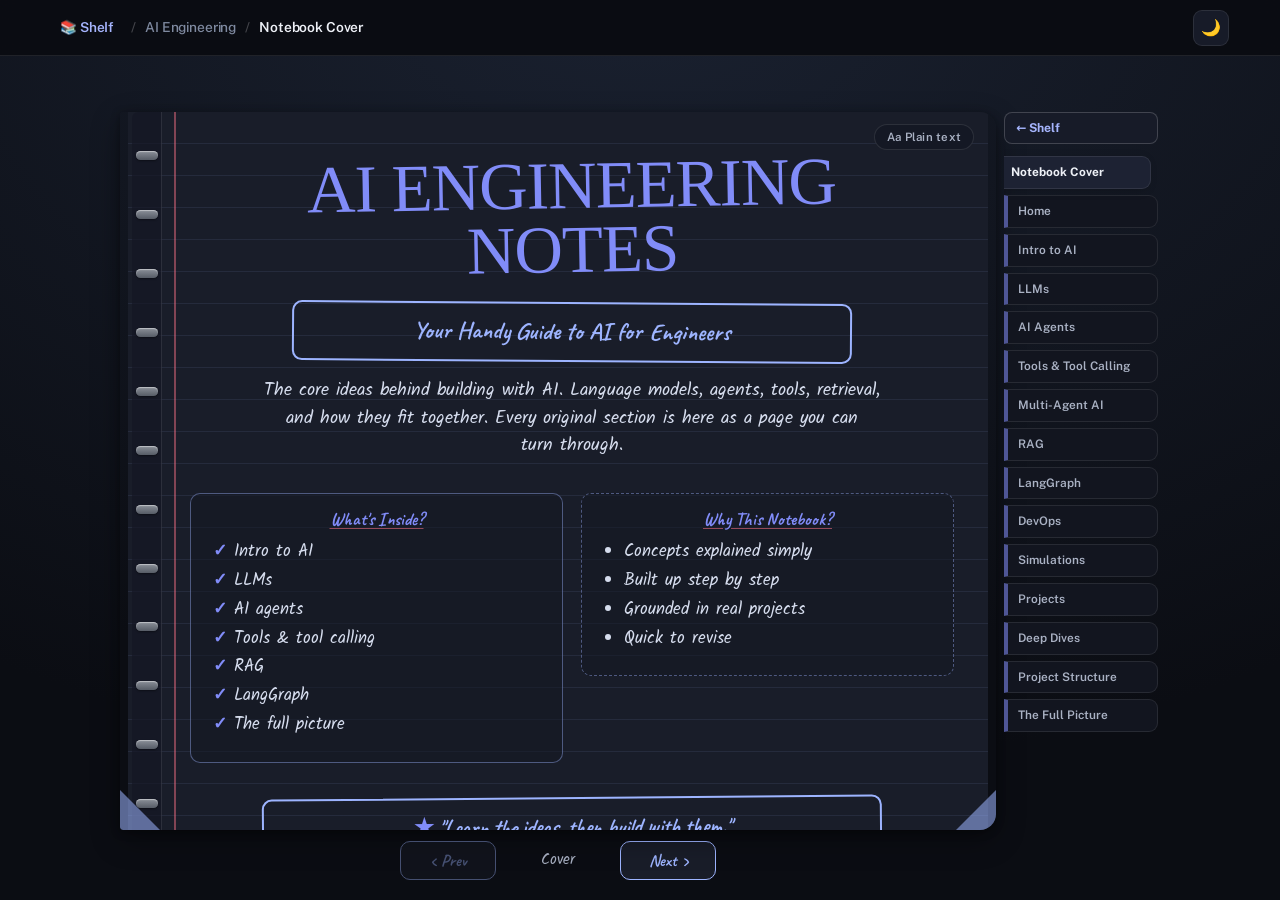
==== commit 34cebff8: "feat(notebook): fit the open book to the viewport + tighter book-like width ADDENDUM 9, same branch/" ====
--- a/ai.html
+++ b/ai.html
@@ -8,7 +8,7 @@
   <link rel="preconnect" href="https://fonts.googleapis.com" />
   <link rel="preconnect" href="https://fonts.gstatic.com" crossorigin />
   <link href="https://fonts.googleapis.com/css2?family=Sora:wght@600;700;800&family=Public+Sans:wght@400;500;600;700&family=JetBrains+Mono:wght@400;500;600&family=Permanent+Marker&family=Caveat:wght@600;700&family=Kalam:wght@300;400;700&display=swap" rel="stylesheet" />
-  <link rel="stylesheet" href="styles.css?v=25" />
+  <link rel="stylesheet" href="styles.css?v=26" />
 </head>
 <body>
 <main class="main" id="mainContent">
@@ -3302,14 +3302,6 @@
   </section>
 
 </main>
-
-<footer class="footer">
-  <div class="footer-inner">
-    <span>🧠 AI Learning Mentor for DevOps Engineers</span>
-    <span>Built with HTML · CSS · Vanilla JS - runs fully offline</span>
-  </div>
-</footer>
-
-<script src="script.js?v=25"></script>
+<script src="script.js?v=26"></script>
 </body>
 </html>
--- a/styles.css
+++ b/styles.css
@@ -6389,7 +6389,7 @@
    text-only pages get a narrow readable page, pages with diagrams/tables/
    grids get a wide page whose two-column content sits side by side. */
 .nb-book-section { max-width: none; padding-left: clamp(16px,3vw,40px); padding-right: clamp(16px,3vw,40px); }
-.nb-book { position: relative; max-width: 1180px; margin: 0 auto; padding-right: 168px; }
+.nb-book { position: relative; max-width: 1040px; margin: 0 auto; padding-right: 164px; }
 .nb-book.nb-ready .nb-stage { background: var(--nb-desk); }
 .nb-book.nb-ready .nb-sheet { max-width: 860px; margin: 0 auto; }
 .nb-book.nb-ready .nb-leaf.nb-w-text .nb-sheet { max-width: 680px; }
@@ -6495,3 +6495,28 @@
   .shelf-book .sb-title { font-size: clamp(0.62rem, 1.15vh, 0.8rem); line-height: 1.14; }
   .shelf-book .sb-meta  { font-size: clamp(0.54rem, 0.9vh, 0.66rem); }
 }
+
+/* ═══════════════════════════════════════════════════
+   ADDENDUM 9 — open notebook fits the viewport
+   On a normal desktop window the notebook frame + the Prev/Cover/Next
+   footer + the bookmark rail are all visible at once with no document
+   scroll. The stage flex-fills the height between the top bar and the
+   footer; a long page scrolls INSIDE its leaf (.nb-leaf overflow-y:auto),
+   so the footer never gets pushed off. Below these breakpoints the page
+   scrolls normally (graceful fallback) - content is never clipped.
+═══════════════════════════════════════════════════ */
+@media (min-width: 861px) and (min-height: 680px) {
+  /* Section stays a block so the book keeps centering via margin:0 auto
+     (auto margins on a flex item would collapse it to content width). */
+  .nb-book-section {
+    height: calc(100dvh - 58px);
+    overflow: hidden;
+    padding-top: clamp(12px, 2vh, 26px);
+    padding-bottom: clamp(12px, 2vh, 26px);
+  }
+  .nb-book { height: 100%; display: flex; flex-direction: column; }
+  .nb-book.nb-ready .nb-stage { flex: 1 1 auto; min-height: 0; height: auto; }
+  .nb-book.nb-ready .nb-book-controls { flex: 0 0 auto; margin: clamp(8px, 1.2vh, 16px) auto 0; }
+  /* rail fills the full book height in the right gutter */
+  .nb-book.nb-ready .nb-bookmarks { top: 0; bottom: 0; max-height: none; height: auto; }
+}
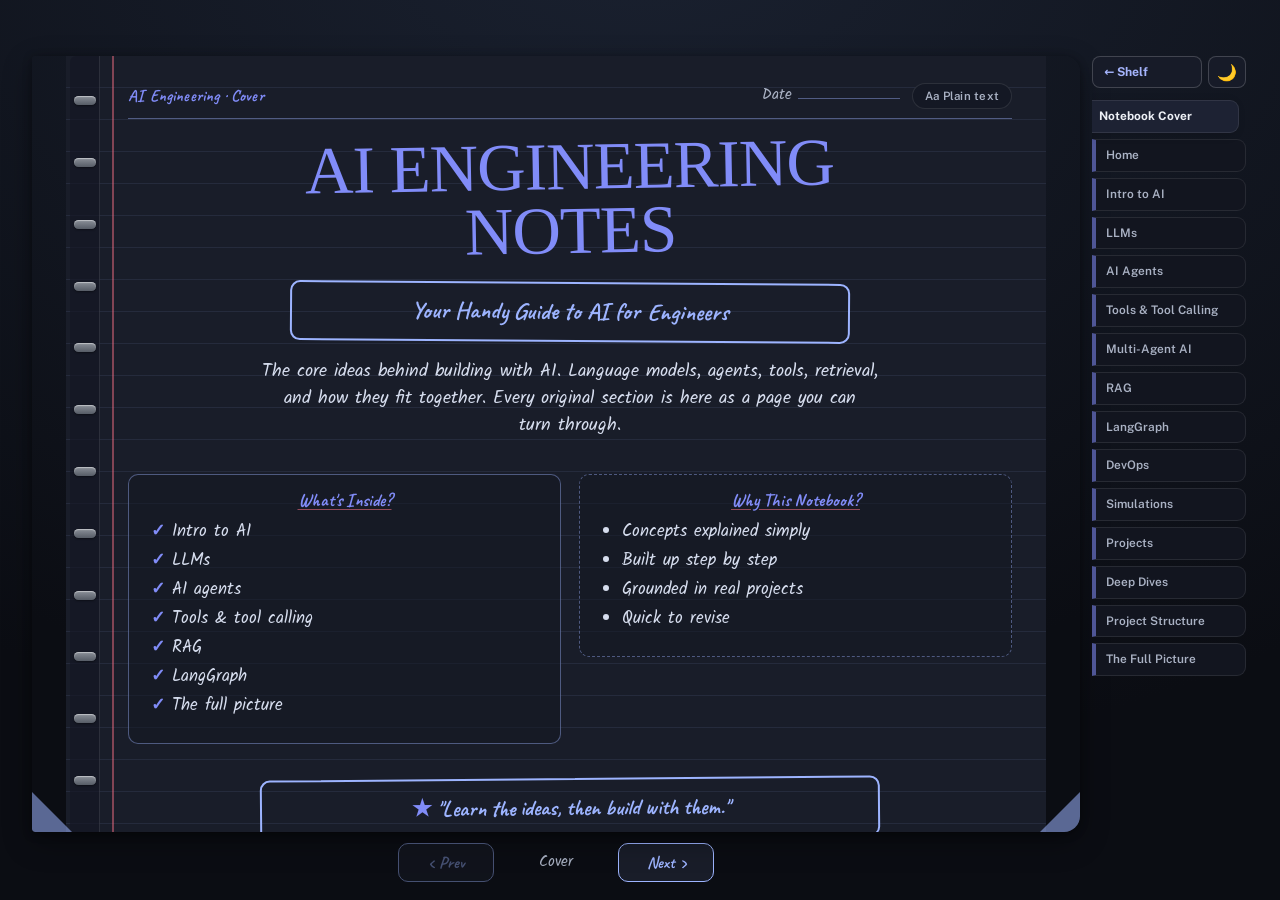
==== commit 9bf3a0b2: "feat(notebook): remove topbar on book pages, add header/date band, widen the book ADDENDUM 10, same " ====
--- a/ai.html
+++ b/ai.html
@@ -8,23 +8,10 @@
   <link rel="preconnect" href="https://fonts.googleapis.com" />
   <link rel="preconnect" href="https://fonts.gstatic.com" crossorigin />
   <link href="https://fonts.googleapis.com/css2?family=Sora:wght@600;700;800&family=Public+Sans:wght@400;500;600;700&family=JetBrains+Mono:wght@400;500;600&family=Permanent+Marker&family=Caveat:wght@600;700&family=Kalam:wght@300;400;700&display=swap" rel="stylesheet" />
-  <link rel="stylesheet" href="styles.css?v=26" />
+  <link rel="stylesheet" href="styles.css?v=27" />
 </head>
 <body>
-<main class="main" id="mainContent">
-    <div class="topbar" id="topbar">
-      <nav class="topbar-crumb" aria-label="Breadcrumb">
-        <a class="tb-home" href="index.html" aria-label="Back to the shelf">📚 Shelf</a>
-        <span class="tb-sep">/</span>
-        <span class="tb-group" id="tbGroup">AI Engineering</span>
-        <span class="tb-sep">/</span>
-        <span class="tb-section" id="tbSection">Cover</span>
-      </nav>
-      <button class="theme-toggle" id="themeToggle" title="Toggle dark/light mode" aria-label="Toggle dark/light mode">
-        <span id="themeIcon">🌙</span>
-      </button>
-    </div>
-
+<main class="main nb-topic-main" id="mainContent">
 <section id="nb-ai-cover" data-topic="AI Engineering" class="section nb-section nb-book-section nb-book--ai" aria-roledescription="notebook" aria-label="AI ENGINEERING NOTES notebook">
    <div class="nb-book" data-open="false">
     <div class="nb-stage" tabindex="-1">
@@ -3302,6 +3289,6 @@
   </section>
 
 </main>
-<script src="script.js?v=26"></script>
+<script src="script.js?v=27"></script>
 </body>
 </html>
--- a/styles.css
+++ b/styles.css
@@ -6388,12 +6388,14 @@
    there is never a big empty ruled area. JS tags each leaf by content:
    text-only pages get a narrow readable page, pages with diagrams/tables/
    grids get a wide page whose two-column content sits side by side. */
-.nb-book-section { max-width: none; padding-left: clamp(16px,3vw,40px); padding-right: clamp(16px,3vw,40px); }
-.nb-book { position: relative; max-width: 1040px; margin: 0 auto; padding-right: 164px; }
+.nb-book-section { max-width: none; padding-left: clamp(10px,1.5vw,26px); padding-right: clamp(10px,1.5vw,26px); }
+.nb-book { position: relative; max-width: min(1400px, 95vw); margin: 0 auto; padding-right: 168px; }
 .nb-book.nb-ready .nb-stage { background: var(--nb-desk); }
-.nb-book.nb-ready .nb-sheet { max-width: 860px; margin: 0 auto; }
-.nb-book.nb-ready .nb-leaf.nb-w-text .nb-sheet { max-width: 680px; }
-.nb-book.nb-ready .nb-leaf.nb-w-wide .nb-sheet { max-width: 1000px; }
+/* Sheet width tiers: fill more of the book so the writing area is not
+   half-empty. Text-only pages stay narrower for a readable line length. */
+.nb-book.nb-ready .nb-sheet { max-width: 980px; margin: 0 auto; }
+.nb-book.nb-ready .nb-leaf.nb-w-text .nb-sheet { max-width: 760px; }
+.nb-book.nb-ready .nb-leaf.nb-w-wide .nb-sheet { max-width: 1240px; }
 
 /* (4) Bookmark ribbon rail — one tab per sub-topic, plus back-to-shelf.
    Desktop: a vertical rail in the right gutter, tabs protruding toward the
@@ -6509,10 +6511,10 @@
   /* Section stays a block so the book keeps centering via margin:0 auto
      (auto margins on a flex item would collapse it to content width). */
   .nb-book-section {
-    height: calc(100dvh - 58px);
+    height: 100dvh;                 /* topic pages have no top bar now */
     overflow: hidden;
-    padding-top: clamp(12px, 2vh, 26px);
-    padding-bottom: clamp(12px, 2vh, 26px);
+    padding-top: clamp(12px, 2vh, 24px);
+    padding-bottom: clamp(12px, 2vh, 24px);
   }
   .nb-book { height: 100%; display: flex; flex-direction: column; }
   .nb-book.nb-ready .nb-stage { flex: 1 1 auto; min-height: 0; height: auto; }
@@ -6520,3 +6522,46 @@
   /* rail fills the full book height in the right gutter */
   .nb-book.nb-ready .nb-bookmarks { top: 0; bottom: 0; max-height: none; height: auto; }
 }
+
+/* ═══════════════════════════════════════════════════
+   ADDENDUM 10 — notebook header/date band + rail theme toggle
+═══════════════════════════════════════════════════ */
+
+/* Header band at the top of every leaf: running head (topic · page) on the
+   left, a handwritten "Date ____" line + the plain-text toggle on the right,
+   under a ruled hairline - the authentic notebook header. */
+.nb-headband {
+  display: flex; align-items: center; justify-content: space-between;
+  gap: 10px; flex-wrap: wrap;
+  border-bottom: 1.5px solid var(--nb-box);
+  padding-bottom: 8px; margin-bottom: 16px;
+}
+.nb-hb-run {
+  font-family: var(--nb-head); font-weight: 700; color: var(--nb-marker);
+  font-size: 1.05rem; letter-spacing: 0.01em;
+}
+.nb-hb-right { display: inline-flex; align-items: center; gap: 12px; }
+.nb-hb-date {
+  font-family: var(--nb-hand); color: var(--nb-ink2); font-size: 0.95rem;
+  display: inline-flex; align-items: baseline; gap: 6px; white-space: nowrap;
+}
+.nb-hb-line { display: inline-block; width: clamp(70px, 8vw, 120px); border-bottom: 1.5px solid var(--nb-box); }
+/* the plain-text toggle now sits inside the band (was an absolute corner) */
+.nb-plain-toggle.nb-hb-plain { position: static; top: auto; right: auto; }
+
+/* Rail header: back-to-shelf + a compact theme toggle side by side */
+.nb-rail-head { display: flex; align-items: stretch; gap: 6px; margin-bottom: 6px; }
+.nb-rail-head .nb-to-shelf { flex: 1 1 auto; margin-bottom: 0; }
+.nb-rail-theme {
+  flex: 0 0 auto; display: inline-flex; align-items: center; justify-content: center;
+  width: 38px; font-size: 1rem; cursor: pointer;
+  background: var(--surface-2); border: 1px solid var(--border-h);
+  border-radius: 8px; color: var(--txt); transition: var(--trans-fast);
+}
+.nb-rail-theme:hover { border-color: var(--accent); }
+.nb-rail-theme:focus-visible { outline: 2px solid var(--accent); outline-offset: 2px; }
+@media (max-width: 860px) {
+  /* rail is a horizontal strip on mobile: keep the head inline, not full-width */
+  .nb-rail-head { flex: 0 0 auto; margin-bottom: 0; }
+  .nb-rail-head .nb-to-shelf { flex: 0 0 auto; }
+}
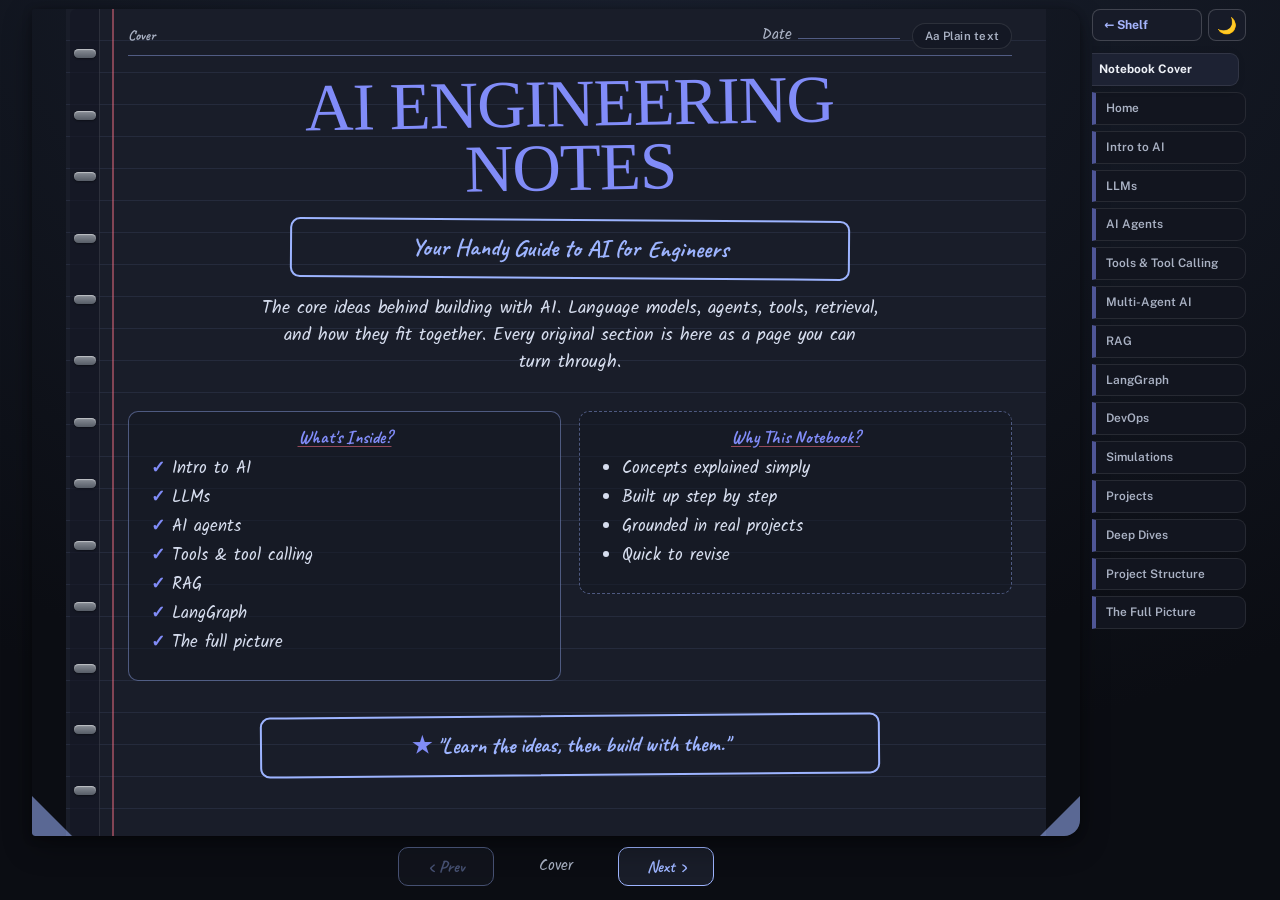
==== commit 91a38f31: "feat(notebook): consolidate the page header into one line, reclaim top space ADDENDUM 11, same branc" ====
--- a/ai.html
+++ b/ai.html
@@ -8,7 +8,7 @@
   <link rel="preconnect" href="https://fonts.googleapis.com" />
   <link rel="preconnect" href="https://fonts.gstatic.com" crossorigin />
   <link href="https://fonts.googleapis.com/css2?family=Sora:wght@600;700;800&family=Public+Sans:wght@400;500;600;700&family=JetBrains+Mono:wght@400;500;600&family=Permanent+Marker&family=Caveat:wght@600;700&family=Kalam:wght@300;400;700&display=swap" rel="stylesheet" />
-  <link rel="stylesheet" href="styles.css?v=27" />
+  <link rel="stylesheet" href="styles.css?v=30" />
 </head>
 <body>
 <main class="main nb-topic-main" id="mainContent">
@@ -3289,6 +3289,6 @@
   </section>
 
 </main>
-<script src="script.js?v=27"></script>
+<script src="script.js?v=30"></script>
 </body>
 </html>
--- a/styles.css
+++ b/styles.css
@@ -6513,8 +6513,8 @@
   .nb-book-section {
     height: 100dvh;                 /* topic pages have no top bar now */
     overflow: hidden;
-    padding-top: clamp(12px, 2vh, 24px);
-    padding-bottom: clamp(12px, 2vh, 24px);
+    padding-top: clamp(6px, 1vh, 12px);       /* trim the desk strip up top */
+    padding-bottom: clamp(10px, 1.6vh, 20px);
   }
   .nb-book { height: 100%; display: flex; flex-direction: column; }
   .nb-book.nb-ready .nb-stage { flex: 1 1 auto; min-height: 0; height: auto; }
@@ -6530,15 +6530,26 @@
 /* Header band at the top of every leaf: running head (topic · page) on the
    left, a handwritten "Date ____" line + the plain-text toggle on the right,
    under a ruled hairline - the authentic notebook header. */
+/* Trim the wasted top space: the header band starts right at the top of the
+   paper (small padding) and hugs the content below it. */
+.nb-book.nb-ready .nb-sheet { padding-top: clamp(10px, 1.5vh, 16px); }
 .nb-headband {
   display: flex; align-items: center; justify-content: space-between;
   gap: 10px; flex-wrap: wrap;
   border-bottom: 1.5px solid var(--nb-box);
-  padding-bottom: 8px; margin-bottom: 16px;
-}
-.nb-hb-run {
-  font-family: var(--nb-head); font-weight: 700; color: var(--nb-marker);
-  font-size: 1.05rem; letter-spacing: 0.01em;
+  padding-bottom: 6px; margin-bottom: clamp(8px, 1.2vh, 12px);
+}
+/* the section content heading sits close under the band */
+.nb-sheet.nb-ported .sec-header { margin-top: 2px; }
+.nb-hb-run { display: inline-flex; align-items: baseline; gap: 10px; flex-wrap: wrap; min-width: 0; }
+.nb-hb-title {
+  font-family: var(--nb-title); color: var(--nb-marker);
+  font-size: clamp(1.05rem, 2.3vh, 1.5rem); letter-spacing: 0.5px;
+  text-transform: uppercase; line-height: 1;
+}
+.nb-hb-page {
+  font-family: var(--nb-head); font-weight: 700; color: var(--nb-ink2);
+  font-size: 0.92rem; white-space: nowrap;
 }
 .nb-hb-right { display: inline-flex; align-items: center; gap: 12px; }
 .nb-hb-date {
@@ -6565,3 +6576,8 @@
   .nb-rail-head { flex: 0 0 auto; margin-bottom: 0; }
   .nb-rail-head .nb-to-shelf { flex: 0 0 auto; }
 }
+
+/* ADDENDUM 11 — kill the legacy 56px first-of-type top padding on book pages
+   (it was reserving space for a sticky topbar that no longer exists), so the
+   book starts near the top of the viewport with only a small desk strip. */
+.main > .nb-book-section.nb-section { padding-top: clamp(6px, 1vh, 12px); }
